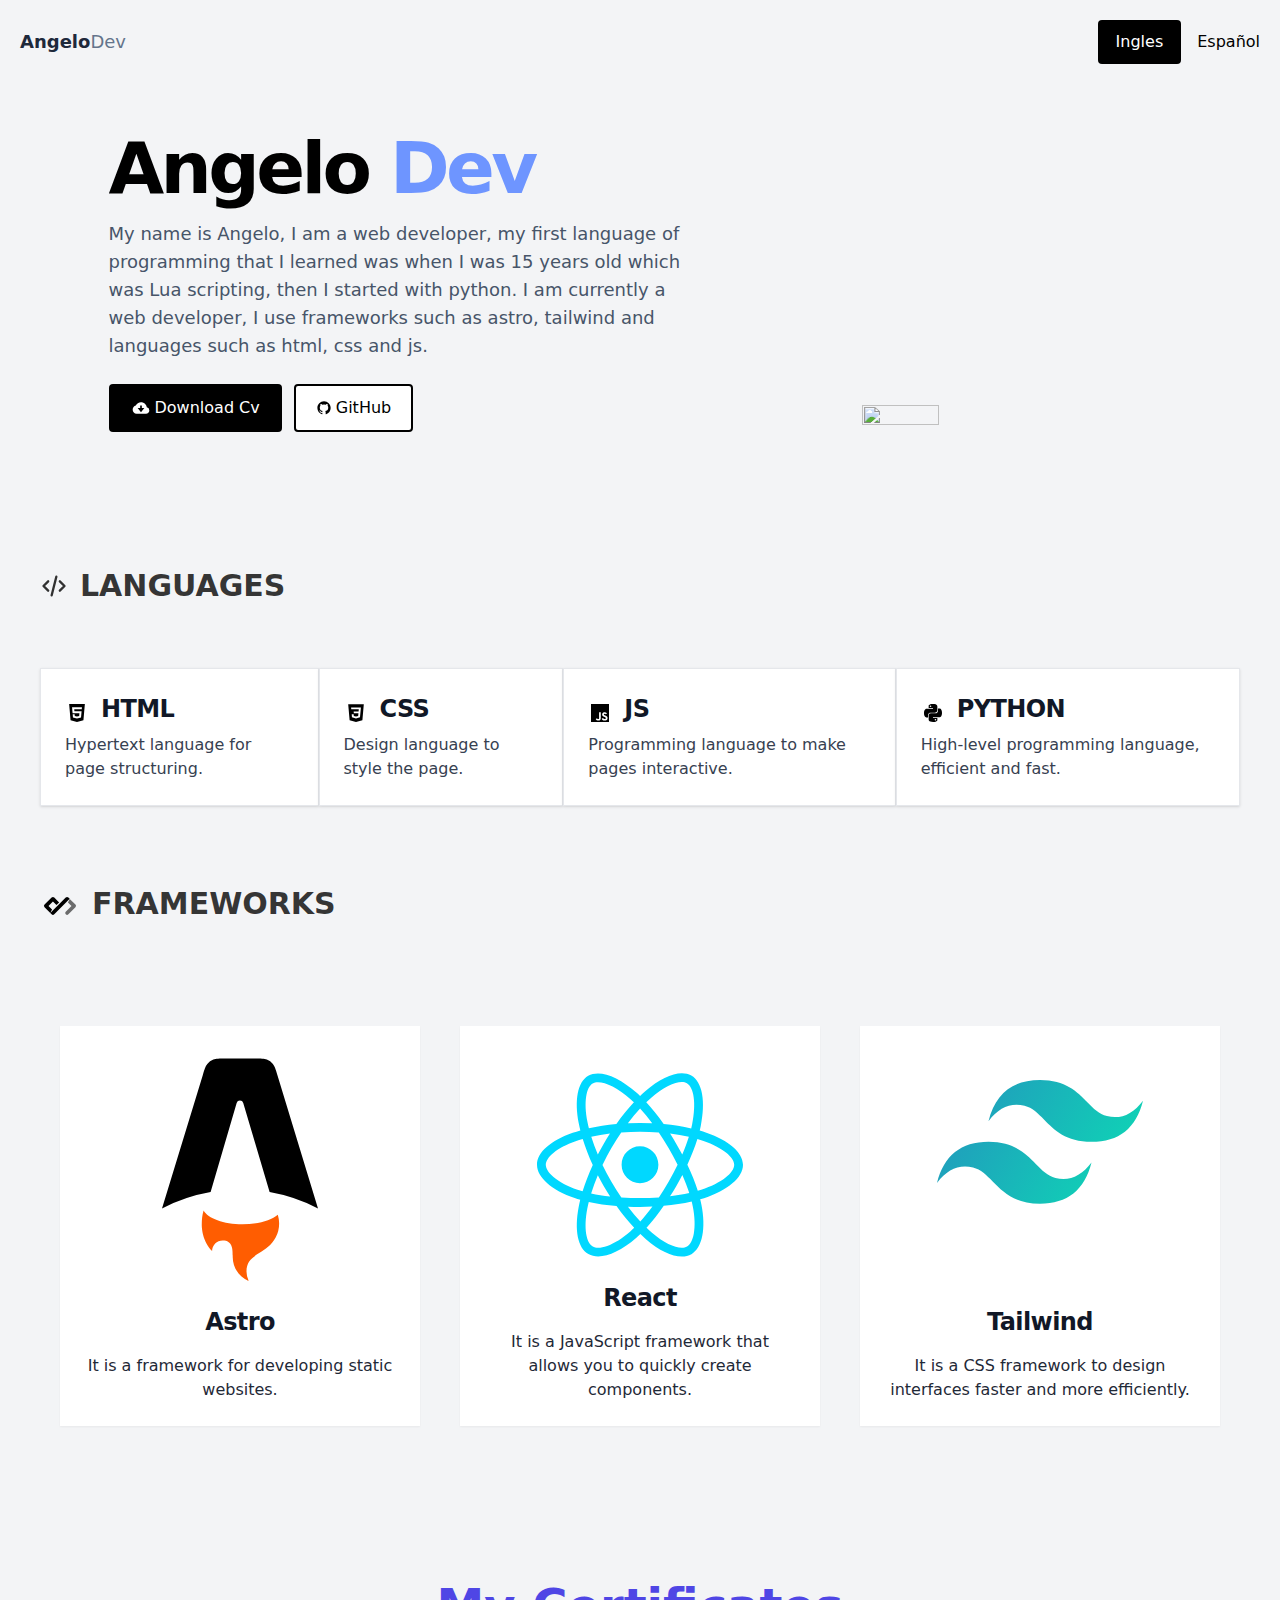
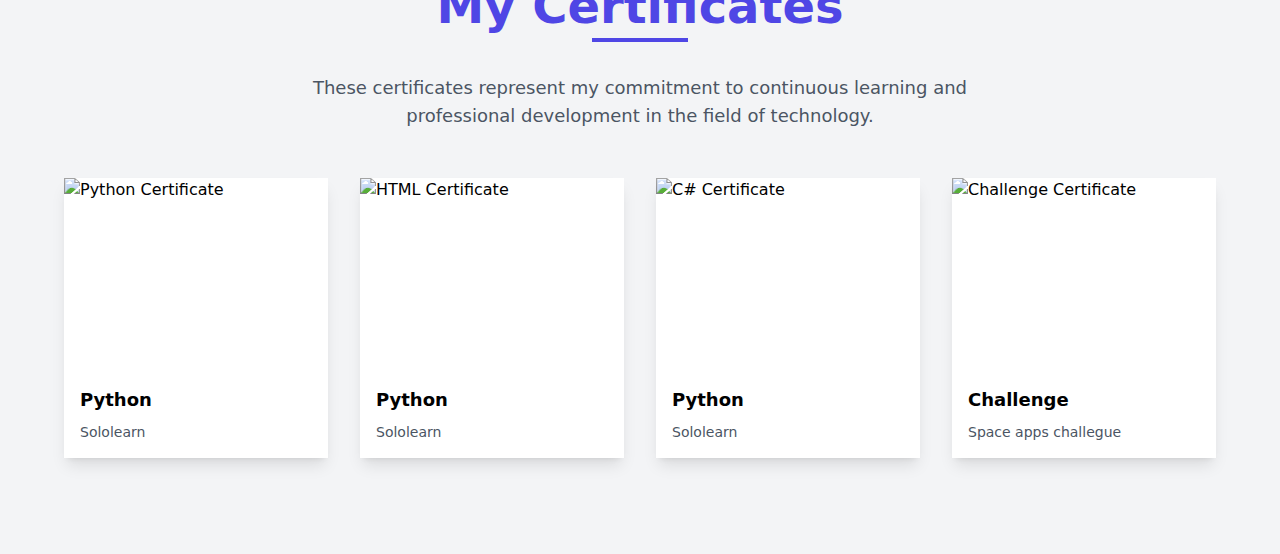
==== en/index.html @ f90bf3e6 "h2 fix" ====
<!DOCTYPE html><html lang="en"> <head><meta charset="UTF-8"><meta name="description" content="Portafolio Angelo dev"><meta name="viewport" content="width=device-width"><link rel="icon" type="image/svg+xml" href="/favicon.svg"><meta name="generator" content="Astro v4.16.13"><title>zzz_angelo</title><link rel="stylesheet" href="/_astro/en.Bol3x7a7.css">
<style>h1[data-astro-cid-lg5yzesf] strong[data-astro-cid-lg5yzesf]{color:#6e95ff}
</style><script type="module" src="/_astro/hoisted.DjeMcCl_.js"></script></head> <body>  <div class="max-w-screen-xl mx-auto px-5"> <header class="flex flex-col lg:flex-row justify-between items-center my-5"> <div class="flex w-full lg:w-auto items-center justify-between"> <a href="/" class="text-lg"> <span class="font-bold text-slate-800">Angelo</span><span class="text-slate-500">Dev</span> </a> <div class="block lg:hidden"> <button id="menu-toggle" aria-label="Toggle Menu"> <svg fill="currentColor" class="w-4 h-4 text-gray-800" width="24" height="24" viewBox="0 0 24 24" xmlns="https://www.w3.org/2000/svg"> <title>Toggle Menu</title> <path class="close-icon hidden" fill-rule="evenodd" clip-rule="evenodd" d="M18.278 16.864a1 1 0 01-1.414 1.414l-4.829-4.828-4.828 4.828a1 1 0 01-1.414-1.414l4.828-4.829-4.828-4.828a1 1 0 011.414-1.414l4.829 4.828 4.828-4.828a1 1 0 111.414 1.414l-4.828 4.829 4.828 4.828z"></path> <path class="open-icon" fill-rule="evenodd" d="M4 5h16a1 1 0 010 2H4a1 1 0 110-2zm0 6h16a1 1 0 010 2H4a1 1 0 010-2zm0 6h16a1 1 0 010 2H4a1 1 0 010-2z"></path> </svg> </button> </div> </div> <div> <div class="hidden lg:flex items-center gap-4"> <a class="rounded text-center transition focus-visible:ring-2 ring-offset-2 ring-gray-200 px-4 py-2 bg-black text-white hover:bg-gray-800 border-2 border-transparent" href="/en">Ingles</a> <a href="/" class="">Español </a> </div> </div> </header> <!-- Menú lateral para móvil --> <div id="sidebar" class="fixed inset-y-0 left-0 w-64 bg-white shadow-lg transform -translate-x-full transition-transform duration-300 ease-in-out lg:hidden"> <div class="flex flex-col items-center p-4 mt-4 space-y-2"> <a href="/en" class="max-w-52 block w-full text-center py-2 bg-black text-white hover:bg-gray-800 rounded">English
</a> <a href="/" class="max-w-52 block w-full text-center py-2 bg-gray-100 hover:bg-gray-200 rounded">Spanish
</a> </div> </div> </div>  <div class="max-w-screen-xl mx-auto px-5" data-astro-cid-lg5yzesf> <main class="flex flex-wrap justify-around lg:grid-cols-2 place-items-end pt-16 pb-8 md:pt-12 md:pb-24" data-astro-cid-lg5yzesf> <div data-astro-cid-lg5yzesf> <h1 class="text-5xl lg:text-6xl xl:text-7xl font-bold lg:tracking-tight xl:tracking-tighter" data-astro-cid-lg5yzesf>
Angelo <strong data-astro-cid-lg5yzesf>Dev</strong> </h1> <p class="text-lg mt-4 text-slate-600 max-w-xl" data-astro-cid-lg5yzesf>
My name is Angelo, I am a web developer, my first language of
                programming that I learned was when I was 15 years old which was
                Lua scripting, then I started with python. I am currently a web
                developer, I use frameworks such as astro, tailwind and
                languages ​​such as html, css and js.
</p> <div class="mt-6 flex flex-col sm:flex-row gap-3" data-astro-cid-lg5yzesf> <a href="#" target="_blank" rel="noopener" class="rounded text-center transition focus-visible:ring-2 ring-offset-2 ring-gray-200 px-5 py-2.5 bg-black text-white hover:bg-gray-800 border-2 border-transparent flex gap-1 items-center justify-center" data-astro-cid-lg5yzesf> <svg width="1em" height="1em" viewBox="0 0 24 24" class="text-white w-5 h-5" data-icon="bx:bxs-cloud-download" data-astro-cid-lg5yzesf> <symbol id="ai:bx:bxs-cloud-download" data-astro-cid-lg5yzesf><path d="M18.944 11.112C18.507 7.67 15.56 5 12 5C9.244 5 6.85 6.61 5.757 9.149C3.609 9.792 2 11.82 2 14c0 2.657 2.089 4.815 4.708 4.971V19H17.99v-.003L18 19c2.206 0 4-1.794 4-4a4.008 4.008 0 0 0-3.056-3.888zM8 12h3V9h2v3h3l-4 5l-4-5z" fill="currentColor" data-astro-cid-lg5yzesf></path></symbol><use xlink:href="#ai:bx:bxs-cloud-download" data-astro-cid-lg5yzesf></use> </svg>
Download Cv
</a> <a href="https://github.com/zzzangelo-Y" rel="noopener" target="_blank" class="rounded text-center transition focus-visible:ring-2 ring-offset-2 ring-gray-200 px-5 py-2.5 bg-white border-2 border-black hover:bg-gray-100 text-black flex gap-1 items-center justify-center" data-astro-cid-lg5yzesf> <svg width="1em" height="1em" viewBox="0 0 24 24" class="text-black w-4 h-4" data-icon="bx:bxl-github" data-astro-cid-lg5yzesf> <symbol id="ai:bx:bxl-github" data-astro-cid-lg5yzesf><path fill-rule="evenodd" clip-rule="evenodd" d="M12.026 2c-5.509 0-9.974 4.465-9.974 9.974c0 4.406 2.857 8.145 6.821 9.465c.499.09.679-.217.679-.481c0-.237-.008-.865-.011-1.696c-2.775.602-3.361-1.338-3.361-1.338c-.452-1.152-1.107-1.459-1.107-1.459c-.905-.619.069-.605.069-.605c1.002.07 1.527 1.028 1.527 1.028c.89 1.524 2.336 1.084 2.902.829c.091-.645.351-1.085.635-1.334c-2.214-.251-4.542-1.107-4.542-4.93c0-1.087.389-1.979 1.024-2.675c-.101-.253-.446-1.268.099-2.64c0 0 .837-.269 2.742 1.021a9.582 9.582 0 0 1 2.496-.336a9.554 9.554 0 0 1 2.496.336c1.906-1.291 2.742-1.021 2.742-1.021c.545 1.372.203 2.387.099 2.64c.64.696 1.024 1.587 1.024 2.675c0 3.833-2.33 4.675-4.552 4.922c.355.308.675.916.675 1.846c0 1.334-.012 2.41-.012 2.737c0 .267.178.577.687.479C19.146 20.115 22 16.379 22 11.974C22 6.465 17.535 2 12.026 2z" fill="currentColor" data-astro-cid-lg5yzesf></path></symbol><use xlink:href="#ai:bx:bxl-github" data-astro-cid-lg5yzesf></use> </svg>
GitHub
</a> </div> </div> <img class=" w-1/4 h-1/4 max-sm:w-auto max-md:w-auto" src="https://zzzangelo-y.github.io/imagenes/programador.png" alt=""> </main> </div> <div class="flex flex-col max-sm:text-center"> <h2 class="flex m-10 max-sm:m-8 items-center mb-6 text-3xl font-semibold gap-x-3 text-black/80 dark:text-white undefined"> <svg class="size-7" xmlns="http://www.w3.org/2000/svg" width="24" height="24" viewBox="0 0 24 24" stroke-width="2" stroke="currentColor" fill="none" stroke-linecap="round" stroke-linejoin="round"><path stroke="none" d="M0 0h24v24H0z" fill="none"></path><path d="M7 8l-4 4l4 4"></path><path d="M17 8l4 4l-4 4"></path><path d="M14 4l-4 16"></path></svg>
LANGUAGES
</h2><div class="flex m-10 max-sm:flex-col"> <div class="block max-w-md p-6 bg-white border border-gray-200 rounded-lg shadow hover:bg-gray-100 dark:bg-gray-800 dark:border-gray-700 dark:hover:bg-gray-700"> <div class="flex items-center gap-3 max-sm:justify-center"> <svg xmlns="http://www.w3.org/2000/svg" width="24" height="24" viewBox="0 0 24 24" style="fill: rgba(0, 0, 0, 1);transform: ;msFilter:;"><path d="M4.136 3.012h15.729l-1.431 16.15-6.451 1.826-6.414-1.826-1.433-16.15zm5.266 7.302-.173-2.035 7.533.002.173-1.963-9.87-.002.522 5.998h6.835l-.243 2.566-2.179.602-2.214-.605-.141-1.58H7.691l.247 3.123L12 17.506l4.028-1.08.558-6.111H9.402v-.001z"></path></svg> <h5 class="mb-2 text-2xl font-bold tracking-tight text-gray-900 dark:text-white">
HTML
</h5> </div> <p class="font-normal text-gray-700 dark:text-gray-400">
Hypertext language for page structuring.
</p> </div> <div class="block max-w-sm p-6 bg-white border border-gray-200 rounded-lg shadow hover:bg-gray-100 dark:bg-gray-800 dark:border-gray-700 dark:hover:bg-gray-700"> <div class="flex items-center gap-3 max-sm:justify-center"> <svg xmlns="http://www.w3.org/2000/svg" width="24" height="24" viewBox="0 0 24 24" style="fill: rgba(0, 0, 0, 1);transform: ;msFilter:;"><path d="M4.192 3.143h15.615l-1.42 16.034-6.404 1.812-6.369-1.813L4.192 3.143zM16.9 6.424l-9.8-.002.158 1.949 7.529.002-.189 2.02H9.66l.179 1.913h4.597l-.272 2.62-2.164.598-2.197-.603-.141-1.569h-1.94l.216 2.867L12 17.484l3.995-1.137.905-9.923z"></path></svg> <h5 class="mb-2 text-2xl font-bold tracking-tight text-gray-900 dark:text-white">
CSS
</h5> </div> <p class="font-normal text-gray-700 dark:text-gray-400">
Design language to style the page.
</p> </div> <div class="block max-w-sm p-6 bg-white border border-gray-200 rounded-lg shadow hover:bg-gray-100 dark:bg-gray-800 dark:border-gray-700 dark:hover:bg-gray-700"> <div class="flex items-center gap-3 max-sm:justify-center"> <svg xmlns="http://www.w3.org/2000/svg" width="24" height="24" viewBox="0 0 24 24" style="fill: rgba(0, 0, 0, 1);transform: ;msFilter:;"><path d="M3 3h18v18H3V3zm16.525 13.707c-.131-.821-.666-1.511-2.252-2.155-.552-.259-1.165-.438-1.349-.854-.068-.248-.078-.382-.034-.529.113-.484.687-.629 1.137-.495.293.09.563.315.732.676.775-.507.775-.507 1.316-.844-.203-.314-.304-.451-.439-.586-.473-.528-1.103-.798-2.126-.775l-.528.067c-.507.124-.991.395-1.283.754-.855.968-.608 2.655.427 3.354 1.023.765 2.521.933 2.712 1.653.18.878-.652 1.159-1.475 1.058-.607-.136-.945-.439-1.316-1.002l-1.372.788c.157.359.337.517.607.832 1.305 1.316 4.568 1.249 5.153-.754.021-.067.18-.528.056-1.237l.034.049zm-6.737-5.434h-1.686c0 1.453-.007 2.898-.007 4.354 0 .924.047 1.772-.104 2.033-.247.517-.886.451-1.175.359-.297-.146-.448-.349-.623-.641-.047-.078-.082-.146-.095-.146l-1.368.844c.229.473.563.879.994 1.137.641.383 1.502.507 2.404.305.588-.17 1.095-.519 1.358-1.059.384-.697.302-1.553.299-2.509.008-1.541 0-3.083 0-4.635l.003-.042z"></path></svg> <h5 class="mb-2 text-2xl font-bold tracking-tight text-gray-900 dark:text-white">
JS
</h5> </div> <p class="font-normal text-gray-700 dark:text-gray-400">
Programming language to make pages interactive.
</p> </div> <div class="block max-w-sm p-6 bg-white border border-gray-200 rounded-lg shadow hover:bg-gray-100 dark:bg-gray-800 dark:border-gray-700 dark:hover:bg-gray-700"> <div class="flex items-center gap-3 max-sm:justify-center"> <svg xmlns="http://www.w3.org/2000/svg" width="24" height="24" viewBox="0 0 24 24" style="fill: rgba(0, 0, 0, 1);transform: ;msFilter:;"><path d="M9.585 11.692h4.328s2.432.039 2.432-2.35V5.391S16.714 3 11.936 3C7.362 3 7.647 4.983 7.647 4.983l.006 2.055h4.363v.617H5.92s-2.927-.332-2.927 4.282 2.555 4.45 2.555 4.45h1.524v-2.141s-.083-2.554 2.513-2.554zm-.056-5.74a.784.784 0 1 1 0-1.57.784.784 0 1 1 0 1.57z"></path><path d="M18.452 7.532h-1.524v2.141s.083 2.554-2.513 2.554h-4.328s-2.432-.04-2.432 2.35v3.951s-.369 2.391 4.409 2.391c4.573 0 4.288-1.983 4.288-1.983l-.006-2.054h-4.363v-.617h6.097s2.927.332 2.927-4.282-2.555-4.451-2.555-4.451zm-3.981 10.436a.784.784 0 1 1 0 1.57.784.784 0 1 1 0-1.57z"></path></svg> <h5 class="mb-2 text-2xl font-bold tracking-tight text-gray-900 dark:text-white">
PYTHON
</h5> </div> <p class="font-normal text-gray-700 dark:text-gray-400">
High-level programming language, efficient and fast.
</p> </div> </div></div> <h2 class="flex m-10 max-sm:m-2 text-3xl font-semibold gap-x-3 text-black/80 dark:text-white undefined"> <svg xmlns="http://www.w3.org/2000/svg" width="40" height="40" viewBox="0 0 40 40"><g fill="#000" fill-rule="evenodd"><path d="m31.48 19.944-3.533-3.533 1.765-3.531 5.74 5.74a1.873 1.873 0 0 1 0 2.648l-7.065 7.064a1.873 1.873 0 0 1-2.648-2.648l5.74-5.74Z" opacity=".56"></path><path d="M25.74 11.548a1.873 1.873 0 0 1 2.649 0l1.324 1.325-15.452 15.452a1.873 1.873 0 0 1-2.649 0l-1.324-1.324L25.74 11.548Zm-6.622 4.857-2.65 2.649-3.532-3.533-4.415 4.416 3.532 3.532-1.765 3.532-5.74-5.74a1.873 1.873 0 0 1 0-2.648l7.064-7.064a1.873 1.873 0 0 1 2.65 0l4.856 4.856Z"></path></g></svg>
FRAMEWORKS
</h2> <div class="flex p-10 max-sm:flex-col max-sm:w-full items-center"> <article class="flex flex-col items-center justify-between p-6 m-5 bg-white rounded-lg shadow-sm h-[400px] w-full"> <div class="flex items-center justify-center h-68"> <!-- Fixed height container for SVG --> <a href="/01-inicio" class="group hover:scale-110 transition duration-300"> <svg viewBox="0 0 256 366" xmlns="http://www.w3.org/2000/svg" width="156" height="240" preserveAspectRatio="xMidYMid"><path fill="#000" d="M182.022 9.147c2.982 3.702 4.502 8.697 7.543 18.687L256 246.074a276.467 276.467 0 0 0-79.426-26.891L133.318 73.008a5.63 5.63 0 0 0-10.802.017L79.784 219.11A276.453 276.453 0 0 0 0 246.04L66.76 27.783c3.051-9.972 4.577-14.959 7.559-18.654a24.541 24.541 0 0 1 9.946-7.358C88.67 0 93.885 0 104.314 0h47.683c10.443 0 15.664 0 20.074 1.774a24.545 24.545 0 0 1 9.95 7.373Z"></path><path fill="#FF5D01" d="M189.972 256.46c-10.952 9.364-32.812 15.751-57.992 15.751-30.904 0-56.807-9.621-63.68-22.56-2.458 7.415-3.009 15.903-3.009 21.324 0 0-1.619 26.623 16.898 45.14 0-9.615 7.795-17.41 17.41-17.41 16.48 0 16.46 14.378 16.446 26.043l-.001 1.041c0 17.705 10.82 32.883 26.21 39.28a35.685 35.685 0 0 1-3.588-15.647c0-16.886 9.913-23.173 21.435-30.48 9.167-5.814 19.353-12.274 26.372-25.232a47.588 47.588 0 0 0 5.742-22.735c0-5.06-.786-9.938-2.243-14.516Z"></path></svg> </a> </div> <div class="w-full text-center space-y-4"> <!-- Text content with consistent spacing --> <h2 class="text-2xl font-bold tracking-tight text-gray-900"> <a href="/01-inicio" class="hover:text-sky-500 transition duration-300"> Astro </a> </h2> <p class="text-base font-light text-gray-800 line-clamp-3"> <!-- Limit lines of text --> It is a framework for developing static websites. </p> </div> </article> <article class="flex flex-col items-center justify-between p-6 m-5 bg-white rounded-lg shadow-sm h-[400px] w-full"> <div class="flex items-center justify-center h-68"> <!-- Fixed height container for SVG --> <a href="/01-inicio" class="group hover:scale-110 transition duration-300"> <svg viewBox="0 0 256 228" width="206" height="230" xmlns="http://www.w3.org/2000/svg" preserveAspectRatio="xMidYMid"><path d="M210.483 73.824a171.49 171.49 0 0 0-8.24-2.597c.465-1.9.893-3.777 1.273-5.621 6.238-30.281 2.16-54.676-11.769-62.708-13.355-7.7-35.196.329-57.254 19.526a171.23 171.23 0 0 0-6.375 5.848 155.866 155.866 0 0 0-4.241-3.917C100.759 3.829 77.587-4.822 63.673 3.233 50.33 10.957 46.379 33.89 51.995 62.588a170.974 170.974 0 0 0 1.892 8.48c-3.28.932-6.445 1.924-9.474 2.98C17.309 83.498 0 98.307 0 113.668c0 15.865 18.582 31.778 46.812 41.427a145.52 145.52 0 0 0 6.921 2.165 167.467 167.467 0 0 0-2.01 9.138c-5.354 28.2-1.173 50.591 12.134 58.266 13.744 7.926 36.812-.22 59.273-19.855a145.567 145.567 0 0 0 5.342-4.923 168.064 168.064 0 0 0 6.92 6.314c21.758 18.722 43.246 26.282 56.54 18.586 13.731-7.949 18.194-32.003 12.4-61.268a145.016 145.016 0 0 0-1.535-6.842c1.62-.48 3.21-.974 4.76-1.488 29.348-9.723 48.443-25.443 48.443-41.52 0-15.417-17.868-30.326-45.517-39.844Zm-6.365 70.984c-1.4.463-2.836.91-4.3 1.345-3.24-10.257-7.612-21.163-12.963-32.432 5.106-11 9.31-21.767 12.459-31.957 2.619.758 5.16 1.557 7.61 2.4 23.69 8.156 38.14 20.213 38.14 29.504 0 9.896-15.606 22.743-40.946 31.14Zm-10.514 20.834c2.562 12.94 2.927 24.64 1.23 33.787-1.524 8.219-4.59 13.698-8.382 15.893-8.067 4.67-25.32-1.4-43.927-17.412a156.726 156.726 0 0 1-6.437-5.87c7.214-7.889 14.423-17.06 21.459-27.246 12.376-1.098 24.068-2.894 34.671-5.345.522 2.107.986 4.173 1.386 6.193ZM87.276 214.515c-7.882 2.783-14.16 2.863-17.955.675-8.075-4.657-11.432-22.636-6.853-46.752a156.923 156.923 0 0 1 1.869-8.499c10.486 2.32 22.093 3.988 34.498 4.994 7.084 9.967 14.501 19.128 21.976 27.15a134.668 134.668 0 0 1-4.877 4.492c-9.933 8.682-19.886 14.842-28.658 17.94ZM50.35 144.747c-12.483-4.267-22.792-9.812-29.858-15.863-6.35-5.437-9.555-10.836-9.555-15.216 0-9.322 13.897-21.212 37.076-29.293 2.813-.98 5.757-1.905 8.812-2.773 3.204 10.42 7.406 21.315 12.477 32.332-5.137 11.18-9.399 22.249-12.634 32.792a134.718 134.718 0 0 1-6.318-1.979Zm12.378-84.26c-4.811-24.587-1.616-43.134 6.425-47.789 8.564-4.958 27.502 2.111 47.463 19.835a144.318 144.318 0 0 1 3.841 3.545c-7.438 7.987-14.787 17.08-21.808 26.988-12.04 1.116-23.565 2.908-34.161 5.309a160.342 160.342 0 0 1-1.76-7.887Zm110.427 27.268a347.8 347.8 0 0 0-7.785-12.803c8.168 1.033 15.994 2.404 23.343 4.08-2.206 7.072-4.956 14.465-8.193 22.045a381.151 381.151 0 0 0-7.365-13.322Zm-45.032-43.861c5.044 5.465 10.096 11.566 15.065 18.186a322.04 322.04 0 0 0-30.257-.006c4.974-6.559 10.069-12.652 15.192-18.18ZM82.802 87.83a323.167 323.167 0 0 0-7.227 13.238c-3.184-7.553-5.909-14.98-8.134-22.152 7.304-1.634 15.093-2.97 23.209-3.984a321.524 321.524 0 0 0-7.848 12.897Zm8.081 65.352c-8.385-.936-16.291-2.203-23.593-3.793 2.26-7.3 5.045-14.885 8.298-22.6a321.187 321.187 0 0 0 7.257 13.246c2.594 4.48 5.28 8.868 8.038 13.147Zm37.542 31.03c-5.184-5.592-10.354-11.779-15.403-18.433 4.902.192 9.899.29 14.978.29 5.218 0 10.376-.117 15.453-.343-4.985 6.774-10.018 12.97-15.028 18.486Zm52.198-57.817c3.422 7.8 6.306 15.345 8.596 22.52-7.422 1.694-15.436 3.058-23.88 4.071a382.417 382.417 0 0 0 7.859-13.026 347.403 347.403 0 0 0 7.425-13.565Zm-16.898 8.101a358.557 358.557 0 0 1-12.281 19.815 329.4 329.4 0 0 1-23.444.823c-7.967 0-15.716-.248-23.178-.732a310.202 310.202 0 0 1-12.513-19.846h.001a307.41 307.41 0 0 1-10.923-20.627 310.278 310.278 0 0 1 10.89-20.637l-.001.001a307.318 307.318 0 0 1 12.413-19.761c7.613-.576 15.42-.876 23.31-.876H128c7.926 0 15.743.303 23.354.883a329.357 329.357 0 0 1 12.335 19.695 358.489 358.489 0 0 1 11.036 20.54 329.472 329.472 0 0 1-11 20.722Zm22.56-122.124c8.572 4.944 11.906 24.881 6.52 51.026-.344 1.668-.73 3.367-1.15 5.09-10.622-2.452-22.155-4.275-34.23-5.408-7.034-10.017-14.323-19.124-21.64-27.008a160.789 160.789 0 0 1 5.888-5.4c18.9-16.447 36.564-22.941 44.612-18.3ZM128 90.808c12.625 0 22.86 10.235 22.86 22.86s-10.235 22.86-22.86 22.86-22.86-10.235-22.86-22.86 10.235-22.86 22.86-22.86Z" fill="#00D8FF"></path></svg> </a> </div> <div class="w-full text-center space-y-4"> <!-- Text content with consistent spacing --> <h2 class="text-2xl font-bold tracking-tight text-gray-900"> <a href="/01-inicio" class="hover:text-sky-500 transition duration-300"> React </a> </h2> <p class="text-base font-light text-gray-800 line-clamp-3"> <!-- Limit lines of text --> It is a JavaScript framework that allows you to quickly create components. </p> </div> </article> <article class="flex flex-col items-center justify-between p-6 m-5 bg-white rounded-lg shadow-sm h-[400px] w-full"> <div class="flex items-center justify-center h-68"> <!-- Fixed height container for SVG --> <a href="/01-inicio" class="group hover:scale-110 transition duration-300"> <svg viewBox="0 0 256 154" width="206" height="184" xmlns="http://www.w3.org/2000/svg" preserveAspectRatio="xMidYMid"> <defs><linearGradient x1="-2.778%" y1="32%" x2="100%" y2="67.556%" id="gradient"> <stop stop-color="#2298BD" offset="0%"></stop> <stop stop-color="#0ED7B5" offset="100%"></stop> </linearGradient></defs> <path d="M128 0C93.867 0 72.533 17.067 64 51.2 76.8 34.133 91.733 27.733 108.8 32c9.737 2.434 16.697 9.499 24.401 17.318C145.751 62.057 160.275 76.8 192 76.8c34.133 0 55.467-17.067 64-51.2-12.8 17.067-27.733 23.467-44.8 19.2-9.737-2.434-16.697-9.499-24.401-17.318C174.249 14.743 159.725 0 128 0ZM64 76.8C29.867 76.8 8.533 93.867 0 128c12.8-17.067 27.733-23.467 44.8-19.2 9.737 2.434 16.697 9.499 24.401 17.318C81.751 138.857 96.275 153.6 128 153.6c34.133 0 55.467-17.067 64-51.2-12.8 17.067-27.733 23.467-44.8 19.2-9.737-2.434-16.697-9.499-24.401-17.318C110.249 91.543 95.725 76.8 64 76.8Z" fill="url(#gradient)"></path></svg> </a> </div> <div class="w-full text-center space-y-4"> <!-- Text content with consistent spacing --> <h2 class="text-2xl font-bold tracking-tight text-gray-900"> <a href="/01-inicio" class="hover:text-sky-500 transition duration-300"> Tailwind </a> </h2> <p class="text-base font-light text-gray-800 line-clamp-3"> <!-- Limit lines of text --> It is a CSS framework to design interfaces faster and more efficiently. </p> </div> </article> </div> <html lang="en"> <head><meta charset="UTF-8"><meta name="viewport" content="width=device-width, initial-scale=1.0"><title>My Certificates</title></head> <body class="bg-gray-100"> <section class="py-16 md:py-24" id="portfolio"> <div class="container mx-auto px-4"> <h2 class="text-center font-bold text-4xl text-indigo-600 sm:text-5xl mb-2">
My Certificates
</h2> <div class="w-24 h-1 bg-indigo-600 mx-auto mb-8"></div> <p class="text-center text-lg text-gray-600 max-w-2xl mx-auto mb-12">
These certificates represent my commitment to continuous learning and professional development in the field of technology.
</p> <div class="grid grid-cols-1 sm:grid-cols-2 lg:grid-cols-4 gap-8 max-w-6xl mx-auto"> <div class="bg-white rounded-lg shadow-lg overflow-hidden transform transition duration-300 hover:scale-105 hover:shadow-xl"> <img src="https://api2.sololearn.com/v2/certificates/CC-PS8RVV33/image/png" class="w-full h-48 object-cover" alt="Python Certificate"> <div class="p-4"> <h3 class="font-semibold text-lg mb-2">Python</h3> <p class="text-gray-600 text-sm">Sololearn</p> </div> </div> <div class="bg-white rounded-lg shadow-lg overflow-hidden transform transition duration-300 hover:scale-105 hover:shadow-xl"> <img src="https://api2.sololearn.com/v2/certificates/CC-HWNMALXX/image/png" class="w-full h-48 object-cover" alt="HTML Certificate"> <div class="p-4"> <h3 class="font-semibold text-lg mb-2">Python</h3> <p class="text-gray-600 text-sm">Sololearn</p> </div> </div> <div class="bg-white rounded-lg shadow-lg overflow-hidden transform transition duration-300 hover:scale-105 hover:shadow-xl"> <img src="https://api2.sololearn.com/v2/certificates/CC-CSPEIE5J/image/png" class="w-full h-48 object-cover" alt="C# Certificate"> <div class="p-4"> <h3 class="font-semibold text-lg mb-2">Python</h3> <p class="text-gray-600 text-sm">Sololearn</p> </div> </div> <div class="bg-white rounded-lg shadow-lg overflow-hidden transform transition duration-300 hover:scale-105 hover:shadow-xl"> <img src="https://zzzangelo-y.github.io/imagenes/desafio.jpg" class="w-full h-48 object-cover" alt="Challenge Certificate"> <div class="p-4"> <h3 class="font-semibold text-lg mb-2">Challenge</h3> <p class="text-gray-600 text-sm">Space apps challegue</p> </div> </div> </div> </div> </section> </body></html>  </body></html>
---- _astro/en.Bol3x7a7.css ----
*,:before,:after{--tw-border-spacing-x: 0;--tw-border-spacing-y: 0;--tw-translate-x: 0;--tw-translate-y: 0;--tw-rotate: 0;--tw-skew-x: 0;--tw-skew-y: 0;--tw-scale-x: 1;--tw-scale-y: 1;--tw-pan-x: ;--tw-pan-y: ;--tw-pinch-zoom: ;--tw-scroll-snap-strictness: proximity;--tw-gradient-from-position: ;--tw-gradient-via-position: ;--tw-gradient-to-position: ;--tw-ordinal: ;--tw-slashed-zero: ;--tw-numeric-figure: ;--tw-numeric-spacing: ;--tw-numeric-fraction: ;--tw-ring-inset: ;--tw-ring-offset-width: 0px;--tw-ring-offset-color: #fff;--tw-ring-color: rgb(59 130 246 / .5);--tw-ring-offset-shadow: 0 0 #0000;--tw-ring-shadow: 0 0 #0000;--tw-shadow: 0 0 #0000;--tw-shadow-colored: 0 0 #0000;--tw-blur: ;--tw-brightness: ;--tw-contrast: ;--tw-grayscale: ;--tw-hue-rotate: ;--tw-invert: ;--tw-saturate: ;--tw-sepia: ;--tw-drop-shadow: ;--tw-backdrop-blur: ;--tw-backdrop-brightness: ;--tw-backdrop-contrast: ;--tw-backdrop-grayscale: ;--tw-backdrop-hue-rotate: ;--tw-backdrop-invert: ;--tw-backdrop-opacity: ;--tw-backdrop-saturate: ;--tw-backdrop-sepia: ;--tw-contain-size: ;--tw-contain-layout: ;--tw-contain-paint: ;--tw-contain-style: }::backdrop{--tw-border-spacing-x: 0;--tw-border-spacing-y: 0;--tw-translate-x: 0;--tw-translate-y: 0;--tw-rotate: 0;--tw-skew-x: 0;--tw-skew-y: 0;--tw-scale-x: 1;--tw-scale-y: 1;--tw-pan-x: ;--tw-pan-y: ;--tw-pinch-zoom: ;--tw-scroll-snap-strictness: proximity;--tw-gradient-from-position: ;--tw-gradient-via-position: ;--tw-gradient-to-position: ;--tw-ordinal: ;--tw-slashed-zero: ;--tw-numeric-figure: ;--tw-numeric-spacing: ;--tw-numeric-fraction: ;--tw-ring-inset: ;--tw-ring-offset-width: 0px;--tw-ring-offset-color: #fff;--tw-ring-color: rgb(59 130 246 / .5);--tw-ring-offset-shadow: 0 0 #0000;--tw-ring-shadow: 0 0 #0000;--tw-shadow: 0 0 #0000;--tw-shadow-colored: 0 0 #0000;--tw-blur: ;--tw-brightness: ;--tw-contrast: ;--tw-grayscale: ;--tw-hue-rotate: ;--tw-invert: ;--tw-saturate: ;--tw-sepia: ;--tw-drop-shadow: ;--tw-backdrop-blur: ;--tw-backdrop-brightness: ;--tw-backdrop-contrast: ;--tw-backdrop-grayscale: ;--tw-backdrop-hue-rotate: ;--tw-backdrop-invert: ;--tw-backdrop-opacity: ;--tw-backdrop-saturate: ;--tw-backdrop-sepia: ;--tw-contain-size: ;--tw-contain-layout: ;--tw-contain-paint: ;--tw-contain-style: }*,:before,:after{box-sizing:border-box;border-width:0;border-style:solid;border-color:#e5e7eb}:before,:after{--tw-content: ""}html,:host{line-height:1.5;-webkit-text-size-adjust:100%;-moz-tab-size:4;-o-tab-size:4;tab-size:4;font-family:ui-sans-serif,system-ui,sans-serif,"Apple Color Emoji","Segoe UI Emoji",Segoe UI Symbol,"Noto Color Emoji";font-feature-settings:normal;font-variation-settings:normal;-webkit-tap-highlight-color:transparent}body{margin:0;line-height:inherit}hr{height:0;color:inherit;border-top-width:1px}abbr:where([title]){-webkit-text-decoration:underline dotted;text-decoration:underline dotted}h1,h2,h3,h4,h5,h6{font-size:inherit;font-weight:inherit}a{color:inherit;text-decoration:inherit}b,strong{font-weight:bolder}code,kbd,samp,pre{font-family:ui-monospace,SFMono-Regular,Menlo,Monaco,Consolas,Liberation Mono,Courier New,monospace;font-feature-settings:normal;font-variation-settings:normal;font-size:1em}small{font-size:80%}sub,sup{font-size:75%;line-height:0;position:relative;vertical-align:baseline}sub{bottom:-.25em}sup{top:-.5em}table{text-indent:0;border-color:inherit;border-collapse:collapse}button,input,optgroup,select,textarea{font-family:inherit;font-feature-settings:inherit;font-variation-settings:inherit;font-size:100%;font-weight:inherit;line-height:inherit;letter-spacing:inherit;color:inherit;margin:0;padding:0}button,select{text-transform:none}button,input:where([type=button]),input:where([type=reset]),input:where([type=submit]){-webkit-appearance:button;background-color:transparent;background-image:none}:-moz-focusring{outline:auto}:-moz-ui-invalid{box-shadow:none}progress{vertical-align:baseline}::-webkit-inner-spin-button,::-webkit-outer-spin-button{height:auto}[type=search]{-webkit-appearance:textfield;outline-offset:-2px}::-webkit-search-decoration{-webkit-appearance:none}::-webkit-file-upload-button{-webkit-appearance:button;font:inherit}summary{display:list-item}blockquote,dl,dd,h1,h2,h3,h4,h5,h6,hr,figure,p,pre{margin:0}fieldset{margin:0;padding:0}legend{padding:0}ol,ul,menu{list-style:none;margin:0;padding:0}dialog{padding:0}textarea{resize:vertical}input::-moz-placeholder,textarea::-moz-placeholder{opacity:1;color:#9ca3af}input::placeholder,textarea::placeholder{opacity:1;color:#9ca3af}button,[role=button]{cursor:pointer}:disabled{cursor:default}img,svg,video,canvas,audio,iframe,embed,object{display:block;vertical-align:middle}img,video{max-width:100%;height:auto}[hidden]{display:none}.container{width:100%}@media (min-width: 640px){.container{max-width:640px}}@media (min-width: 768px){.container{max-width:768px}}@media (min-width: 1024px){.container{max-width:1024px}}@media (min-width: 1280px){.container{max-width:1280px}}@media (min-width: 1536px){.container{max-width:1536px}}.static{position:static}.fixed{position:fixed}.inset-y-0{top:0;bottom:0}.left-0{left:0}.m-10{margin:2.5rem}.m-5{margin:1.25rem}.mx-auto{margin-left:auto;margin-right:auto}.my-5{margin-top:1.25rem;margin-bottom:1.25rem}.mb-12{margin-bottom:3rem}.mb-2{margin-bottom:.5rem}.mb-6{margin-bottom:1.5rem}.mb-8{margin-bottom:2rem}.mt-4{margin-top:1rem}.mt-6{margin-top:1.5rem}.line-clamp-3{overflow:hidden;display:-webkit-box;-webkit-box-orient:vertical;-webkit-line-clamp:3}.block{display:block}.flex{display:flex}.grid{display:grid}.hidden{display:none}.size-7{width:1.75rem;height:1.75rem}.h-1{height:.25rem}.h-1\/4{height:25%}.h-4{height:1rem}.h-48{height:12rem}.h-5{height:1.25rem}.h-\[400px\]{height:400px}.w-1\/4{width:25%}.w-24{width:6rem}.w-4{width:1rem}.w-5{width:1.25rem}.w-64{width:16rem}.w-full{width:100%}.max-w-2xl{max-width:42rem}.max-w-52{max-width:13rem}.max-w-6xl{max-width:72rem}.max-w-md{max-width:28rem}.max-w-screen-xl{max-width:1280px}.max-w-sm{max-width:24rem}.max-w-xl{max-width:36rem}.-translate-x-full{--tw-translate-x: -100%;transform:translate(var(--tw-translate-x),var(--tw-translate-y)) rotate(var(--tw-rotate)) skew(var(--tw-skew-x)) skewY(var(--tw-skew-y)) scaleX(var(--tw-scale-x)) scaleY(var(--tw-scale-y))}.transform{transform:translate(var(--tw-translate-x),var(--tw-translate-y)) rotate(var(--tw-rotate)) skew(var(--tw-skew-x)) skewY(var(--tw-skew-y)) scaleX(var(--tw-scale-x)) scaleY(var(--tw-scale-y))}.grid-cols-1{grid-template-columns:repeat(1,minmax(0,1fr))}.flex-col{flex-direction:column}.flex-wrap{flex-wrap:wrap}.place-items-end{place-items:end}.items-center{align-items:center}.justify-center{justify-content:center}.justify-between{justify-content:space-between}.justify-around{justify-content:space-around}.gap-1{gap:.25rem}.gap-3{gap:.75rem}.gap-4{gap:1rem}.gap-8{gap:2rem}.gap-x-3{-moz-column-gap:.75rem;column-gap:.75rem}.space-y-2>:not([hidden])~:not([hidden]){--tw-space-y-reverse: 0;margin-top:calc(.5rem * calc(1 - var(--tw-space-y-reverse)));margin-bottom:calc(.5rem * var(--tw-space-y-reverse))}.space-y-4>:not([hidden])~:not([hidden]){--tw-space-y-reverse: 0;margin-top:calc(1rem * calc(1 - var(--tw-space-y-reverse)));margin-bottom:calc(1rem * var(--tw-space-y-reverse))}.overflow-hidden{overflow:hidden}.rounded{border-radius:.25rem}.rounded-lg{border-radius:var(--radius)}.border{border-width:1px}.border-2{border-width:2px}.border-black{--tw-border-opacity: 1;border-color:rgb(0 0 0 / var(--tw-border-opacity))}.border-gray-200{--tw-border-opacity: 1;border-color:rgb(229 231 235 / var(--tw-border-opacity))}.border-transparent{border-color:transparent}.bg-black{--tw-bg-opacity: 1;background-color:rgb(0 0 0 / var(--tw-bg-opacity))}.bg-gray-100{--tw-bg-opacity: 1;background-color:rgb(243 244 246 / var(--tw-bg-opacity))}.bg-indigo-600{--tw-bg-opacity: 1;background-color:rgb(79 70 229 / var(--tw-bg-opacity))}.bg-white{--tw-bg-opacity: 1;background-color:rgb(255 255 255 / var(--tw-bg-opacity))}.object-cover{-o-object-fit:cover;object-fit:cover}.p-10{padding:2.5rem}.p-4{padding:1rem}.p-6{padding:1.5rem}.px-4{padding-left:1rem;padding-right:1rem}.px-5{padding-left:1.25rem;padding-right:1.25rem}.py-16{padding-top:4rem;padding-bottom:4rem}.py-2{padding-top:.5rem;padding-bottom:.5rem}.py-2\.5{padding-top:.625rem;padding-bottom:.625rem}.pb-8{padding-bottom:2rem}.pt-16{padding-top:4rem}.text-center{text-align:center}.text-2xl{font-size:1.5rem;line-height:2rem}.text-3xl{font-size:1.875rem;line-height:2.25rem}.text-4xl{font-size:2.25rem;line-height:2.5rem}.text-5xl{font-size:3rem;line-height:1}.text-base{font-size:1rem;line-height:1.5rem}.text-lg{font-size:1.125rem;line-height:1.75rem}.text-sm{font-size:.875rem;line-height:1.25rem}.font-bold{font-weight:700}.font-light{font-weight:300}.font-normal{font-weight:400}.font-semibold{font-weight:600}.tracking-tight{letter-spacing:-.025em}.text-black{--tw-text-opacity: 1;color:rgb(0 0 0 / var(--tw-text-opacity))}.text-black\/80{color:#000c}.text-gray-600{--tw-text-opacity: 1;color:rgb(75 85 99 / var(--tw-text-opacity))}.text-gray-700{--tw-text-opacity: 1;color:rgb(55 65 81 / var(--tw-text-opacity))}.text-gray-800{--tw-text-opacity: 1;color:rgb(31 41 55 / var(--tw-text-opacity))}.text-gray-900{--tw-text-opacity: 1;color:rgb(17 24 39 / var(--tw-text-opacity))}.text-indigo-600{--tw-text-opacity: 1;color:rgb(79 70 229 / var(--tw-text-opacity))}.text-slate-500{--tw-text-opacity: 1;color:rgb(100 116 139 / var(--tw-text-opacity))}.text-slate-600{--tw-text-opacity: 1;color:rgb(71 85 105 / var(--tw-text-opacity))}.text-slate-800{--tw-text-opacity: 1;color:rgb(30 41 59 / var(--tw-text-opacity))}.text-white{--tw-text-opacity: 1;color:rgb(255 255 255 / var(--tw-text-opacity))}.shadow{--tw-shadow: 0 1px 3px 0 rgb(0 0 0 / .1), 0 1px 2px -1px rgb(0 0 0 / .1);--tw-shadow-colored: 0 1px 3px 0 var(--tw-shadow-color), 0 1px 2px -1px var(--tw-shadow-color);box-shadow:var(--tw-ring-offset-shadow, 0 0 #0000),var(--tw-ring-shadow, 0 0 #0000),var(--tw-shadow)}.shadow-lg{--tw-shadow: 0 10px 15px -3px rgb(0 0 0 / .1), 0 4px 6px -4px rgb(0 0 0 / .1);--tw-shadow-colored: 0 10px 15px -3px var(--tw-shadow-color), 0 4px 6px -4px var(--tw-shadow-color);box-shadow:var(--tw-ring-offset-shadow, 0 0 #0000),var(--tw-ring-shadow, 0 0 #0000),var(--tw-shadow)}.shadow-sm{--tw-shadow: 0 1px 2px 0 rgb(0 0 0 / .05);--tw-shadow-colored: 0 1px 2px 0 var(--tw-shadow-color);box-shadow:var(--tw-ring-offset-shadow, 0 0 #0000),var(--tw-ring-shadow, 0 0 #0000),var(--tw-shadow)}.ring-gray-200{--tw-ring-opacity: 1;--tw-ring-color: rgb(229 231 235 / var(--tw-ring-opacity))}.ring-offset-2{--tw-ring-offset-width: 2px}.transition{transition-property:color,background-color,border-color,text-decoration-color,fill,stroke,opacity,box-shadow,transform,filter,-webkit-backdrop-filter;transition-property:color,background-color,border-color,text-decoration-color,fill,stroke,opacity,box-shadow,transform,filter,backdrop-filter;transition-property:color,background-color,border-color,text-decoration-color,fill,stroke,opacity,box-shadow,transform,filter,backdrop-filter,-webkit-backdrop-filter;transition-timing-function:cubic-bezier(.4,0,.2,1);transition-duration:.15s}.transition-transform{transition-property:transform;transition-timing-function:cubic-bezier(.4,0,.2,1);transition-duration:.15s}.duration-300{transition-duration:.3s}.ease-in-out{transition-timing-function:cubic-bezier(.4,0,.2,1)}@keyframes enter{0%{opacity:var(--tw-enter-opacity, 1);transform:translate3d(var(--tw-enter-translate-x, 0),var(--tw-enter-translate-y, 0),0) scale3d(var(--tw-enter-scale, 1),var(--tw-enter-scale, 1),var(--tw-enter-scale, 1)) rotate(var(--tw-enter-rotate, 0))}}@keyframes exit{to{opacity:var(--tw-exit-opacity, 1);transform:translate3d(var(--tw-exit-translate-x, 0),var(--tw-exit-translate-y, 0),0) scale3d(var(--tw-exit-scale, 1),var(--tw-exit-scale, 1),var(--tw-exit-scale, 1)) rotate(var(--tw-exit-rotate, 0))}}.duration-300{animation-duration:.3s}.ease-in-out{animation-timing-function:cubic-bezier(.4,0,.2,1)}.hover\:scale-105:hover{--tw-scale-x: 1.05;--tw-scale-y: 1.05;transform:translate(var(--tw-translate-x),var(--tw-translate-y)) rotate(var(--tw-rotate)) skew(var(--tw-skew-x)) skewY(var(--tw-skew-y)) scaleX(var(--tw-scale-x)) scaleY(var(--tw-scale-y))}.hover\:scale-110:hover{--tw-scale-x: 1.1;--tw-scale-y: 1.1;transform:translate(var(--tw-translate-x),var(--tw-translate-y)) rotate(var(--tw-rotate)) skew(var(--tw-skew-x)) skewY(var(--tw-skew-y)) scaleX(var(--tw-scale-x)) scaleY(var(--tw-scale-y))}.hover\:bg-gray-100:hover{--tw-bg-opacity: 1;background-color:rgb(243 244 246 / var(--tw-bg-opacity))}.hover\:bg-gray-200:hover{--tw-bg-opacity: 1;background-color:rgb(229 231 235 / var(--tw-bg-opacity))}.hover\:bg-gray-800:hover{--tw-bg-opacity: 1;background-color:rgb(31 41 55 / var(--tw-bg-opacity))}.hover\:text-sky-500:hover{--tw-text-opacity: 1;color:rgb(14 165 233 / var(--tw-text-opacity))}.hover\:shadow-xl:hover{--tw-shadow: 0 20px 25px -5px rgb(0 0 0 / .1), 0 8px 10px -6px rgb(0 0 0 / .1);--tw-shadow-colored: 0 20px 25px -5px var(--tw-shadow-color), 0 8px 10px -6px var(--tw-shadow-color);box-shadow:var(--tw-ring-offset-shadow, 0 0 #0000),var(--tw-ring-shadow, 0 0 #0000),var(--tw-shadow)}.focus-visible\:ring-2:focus-visible{--tw-ring-offset-shadow: var(--tw-ring-inset) 0 0 0 var(--tw-ring-offset-width) var(--tw-ring-offset-color);--tw-ring-shadow: var(--tw-ring-inset) 0 0 0 calc(2px + var(--tw-ring-offset-width)) var(--tw-ring-color);box-shadow:var(--tw-ring-offset-shadow),var(--tw-ring-shadow),var(--tw-shadow, 0 0 #0000)}.dark\:border-gray-700:is(.dark *){--tw-border-opacity: 1;border-color:rgb(55 65 81 / var(--tw-border-opacity))}.dark\:bg-gray-800:is(.dark *){--tw-bg-opacity: 1;background-color:rgb(31 41 55 / var(--tw-bg-opacity))}.dark\:text-gray-400:is(.dark *){--tw-text-opacity: 1;color:rgb(156 163 175 / var(--tw-text-opacity))}.dark\:text-white:is(.dark *){--tw-text-opacity: 1;color:rgb(255 255 255 / var(--tw-text-opacity))}.dark\:hover\:bg-gray-700:hover:is(.dark *){--tw-bg-opacity: 1;background-color:rgb(55 65 81 / var(--tw-bg-opacity))}@media not all and (min-width: 768px){.max-md\:w-auto{width:auto}}@media not all and (min-width: 640px){.max-sm\:m-2{margin:.5rem}.max-sm\:m-8{margin:2rem}.max-sm\:w-auto{width:auto}.max-sm\:w-full{width:100%}.max-sm\:flex-col{flex-direction:column}.max-sm\:justify-center{justify-content:center}.max-sm\:gap-0{gap:0px}.max-sm\:text-center{text-align:center}}@media (min-width: 640px){.sm\:grid-cols-2{grid-template-columns:repeat(2,minmax(0,1fr))}.sm\:flex-row{flex-direction:row}.sm\:text-5xl{font-size:3rem;line-height:1}}@media (min-width: 768px){.md\:py-24{padding-top:6rem;padding-bottom:6rem}.md\:pb-24{padding-bottom:6rem}.md\:pt-12{padding-top:3rem}}@media (min-width: 1024px){.lg\:flex{display:flex}.lg\:hidden{display:none}.lg\:w-auto{width:auto}.lg\:grid-cols-2{grid-template-columns:repeat(2,minmax(0,1fr))}.lg\:grid-cols-4{grid-template-columns:repeat(4,minmax(0,1fr))}.lg\:flex-row{flex-direction:row}.lg\:text-6xl{font-size:3.75rem;line-height:1}.lg\:tracking-tight{letter-spacing:-.025em}}@media (min-width: 1280px){.xl\:text-7xl{font-size:4.5rem;line-height:1}.xl\:tracking-tighter{letter-spacing:-.05em}}
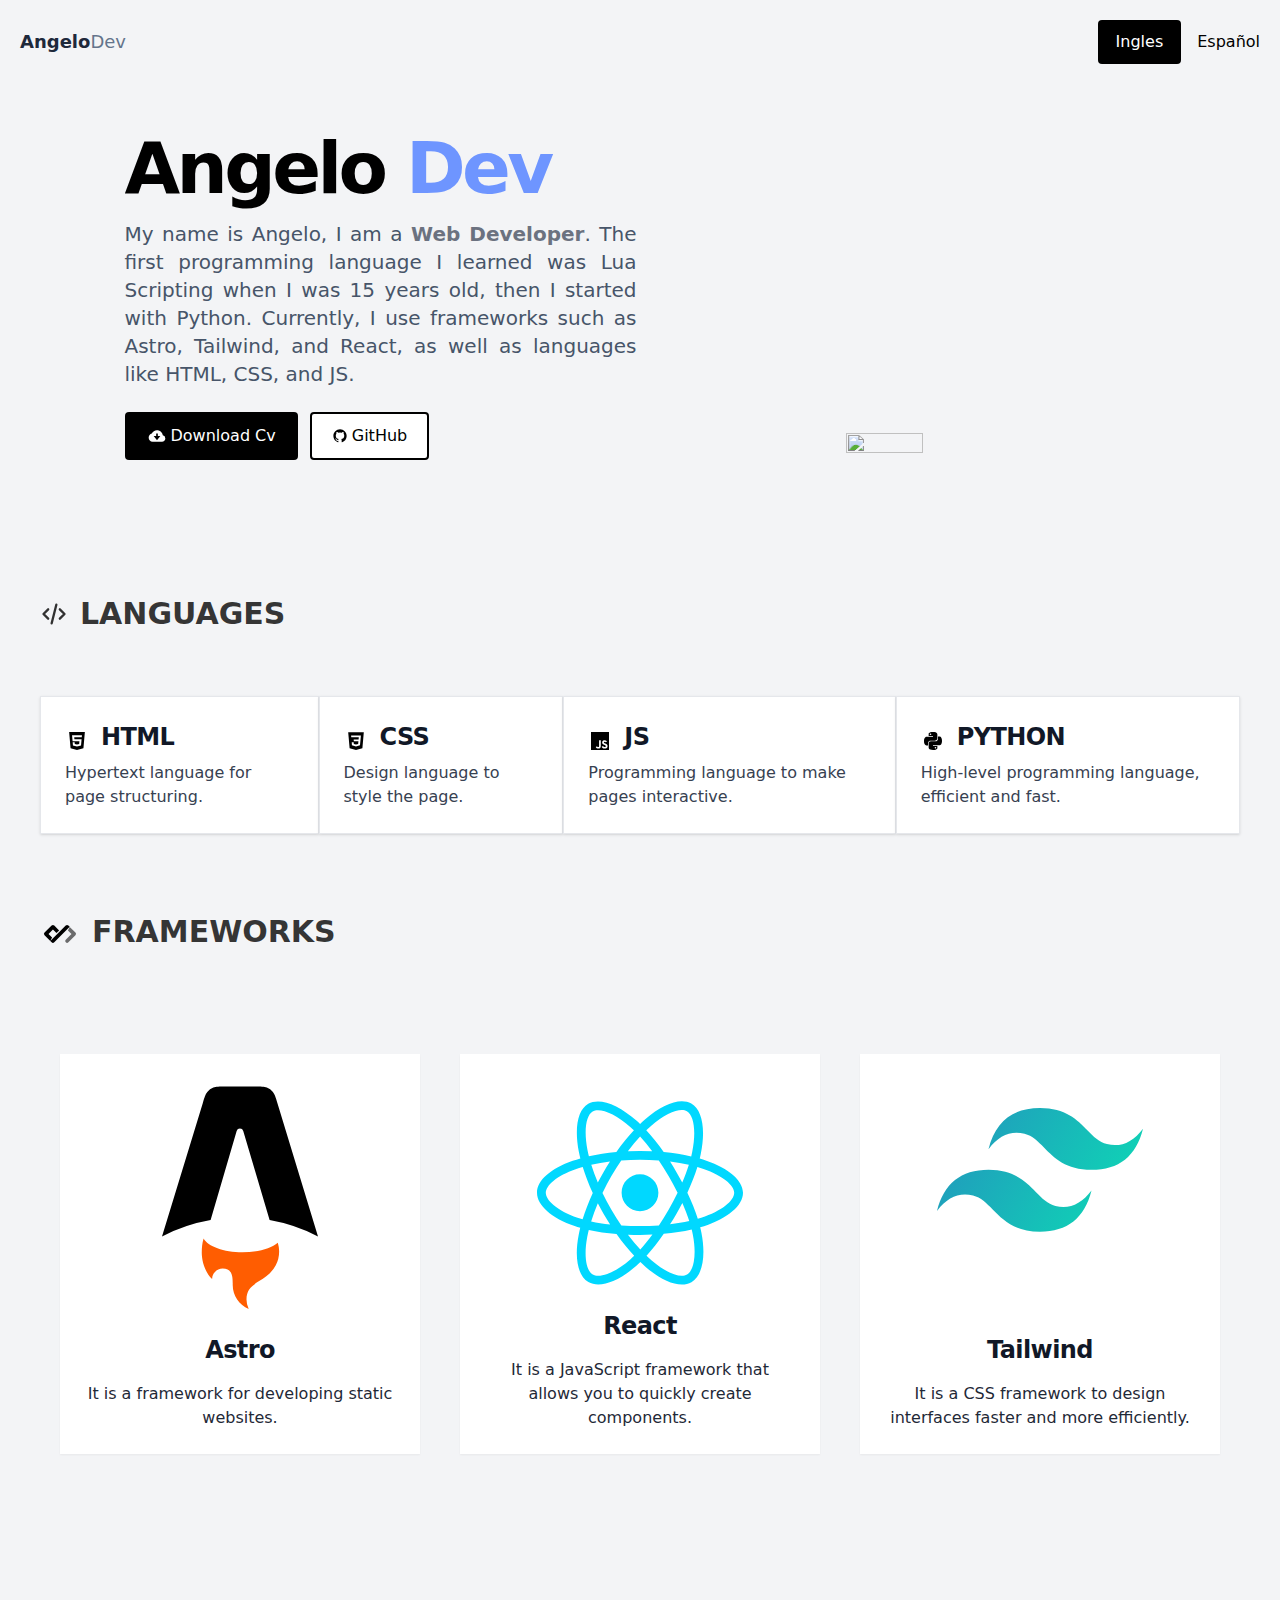
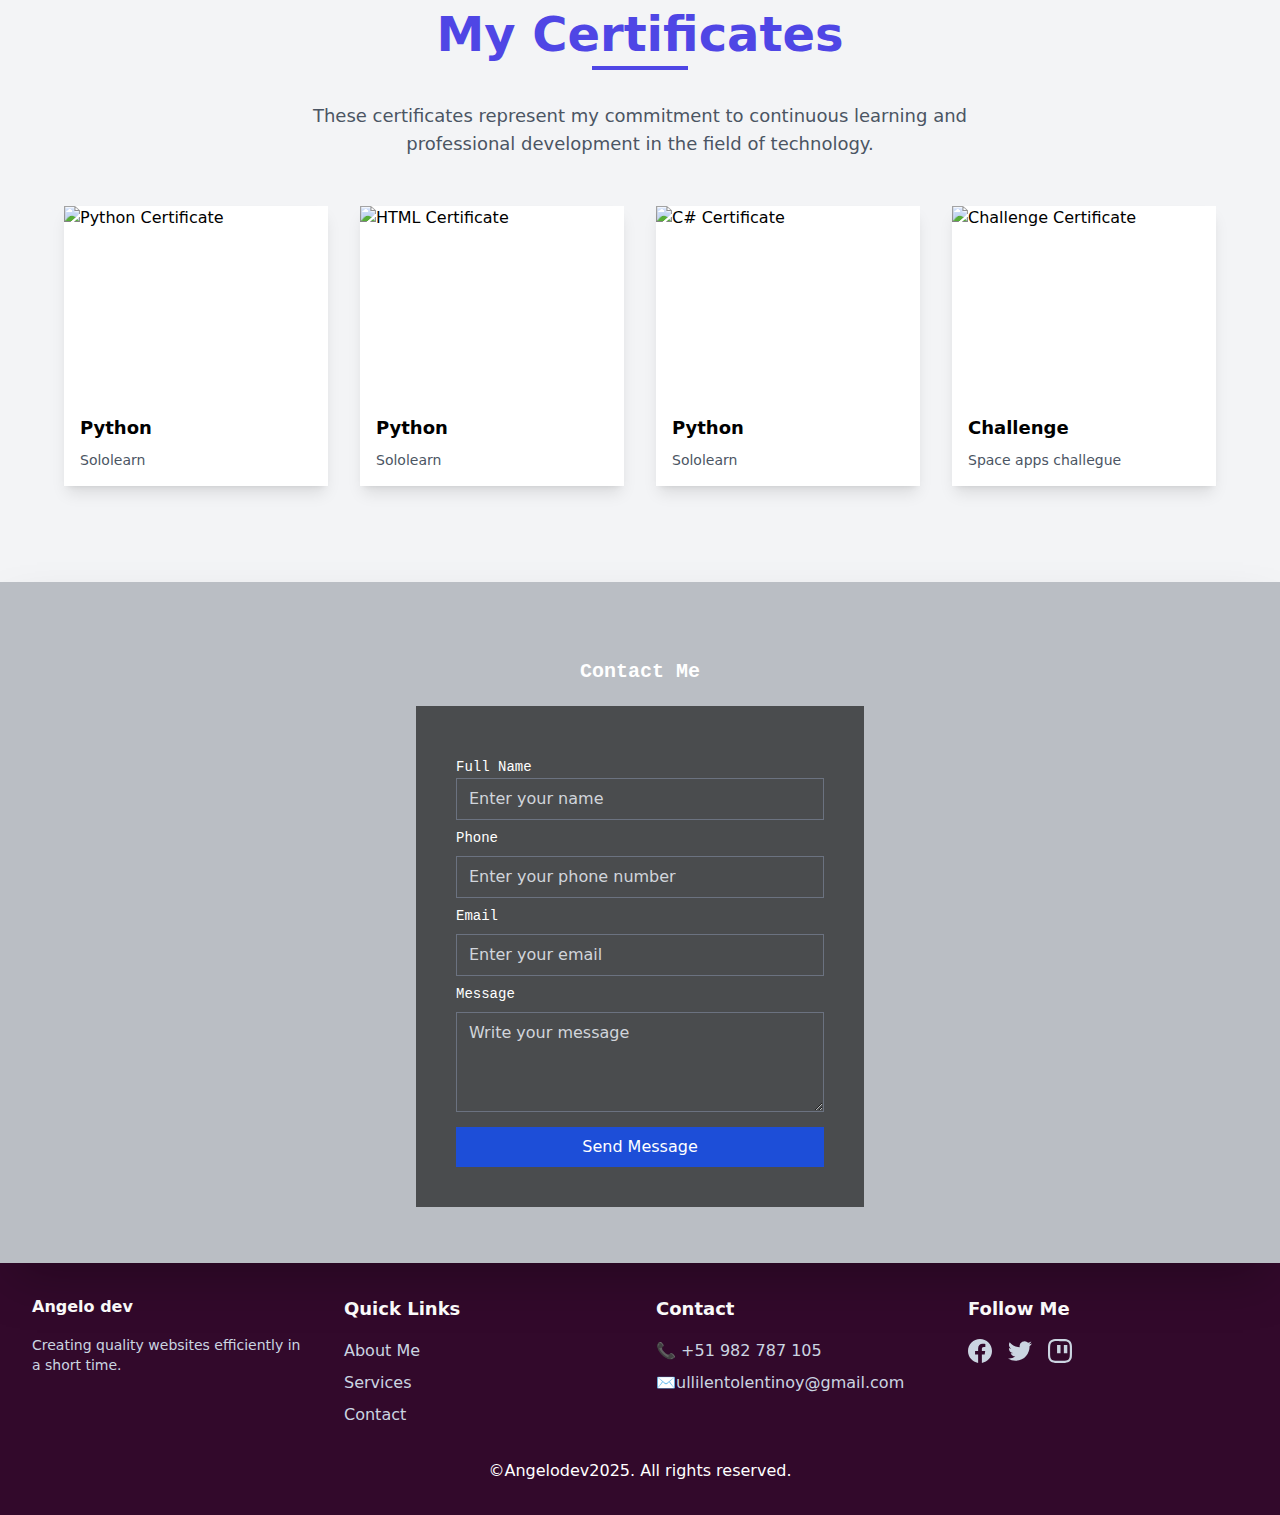
==== commit c12f3b94: "xd" ====
--- a/en/index.html
+++ b/en/index.html
@@ -1,19 +1,18 @@
-<!DOCTYPE html><html lang="en"> <head><meta charset="UTF-8"><meta name="description" content="Portafolio Angelo dev"><meta name="viewport" content="width=device-width"><link rel="icon" type="image/svg+xml" href="/favicon.svg"><meta name="generator" content="Astro v4.16.13"><title>zzz_angelo</title><link rel="stylesheet" href="/_astro/en.Bol3x7a7.css">
+<!DOCTYPE html><html lang="en"> <head><meta charset="UTF-8"><meta name="description" content="Portafolio Angelo dev"><meta name="viewport" content="width=device-width"><link rel="icon" type="image/svg+xml" href="/favicon.svg"><meta name="generator" content="Astro v4.16.13"><title>zzz_angelo</title><link rel="stylesheet" href="/_astro/en.D28jVTCt.css">
 <style>h1[data-astro-cid-lg5yzesf] strong[data-astro-cid-lg5yzesf]{color:#6e95ff}
 </style><script type="module" src="/_astro/hoisted.DjeMcCl_.js"></script></head> <body>  <div class="max-w-screen-xl mx-auto px-5"> <header class="flex flex-col lg:flex-row justify-between items-center my-5"> <div class="flex w-full lg:w-auto items-center justify-between"> <a href="/" class="text-lg"> <span class="font-bold text-slate-800">Angelo</span><span class="text-slate-500">Dev</span> </a> <div class="block lg:hidden"> <button id="menu-toggle" aria-label="Toggle Menu"> <svg fill="currentColor" class="w-4 h-4 text-gray-800" width="24" height="24" viewBox="0 0 24 24" xmlns="https://www.w3.org/2000/svg"> <title>Toggle Menu</title> <path class="close-icon hidden" fill-rule="evenodd" clip-rule="evenodd" d="M18.278 16.864a1 1 0 01-1.414 1.414l-4.829-4.828-4.828 4.828a1 1 0 01-1.414-1.414l4.828-4.829-4.828-4.828a1 1 0 011.414-1.414l4.829 4.828 4.828-4.828a1 1 0 111.414 1.414l-4.828 4.829 4.828 4.828z"></path> <path class="open-icon" fill-rule="evenodd" d="M4 5h16a1 1 0 010 2H4a1 1 0 110-2zm0 6h16a1 1 0 010 2H4a1 1 0 010-2zm0 6h16a1 1 0 010 2H4a1 1 0 010-2z"></path> </svg> </button> </div> </div> <div> <div class="hidden lg:flex items-center gap-4"> <a class="rounded text-center transition focus-visible:ring-2 ring-offset-2 ring-gray-200 px-4 py-2 bg-black text-white hover:bg-gray-800 border-2 border-transparent" href="/en">Ingles</a> <a href="/" class="">Español </a> </div> </div> </header> <!-- Menú lateral para móvil --> <div id="sidebar" class="fixed inset-y-0 left-0 w-64 bg-white shadow-lg transform -translate-x-full transition-transform duration-300 ease-in-out lg:hidden"> <div class="flex flex-col items-center p-4 mt-4 space-y-2"> <a href="/en" class="max-w-52 block w-full text-center py-2 bg-black text-white hover:bg-gray-800 rounded">English
 </a> <a href="/" class="max-w-52 block w-full text-center py-2 bg-gray-100 hover:bg-gray-200 rounded">Spanish
 </a> </div> </div> </div>  <div class="max-w-screen-xl mx-auto px-5" data-astro-cid-lg5yzesf> <main class="flex flex-wrap justify-around lg:grid-cols-2 place-items-end pt-16 pb-8 md:pt-12 md:pb-24" data-astro-cid-lg5yzesf> <div data-astro-cid-lg5yzesf> <h1 class="text-5xl lg:text-6xl xl:text-7xl font-bold lg:tracking-tight xl:tracking-tighter" data-astro-cid-lg5yzesf>
-Angelo <strong data-astro-cid-lg5yzesf>Dev</strong> </h1> <p class="text-lg mt-4 text-slate-600 max-w-xl" data-astro-cid-lg5yzesf>
-My name is Angelo, I am a web developer, my first language of
-                programming that I learned was when I was 15 years old which was
-                Lua scripting, then I started with python. I am currently a web
-                developer, I use frameworks such as astro, tailwind and
-                languages ​​such as html, css and js.
+Angelo <strong data-astro-cid-lg5yzesf>Dev</strong> </h1> <p class="text-xl mt-4 text-slate-600 max-w-lg text-justify" data-astro-cid-lg5yzesf>
+My name is Angelo, I am a <strong class="text-gray-500" data-astro-cid-lg5yzesf>Web Developer</strong>. The first programming language I learned was Lua Scripting when I was
+        15 years old, then I started with Python. Currently, I use frameworks
+        such as Astro, Tailwind, and React, as well as languages like HTML, CSS,
+        and JS.
 </p> <div class="mt-6 flex flex-col sm:flex-row gap-3" data-astro-cid-lg5yzesf> <a href="#" target="_blank" rel="noopener" class="rounded text-center transition focus-visible:ring-2 ring-offset-2 ring-gray-200 px-5 py-2.5 bg-black text-white hover:bg-gray-800 border-2 border-transparent flex gap-1 items-center justify-center" data-astro-cid-lg5yzesf> <svg width="1em" height="1em" viewBox="0 0 24 24" class="text-white w-5 h-5" data-icon="bx:bxs-cloud-download" data-astro-cid-lg5yzesf> <symbol id="ai:bx:bxs-cloud-download" data-astro-cid-lg5yzesf><path d="M18.944 11.112C18.507 7.67 15.56 5 12 5C9.244 5 6.85 6.61 5.757 9.149C3.609 9.792 2 11.82 2 14c0 2.657 2.089 4.815 4.708 4.971V19H17.99v-.003L18 19c2.206 0 4-1.794 4-4a4.008 4.008 0 0 0-3.056-3.888zM8 12h3V9h2v3h3l-4 5l-4-5z" fill="currentColor" data-astro-cid-lg5yzesf></path></symbol><use xlink:href="#ai:bx:bxs-cloud-download" data-astro-cid-lg5yzesf></use> </svg>
 Download Cv
 </a> <a href="https://github.com/zzzangelo-Y" rel="noopener" target="_blank" class="rounded text-center transition focus-visible:ring-2 ring-offset-2 ring-gray-200 px-5 py-2.5 bg-white border-2 border-black hover:bg-gray-100 text-black flex gap-1 items-center justify-center" data-astro-cid-lg5yzesf> <svg width="1em" height="1em" viewBox="0 0 24 24" class="text-black w-4 h-4" data-icon="bx:bxl-github" data-astro-cid-lg5yzesf> <symbol id="ai:bx:bxl-github" data-astro-cid-lg5yzesf><path fill-rule="evenodd" clip-rule="evenodd" d="M12.026 2c-5.509 0-9.974 4.465-9.974 9.974c0 4.406 2.857 8.145 6.821 9.465c.499.09.679-.217.679-.481c0-.237-.008-.865-.011-1.696c-2.775.602-3.361-1.338-3.361-1.338c-.452-1.152-1.107-1.459-1.107-1.459c-.905-.619.069-.605.069-.605c1.002.07 1.527 1.028 1.527 1.028c.89 1.524 2.336 1.084 2.902.829c.091-.645.351-1.085.635-1.334c-2.214-.251-4.542-1.107-4.542-4.93c0-1.087.389-1.979 1.024-2.675c-.101-.253-.446-1.268.099-2.64c0 0 .837-.269 2.742 1.021a9.582 9.582 0 0 1 2.496-.336a9.554 9.554 0 0 1 2.496.336c1.906-1.291 2.742-1.021 2.742-1.021c.545 1.372.203 2.387.099 2.64c.64.696 1.024 1.587 1.024 2.675c0 3.833-2.33 4.675-4.552 4.922c.355.308.675.916.675 1.846c0 1.334-.012 2.41-.012 2.737c0 .267.178.577.687.479C19.146 20.115 22 16.379 22 11.974C22 6.465 17.535 2 12.026 2z" fill="currentColor" data-astro-cid-lg5yzesf></path></symbol><use xlink:href="#ai:bx:bxl-github" data-astro-cid-lg5yzesf></use> </svg>
 GitHub
-</a> </div> </div> <img class=" w-1/4 h-1/4 max-sm:w-auto max-md:w-auto" src="https://zzzangelo-y.github.io/imagenes/programador.png" alt=""> </main> </div> <div class="flex flex-col max-sm:text-center"> <h2 class="flex m-10 max-sm:m-8 items-center mb-6 text-3xl font-semibold gap-x-3 text-black/80 dark:text-white undefined"> <svg class="size-7" xmlns="http://www.w3.org/2000/svg" width="24" height="24" viewBox="0 0 24 24" stroke-width="2" stroke="currentColor" fill="none" stroke-linecap="round" stroke-linejoin="round"><path stroke="none" d="M0 0h24v24H0z" fill="none"></path><path d="M7 8l-4 4l4 4"></path><path d="M17 8l4 4l-4 4"></path><path d="M14 4l-4 16"></path></svg>
+</a> </div> </div> <img class=" w-1/4 h-1/4 max-sm:w-auto max-md:w-auto" src="https://zzzangelo-y.github.io/imagenes/programador.png" alt=""> </main> </div> <div class="flex flex-col max-sm:text-center"> <h2 class="flex m-10 max-sm:m-9 items-center mb-6 text-3xl font-semibold gap-x-3 text-black/80 dark:text-white undefined"> <svg class="size-7" xmlns="http://www.w3.org/2000/svg" width="24" height="24" viewBox="0 0 24 24" stroke-width="2" stroke="currentColor" fill="none" stroke-linecap="round" stroke-linejoin="round"><path stroke="none" d="M0 0h24v24H0z" fill="none"></path><path d="M7 8l-4 4l4 4"></path><path d="M17 8l4 4l-4 4"></path><path d="M14 4l-4 16"></path></svg>
 LANGUAGES
 </h2><div class="flex m-10 max-sm:flex-col"> <div class="block max-w-md p-6 bg-white border border-gray-200 rounded-lg shadow hover:bg-gray-100 dark:bg-gray-800 dark:border-gray-700 dark:hover:bg-gray-700"> <div class="flex items-center gap-3 max-sm:justify-center"> <svg xmlns="http://www.w3.org/2000/svg" width="24" height="24" viewBox="0 0 24 24" style="fill: rgba(0, 0, 0, 1);transform: ;msFilter:;"><path d="M4.136 3.012h15.729l-1.431 16.15-6.451 1.826-6.414-1.826-1.433-16.15zm5.266 7.302-.173-2.035 7.533.002.173-1.963-9.87-.002.522 5.998h6.835l-.243 2.566-2.179.602-2.214-.605-.141-1.58H7.691l.247 3.123L12 17.506l4.028-1.08.558-6.111H9.402v-.001z"></path></svg> <h5 class="mb-2 text-2xl font-bold tracking-tight text-gray-900 dark:text-white">
 HTML
@@ -31,10 +30,12 @@
 PYTHON
 </h5> </div> <p class="font-normal text-gray-700 dark:text-gray-400">
 High-level programming language, efficient and fast.
-</p> </div> </div></div> <h2 class="flex m-10 max-sm:m-2 text-3xl font-semibold gap-x-3 text-black/80 dark:text-white undefined"> <svg xmlns="http://www.w3.org/2000/svg" width="40" height="40" viewBox="0 0 40 40"><g fill="#000" fill-rule="evenodd"><path d="m31.48 19.944-3.533-3.533 1.765-3.531 5.74 5.74a1.873 1.873 0 0 1 0 2.648l-7.065 7.064a1.873 1.873 0 0 1-2.648-2.648l5.74-5.74Z" opacity=".56"></path><path d="M25.74 11.548a1.873 1.873 0 0 1 2.649 0l1.324 1.325-15.452 15.452a1.873 1.873 0 0 1-2.649 0l-1.324-1.324L25.74 11.548Zm-6.622 4.857-2.65 2.649-3.532-3.533-4.415 4.416 3.532 3.532-1.765 3.532-5.74-5.74a1.873 1.873 0 0 1 0-2.648l7.064-7.064a1.873 1.873 0 0 1 2.65 0l4.856 4.856Z"></path></g></svg>
+</p> </div> </div></div> <h2 class="flex m-10 max-sm:m-3 text-3xl font-semibold gap-x-3 text-black/80 dark:text-white undefined"> <svg xmlns="http://www.w3.org/2000/svg" width="40" height="40" viewBox="0 0 40 40"><g fill="#000" fill-rule="evenodd"><path d="m31.48 19.944-3.533-3.533 1.765-3.531 5.74 5.74a1.873 1.873 0 0 1 0 2.648l-7.065 7.064a1.873 1.873 0 0 1-2.648-2.648l5.74-5.74Z" opacity=".56"></path><path d="M25.74 11.548a1.873 1.873 0 0 1 2.649 0l1.324 1.325-15.452 15.452a1.873 1.873 0 0 1-2.649 0l-1.324-1.324L25.74 11.548Zm-6.622 4.857-2.65 2.649-3.532-3.533-4.415 4.416 3.532 3.532-1.765 3.532-5.74-5.74a1.873 1.873 0 0 1 0-2.648l7.064-7.064a1.873 1.873 0 0 1 2.65 0l4.856 4.856Z"></path></g></svg>
 FRAMEWORKS
 </h2> <div class="flex p-10 max-sm:flex-col max-sm:w-full items-center"> <article class="flex flex-col items-center justify-between p-6 m-5 bg-white rounded-lg shadow-sm h-[400px] w-full"> <div class="flex items-center justify-center h-68"> <!-- Fixed height container for SVG --> <a href="/01-inicio" class="group hover:scale-110 transition duration-300"> <svg viewBox="0 0 256 366" xmlns="http://www.w3.org/2000/svg" width="156" height="240" preserveAspectRatio="xMidYMid"><path fill="#000" d="M182.022 9.147c2.982 3.702 4.502 8.697 7.543 18.687L256 246.074a276.467 276.467 0 0 0-79.426-26.891L133.318 73.008a5.63 5.63 0 0 0-10.802.017L79.784 219.11A276.453 276.453 0 0 0 0 246.04L66.76 27.783c3.051-9.972 4.577-14.959 7.559-18.654a24.541 24.541 0 0 1 9.946-7.358C88.67 0 93.885 0 104.314 0h47.683c10.443 0 15.664 0 20.074 1.774a24.545 24.545 0 0 1 9.95 7.373Z"></path><path fill="#FF5D01" d="M189.972 256.46c-10.952 9.364-32.812 15.751-57.992 15.751-30.904 0-56.807-9.621-63.68-22.56-2.458 7.415-3.009 15.903-3.009 21.324 0 0-1.619 26.623 16.898 45.14 0-9.615 7.795-17.41 17.41-17.41 16.48 0 16.46 14.378 16.446 26.043l-.001 1.041c0 17.705 10.82 32.883 26.21 39.28a35.685 35.685 0 0 1-3.588-15.647c0-16.886 9.913-23.173 21.435-30.48 9.167-5.814 19.353-12.274 26.372-25.232a47.588 47.588 0 0 0 5.742-22.735c0-5.06-.786-9.938-2.243-14.516Z"></path></svg> </a> </div> <div class="w-full text-center space-y-4"> <!-- Text content with consistent spacing --> <h2 class="text-2xl font-bold tracking-tight text-gray-900"> <a href="/01-inicio" class="hover:text-sky-500 transition duration-300"> Astro </a> </h2> <p class="text-base font-light text-gray-800 line-clamp-3"> <!-- Limit lines of text --> It is a framework for developing static websites. </p> </div> </article> <article class="flex flex-col items-center justify-between p-6 m-5 bg-white rounded-lg shadow-sm h-[400px] w-full"> <div class="flex items-center justify-center h-68"> <!-- Fixed height container for SVG --> <a href="/01-inicio" class="group hover:scale-110 transition duration-300"> <svg viewBox="0 0 256 228" width="206" height="230" xmlns="http://www.w3.org/2000/svg" preserveAspectRatio="xMidYMid"><path d="M210.483 73.824a171.49 171.49 0 0 0-8.24-2.597c.465-1.9.893-3.777 1.273-5.621 6.238-30.281 2.16-54.676-11.769-62.708-13.355-7.7-35.196.329-57.254 19.526a171.23 171.23 0 0 0-6.375 5.848 155.866 155.866 0 0 0-4.241-3.917C100.759 3.829 77.587-4.822 63.673 3.233 50.33 10.957 46.379 33.89 51.995 62.588a170.974 170.974 0 0 0 1.892 8.48c-3.28.932-6.445 1.924-9.474 2.98C17.309 83.498 0 98.307 0 113.668c0 15.865 18.582 31.778 46.812 41.427a145.52 145.52 0 0 0 6.921 2.165 167.467 167.467 0 0 0-2.01 9.138c-5.354 28.2-1.173 50.591 12.134 58.266 13.744 7.926 36.812-.22 59.273-19.855a145.567 145.567 0 0 0 5.342-4.923 168.064 168.064 0 0 0 6.92 6.314c21.758 18.722 43.246 26.282 56.54 18.586 13.731-7.949 18.194-32.003 12.4-61.268a145.016 145.016 0 0 0-1.535-6.842c1.62-.48 3.21-.974 4.76-1.488 29.348-9.723 48.443-25.443 48.443-41.52 0-15.417-17.868-30.326-45.517-39.844Zm-6.365 70.984c-1.4.463-2.836.91-4.3 1.345-3.24-10.257-7.612-21.163-12.963-32.432 5.106-11 9.31-21.767 12.459-31.957 2.619.758 5.16 1.557 7.61 2.4 23.69 8.156 38.14 20.213 38.14 29.504 0 9.896-15.606 22.743-40.946 31.14Zm-10.514 20.834c2.562 12.94 2.927 24.64 1.23 33.787-1.524 8.219-4.59 13.698-8.382 15.893-8.067 4.67-25.32-1.4-43.927-17.412a156.726 156.726 0 0 1-6.437-5.87c7.214-7.889 14.423-17.06 21.459-27.246 12.376-1.098 24.068-2.894 34.671-5.345.522 2.107.986 4.173 1.386 6.193ZM87.276 214.515c-7.882 2.783-14.16 2.863-17.955.675-8.075-4.657-11.432-22.636-6.853-46.752a156.923 156.923 0 0 1 1.869-8.499c10.486 2.32 22.093 3.988 34.498 4.994 7.084 9.967 14.501 19.128 21.976 27.15a134.668 134.668 0 0 1-4.877 4.492c-9.933 8.682-19.886 14.842-28.658 17.94ZM50.35 144.747c-12.483-4.267-22.792-9.812-29.858-15.863-6.35-5.437-9.555-10.836-9.555-15.216 0-9.322 13.897-21.212 37.076-29.293 2.813-.98 5.757-1.905 8.812-2.773 3.204 10.42 7.406 21.315 12.477 32.332-5.137 11.18-9.399 22.249-12.634 32.792a134.718 134.718 0 0 1-6.318-1.979Zm12.378-84.26c-4.811-24.587-1.616-43.134 6.425-47.789 8.564-4.958 27.502 2.111 47.463 19.835a144.318 144.318 0 0 1 3.841 3.545c-7.438 7.987-14.787 17.08-21.808 26.988-12.04 1.116-23.565 2.908-34.161 5.309a160.342 160.342 0 0 1-1.76-7.887Zm110.427 27.268a347.8 347.8 0 0 0-7.785-12.803c8.168 1.033 15.994 2.404 23.343 4.08-2.206 7.072-4.956 14.465-8.193 22.045a381.151 381.151 0 0 0-7.365-13.322Zm-45.032-43.861c5.044 5.465 10.096 11.566 15.065 18.186a322.04 322.04 0 0 0-30.257-.006c4.974-6.559 10.069-12.652 15.192-18.18ZM82.802 87.83a323.167 323.167 0 0 0-7.227 13.238c-3.184-7.553-5.909-14.98-8.134-22.152 7.304-1.634 15.093-2.97 23.209-3.984a321.524 321.524 0 0 0-7.848 12.897Zm8.081 65.352c-8.385-.936-16.291-2.203-23.593-3.793 2.26-7.3 5.045-14.885 8.298-22.6a321.187 321.187 0 0 0 7.257 13.246c2.594 4.48 5.28 8.868 8.038 13.147Zm37.542 31.03c-5.184-5.592-10.354-11.779-15.403-18.433 4.902.192 9.899.29 14.978.29 5.218 0 10.376-.117 15.453-.343-4.985 6.774-10.018 12.97-15.028 18.486Zm52.198-57.817c3.422 7.8 6.306 15.345 8.596 22.52-7.422 1.694-15.436 3.058-23.88 4.071a382.417 382.417 0 0 0 7.859-13.026 347.403 347.403 0 0 0 7.425-13.565Zm-16.898 8.101a358.557 358.557 0 0 1-12.281 19.815 329.4 329.4 0 0 1-23.444.823c-7.967 0-15.716-.248-23.178-.732a310.202 310.202 0 0 1-12.513-19.846h.001a307.41 307.41 0 0 1-10.923-20.627 310.278 310.278 0 0 1 10.89-20.637l-.001.001a307.318 307.318 0 0 1 12.413-19.761c7.613-.576 15.42-.876 23.31-.876H128c7.926 0 15.743.303 23.354.883a329.357 329.357 0 0 1 12.335 19.695 358.489 358.489 0 0 1 11.036 20.54 329.472 329.472 0 0 1-11 20.722Zm22.56-122.124c8.572 4.944 11.906 24.881 6.52 51.026-.344 1.668-.73 3.367-1.15 5.09-10.622-2.452-22.155-4.275-34.23-5.408-7.034-10.017-14.323-19.124-21.64-27.008a160.789 160.789 0 0 1 5.888-5.4c18.9-16.447 36.564-22.941 44.612-18.3ZM128 90.808c12.625 0 22.86 10.235 22.86 22.86s-10.235 22.86-22.86 22.86-22.86-10.235-22.86-22.86 10.235-22.86 22.86-22.86Z" fill="#00D8FF"></path></svg> </a> </div> <div class="w-full text-center space-y-4"> <!-- Text content with consistent spacing --> <h2 class="text-2xl font-bold tracking-tight text-gray-900"> <a href="/01-inicio" class="hover:text-sky-500 transition duration-300"> React </a> </h2> <p class="text-base font-light text-gray-800 line-clamp-3"> <!-- Limit lines of text --> It is a JavaScript framework that allows you to quickly create components. </p> </div> </article> <article class="flex flex-col items-center justify-between p-6 m-5 bg-white rounded-lg shadow-sm h-[400px] w-full"> <div class="flex items-center justify-center h-68"> <!-- Fixed height container for SVG --> <a href="/01-inicio" class="group hover:scale-110 transition duration-300"> <svg viewBox="0 0 256 154" width="206" height="184" xmlns="http://www.w3.org/2000/svg" preserveAspectRatio="xMidYMid"> <defs><linearGradient x1="-2.778%" y1="32%" x2="100%" y2="67.556%" id="gradient"> <stop stop-color="#2298BD" offset="0%"></stop> <stop stop-color="#0ED7B5" offset="100%"></stop> </linearGradient></defs> <path d="M128 0C93.867 0 72.533 17.067 64 51.2 76.8 34.133 91.733 27.733 108.8 32c9.737 2.434 16.697 9.499 24.401 17.318C145.751 62.057 160.275 76.8 192 76.8c34.133 0 55.467-17.067 64-51.2-12.8 17.067-27.733 23.467-44.8 19.2-9.737-2.434-16.697-9.499-24.401-17.318C174.249 14.743 159.725 0 128 0ZM64 76.8C29.867 76.8 8.533 93.867 0 128c12.8-17.067 27.733-23.467 44.8-19.2 9.737 2.434 16.697 9.499 24.401 17.318C81.751 138.857 96.275 153.6 128 153.6c34.133 0 55.467-17.067 64-51.2-12.8 17.067-27.733 23.467-44.8 19.2-9.737-2.434-16.697-9.499-24.401-17.318C110.249 91.543 95.725 76.8 64 76.8Z" fill="url(#gradient)"></path></svg> </a> </div> <div class="w-full text-center space-y-4"> <!-- Text content with consistent spacing --> <h2 class="text-2xl font-bold tracking-tight text-gray-900"> <a href="/01-inicio" class="hover:text-sky-500 transition duration-300"> Tailwind </a> </h2> <p class="text-base font-light text-gray-800 line-clamp-3"> <!-- Limit lines of text --> It is a CSS framework to design interfaces faster and more efficiently. </p> </div> </article> </div> <html lang="en"> <head><meta charset="UTF-8"><meta name="viewport" content="width=device-width, initial-scale=1.0"><title>My Certificates</title></head> <body class="bg-gray-100"> <section class="py-16 md:py-24" id="portfolio"> <div class="container mx-auto px-4"> <h2 class="text-center font-bold text-4xl text-indigo-600 sm:text-5xl mb-2">
 My Certificates
 </h2> <div class="w-24 h-1 bg-indigo-600 mx-auto mb-8"></div> <p class="text-center text-lg text-gray-600 max-w-2xl mx-auto mb-12">
 These certificates represent my commitment to continuous learning and professional development in the field of technology.
-</p> <div class="grid grid-cols-1 sm:grid-cols-2 lg:grid-cols-4 gap-8 max-w-6xl mx-auto"> <div class="bg-white rounded-lg shadow-lg overflow-hidden transform transition duration-300 hover:scale-105 hover:shadow-xl"> <img src="https://api2.sololearn.com/v2/certificates/CC-PS8RVV33/image/png" class="w-full h-48 object-cover" alt="Python Certificate"> <div class="p-4"> <h3 class="font-semibold text-lg mb-2">Python</h3> <p class="text-gray-600 text-sm">Sololearn</p> </div> </div> <div class="bg-white rounded-lg shadow-lg overflow-hidden transform transition duration-300 hover:scale-105 hover:shadow-xl"> <img src="https://api2.sololearn.com/v2/certificates/CC-HWNMALXX/image/png" class="w-full h-48 object-cover" alt="HTML Certificate"> <div class="p-4"> <h3 class="font-semibold text-lg mb-2">Python</h3> <p class="text-gray-600 text-sm">Sololearn</p> </div> </div> <div class="bg-white rounded-lg shadow-lg overflow-hidden transform transition duration-300 hover:scale-105 hover:shadow-xl"> <img src="https://api2.sololearn.com/v2/certificates/CC-CSPEIE5J/image/png" class="w-full h-48 object-cover" alt="C# Certificate"> <div class="p-4"> <h3 class="font-semibold text-lg mb-2">Python</h3> <p class="text-gray-600 text-sm">Sololearn</p> </div> </div> <div class="bg-white rounded-lg shadow-lg overflow-hidden transform transition duration-300 hover:scale-105 hover:shadow-xl"> <img src="https://zzzangelo-y.github.io/imagenes/desafio.jpg" class="w-full h-48 object-cover" alt="Challenge Certificate"> <div class="p-4"> <h3 class="font-semibold text-lg mb-2">Challenge</h3> <p class="text-gray-600 text-sm">Space apps challegue</p> </div> </div> </div> </div> </section> </body></html>  </body></html> +</p> <div class="grid grid-cols-1 sm:grid-cols-2 lg:grid-cols-4 gap-8 max-w-6xl mx-auto"> <div class="bg-white rounded-lg shadow-lg overflow-hidden transform transition duration-300 hover:scale-105 hover:shadow-xl"> <img src="https://api2.sololearn.com/v2/certificates/CC-PS8RVV33/image/png" class="w-full h-48 object-cover" alt="Python Certificate"> <div class="p-4"> <h3 class="font-semibold text-lg mb-2">Python</h3> <p class="text-gray-600 text-sm">Sololearn</p> </div> </div> <div class="bg-white rounded-lg shadow-lg overflow-hidden transform transition duration-300 hover:scale-105 hover:shadow-xl"> <img src="https://api2.sololearn.com/v2/certificates/CC-HWNMALXX/image/png" class="w-full h-48 object-cover" alt="HTML Certificate"> <div class="p-4"> <h3 class="font-semibold text-lg mb-2">Python</h3> <p class="text-gray-600 text-sm">Sololearn</p> </div> </div> <div class="bg-white rounded-lg shadow-lg overflow-hidden transform transition duration-300 hover:scale-105 hover:shadow-xl"> <img src="https://api2.sololearn.com/v2/certificates/CC-CSPEIE5J/image/png" class="w-full h-48 object-cover" alt="C# Certificate"> <div class="p-4"> <h3 class="font-semibold text-lg mb-2">Python</h3> <p class="text-gray-600 text-sm">Sololearn</p> </div> </div> <div class="bg-white rounded-lg shadow-lg overflow-hidden transform transition duration-300 hover:scale-105 hover:shadow-xl"> <img src="https://zzzangelo-y.github.io/imagenes/desafio.jpg" class="w-full h-48 object-cover" alt="Challenge Certificate"> <div class="p-4"> <h3 class="font-semibold text-lg mb-2">Challenge</h3> <p class="text-gray-600 text-sm">Space apps challegue</p> </div> </div> </div> </div> </section> </body></html> <div class="flex flex-col items-center w-full shadow-2xl border-gray-200 relative p-14 max-md:p-2" style="background-image:url(&quot;https://openseauserdata.com/files/5f085809f2b711643e4eb4974cc03c0e.gif&quot;);background-size:cover;background-position:center"><div class="absolute inset-0 bg-gray-700 bg-opacity-30"></div><div class="relative p-5 rounded-t-md"><h2 class="text-center text-xl font-bold font-mono text-white">Contact Me</h2></div><form action="https://formsubmit.co/ullilentolentinoy@gmail.com" method="POST" class="relative p-10 space-y-2 bg-black bg-opacity-60 rounded-md w-full max-w-md"><input type="hidden" name="_next" value="https://zzzangelo-y.vercel.app/"/><input type="hidden" name="_captcha" value="false"/><div><label for="name" class="text-sm font-medium mb-2 font-mono text-white">Full Name</label><input type="text" id="name" name="name" placeholder="Enter your name" class="w-full px-3 py-2 bg-transparent border border-gray-500 text-white rounded-md focus:outline-none focus:ring-2 focus:ring-blue-600 placeholder-gray-300" required="" value=""/></div><div><label for="phone" class="block text-sm font-medium mb-2 font-mono text-white">Phone</label><input type="tel" id="phone" name="phone" placeholder="Enter your phone number" class="w-full px-3 py-2 bg-transparent border border-gray-500 text-white rounded-md focus:outline-none focus:ring-2 focus:ring-blue-600 placeholder-gray-300" value=""/></div><div><label for="email" class="block text-sm font-medium mb-2 font-mono text-white">Email</label><input type="email" id="email" name="email" placeholder="Enter your email" class="w-full px-3 py-2 bg-transparent border border-gray-500 text-white rounded-md focus:outline-none focus:ring-2 focus:ring-blue-600 placeholder-gray-300" required="" value=""/></div><div><label for="message" class="block text-sm font-medium mb-2 font-mono text-white">Message</label><textarea id="message" name="message" placeholder="Write your message" class="w-full px-3 py-2 bg-transparent border border-gray-500 text-white rounded-md focus:outline-none focus:ring-2 focus:ring-blue-600 placeholder-gray-300 min-h-[100px]" required=""></textarea></div><button type="submit" class="w-full bg-blue-700 text-white py-2 rounded-md hover:bg-blue-800 transition duration-300 ease-in-out">Send Message</button></form></div> <footer class="bg-[#32092B] text-white py-8 mt-auto"> <div class="max-w-7xl mx-auto px-4 sm:px-6 lg:px-8"> <div class="grid grid-cols-1 sm:grid-cols-2 md:grid-cols-4 gap-8"> <div class="space-y-4 text-center sm:text-left"> <div class="flex items-center justify-center sm:justify-start space-x-2"> <span class="font-bold">Angelo dev</span> </div> <p class="text-slate-300 text-sm">
+Creating quality websites efficiently in a short time.
+</p> </div> <!-- Quick Links --> <div class="space-y-4 text-center sm:text-left"> <h3 class="text-lg font-semibold">Quick Links</h3> <ul class="space-y-2"> <li> <a href="#" class="text-slate-300 hover:text-white transition">About Me</a> </li> <li> <a href="#" class="text-slate-300 hover:text-white transition">Services</a> </li> <li> <a href="#" class="text-slate-300 hover:text-white transition">Contact</a> </li> </ul> </div> <!-- Contact --> <div class="space-y-4 flex flex-col text-center sm:text-left"> <h3 class="text-lg font-semibold">Contact</h3> <ul class="space-y-2 text-slate-300 flex flex-col items-center sm:items-start"> <a href="tel:+51974475047" class="flex items-center space-x-1"> <li>📞 +51 982 787 105</li> </a> <li>✉️ullilentolentinoy@gmail.com</li> </ul> </div> <!-- Social Media --> <div class="space-y-4 text-center sm:text-left"> <h3 class="text-lg font-semibold">Follow Me</h3> <div class="flex space-x-4 justify-center sm:justify-start"> <a href="#" class="text-slate-300 hover:text-white transition"> <svg class="h-6 w-6" fill="currentColor" viewBox="0 0 24 24"> <path d="M24 12.073c0-6.627-5.373-12-12-12s-12 5.373-12 12c0 5.99 4.388 10.954 10.125 11.854v-8.385H7.078v-3.47h3.047V9.43c0-3.007 1.792-4.669 4.533-4.669 1.312 0 2.686.235 2.686.235v2.953H15.83c-1.491 0-1.956.925-1.956 1.874v2.25h3.328l-.532 3.47h-2.796v8.385C19.612 23.027 24 18.062 24 12.073z"></path> </svg> </a> <a href="#" class="text-slate-300 hover:text-white transition"> <svg class="h-6 w-6" fill="currentColor" viewBox="0 0 24 24"> <path d="M23.953 4.57a10 10 0 01-2.825.775 4.958 4.958 0 002.163-2.723c-.951.555-2.005.959-3.127 1.184a4.92 4.92 0 00-8.384 4.482C7.69 8.095 4.067 6.13 1.64 3.162a4.822 4.822 0 00-.666 2.475c0 1.71.87 3.213 2.188 4.096a4.904 4.904 0 01-2.228-.616v.06a4.923 4.923 0 003.946 4.827 4.996 4.996 0 01-2.212.085 4.936 4.936 0 004.604 3.417 9.867 9.867 0 01-6.102 2.105c-.39 0-.779-.023-1.17-.067a13.995 13.995 0 007.557 2.209c9.053 0 13.998-7.496 13.998-13.985 0-.21 0-.42-.015-.63A9.935 9.935 0 0024 4.59z"></path> </svg> </a> <a href="#" class="text-slate-300 hover:text-white transition"> <svg class="h-6 w-6" fill="currentColor" viewBox="0 0 24 24"> <path d="M12 0C8.74 0 8.333.015 7.053.072 5.775.132 4.905.333 4.14.63c-.789.306-1.459.717-2.126 1.384S.935 3.35.63 4.14C.333 4.905.131 5.775.072 7.053.012 8.333 0 8.74 0 12s.015 3.667.072 4.947c.06 1.277.261 2.148.558 2.913.306.788.717 1.459 1.384 2.126.667.666 1.336 1.079 2.126 1.384.766.296 1.636.499 2.913.558C8.333 23.988 8.74 24 12 24s3.667-.015 4.947-.072c1.277-.06 2.148-.262 2.913-.558.788-.306 1.459-.718 2.126-1.384.666-.667 1.079-1.335 1.384-2.126.296-.765.499-1.636.558-2.913.06-1.28.072-1.687.072-4.947s-.015-3.667-.072-4.947c-.06-1.277-.262-2.149-.558-2.913-.306-.789-.718-1.459-1.384-2.126C21.319 1.347 20.651.935 19.86.63c-.765-.297-1.636-.499-2.913-.558C15.667.012 15.26 0 12 0zm0 2.16c3.203 0 3.585.016 4.85.071 1.17.055 1.805.249 2.227.415.562.217.96.477 1.382.896.419.42.679.819.896 1.381.164.422.36 1.057.413 2.227.057 1.266.07 1.646.07 4.85s-.015 3.585-.074 4.85c-.061 1.17-.256 1.805-.421 2.227-.224.562-.479.96-.899 1.382-.419.419-.824.679-1.38.896-.42.164-1.065.36-2.235.413-1.274.057-1.649.07-4.859.07-3.211 0-3.586-.015-4.859-.074-1.171-.061-1.816-.256-2.227-.413-.562-.217-.96-.477-1.381-.896-.42-.422-.681-.819-.896-1.382-.164-.422-.36-1.057-.413-2.227-.057-1.264-.07-1.645-.07-4.85 0-3.207.015-3.585.074-4.85.061-1.17.249-1.805.413-2.227.215-.562.48-.96.899-1.381.42-.42.819-.679 1.38-.896 1.47-.573 3.149-.65 5.618-.656zm-2.93 3.723v8.33h3.46v-8.33h-3.46zm1.735-5.054c-.17 0-.312.136-.312.306 0 .169.14.306.312.306.17 0 .307-.137.307-.306 0-.17-.136-.306-.307-.306zm5.042 5.054v8.33h3.46v-8.33h-3.46z"></path> </svg> </a> </div> </div> </div> <!-- Copyright --> <div class="text-center mt-8"> <p>&copy;Angelodev2025. All rights reserved.</p> </div> </div> </footer>  </body></html> --- a/_astro/en.D28jVTCt.css
+++ b/_astro/en.D28jVTCt.css
@@ -0,0 +1 @@
+*,:before,:after{--tw-border-spacing-x: 0;--tw-border-spacing-y: 0;--tw-translate-x: 0;--tw-translate-y: 0;--tw-rotate: 0;--tw-skew-x: 0;--tw-skew-y: 0;--tw-scale-x: 1;--tw-scale-y: 1;--tw-pan-x: ;--tw-pan-y: ;--tw-pinch-zoom: ;--tw-scroll-snap-strictness: proximity;--tw-gradient-from-position: ;--tw-gradient-via-position: ;--tw-gradient-to-position: ;--tw-ordinal: ;--tw-slashed-zero: ;--tw-numeric-figure: ;--tw-numeric-spacing: ;--tw-numeric-fraction: ;--tw-ring-inset: ;--tw-ring-offset-width: 0px;--tw-ring-offset-color: #fff;--tw-ring-color: rgb(59 130 246 / .5);--tw-ring-offset-shadow: 0 0 #0000;--tw-ring-shadow: 0 0 #0000;--tw-shadow: 0 0 #0000;--tw-shadow-colored: 0 0 #0000;--tw-blur: ;--tw-brightness: ;--tw-contrast: ;--tw-grayscale: ;--tw-hue-rotate: ;--tw-invert: ;--tw-saturate: ;--tw-sepia: ;--tw-drop-shadow: ;--tw-backdrop-blur: ;--tw-backdrop-brightness: ;--tw-backdrop-contrast: ;--tw-backdrop-grayscale: ;--tw-backdrop-hue-rotate: ;--tw-backdrop-invert: ;--tw-backdrop-opacity: ;--tw-backdrop-saturate: ;--tw-backdrop-sepia: ;--tw-contain-size: ;--tw-contain-layout: ;--tw-contain-paint: ;--tw-contain-style: }::backdrop{--tw-border-spacing-x: 0;--tw-border-spacing-y: 0;--tw-translate-x: 0;--tw-translate-y: 0;--tw-rotate: 0;--tw-skew-x: 0;--tw-skew-y: 0;--tw-scale-x: 1;--tw-scale-y: 1;--tw-pan-x: ;--tw-pan-y: ;--tw-pinch-zoom: ;--tw-scroll-snap-strictness: proximity;--tw-gradient-from-position: ;--tw-gradient-via-position: ;--tw-gradient-to-position: ;--tw-ordinal: ;--tw-slashed-zero: ;--tw-numeric-figure: ;--tw-numeric-spacing: ;--tw-numeric-fraction: ;--tw-ring-inset: ;--tw-ring-offset-width: 0px;--tw-ring-offset-color: #fff;--tw-ring-color: rgb(59 130 246 / .5);--tw-ring-offset-shadow: 0 0 #0000;--tw-ring-shadow: 0 0 #0000;--tw-shadow: 0 0 #0000;--tw-shadow-colored: 0 0 #0000;--tw-blur: ;--tw-brightness: ;--tw-contrast: ;--tw-grayscale: ;--tw-hue-rotate: ;--tw-invert: ;--tw-saturate: ;--tw-sepia: ;--tw-drop-shadow: ;--tw-backdrop-blur: ;--tw-backdrop-brightness: ;--tw-backdrop-contrast: ;--tw-backdrop-grayscale: ;--tw-backdrop-hue-rotate: ;--tw-backdrop-invert: ;--tw-backdrop-opacity: ;--tw-backdrop-saturate: ;--tw-backdrop-sepia: ;--tw-contain-size: ;--tw-contain-layout: ;--tw-contain-paint: ;--tw-contain-style: }*,:before,:after{box-sizing:border-box;border-width:0;border-style:solid;border-color:#e5e7eb}:before,:after{--tw-content: ""}html,:host{line-height:1.5;-webkit-text-size-adjust:100%;-moz-tab-size:4;-o-tab-size:4;tab-size:4;font-family:ui-sans-serif,system-ui,sans-serif,"Apple Color Emoji","Segoe UI Emoji",Segoe UI Symbol,"Noto Color Emoji";font-feature-settings:normal;font-variation-settings:normal;-webkit-tap-highlight-color:transparent}body{margin:0;line-height:inherit}hr{height:0;color:inherit;border-top-width:1px}abbr:where([title]){-webkit-text-decoration:underline dotted;text-decoration:underline dotted}h1,h2,h3,h4,h5,h6{font-size:inherit;font-weight:inherit}a{color:inherit;text-decoration:inherit}b,strong{font-weight:bolder}code,kbd,samp,pre{font-family:ui-monospace,SFMono-Regular,Menlo,Monaco,Consolas,Liberation Mono,Courier New,monospace;font-feature-settings:normal;font-variation-settings:normal;font-size:1em}small{font-size:80%}sub,sup{font-size:75%;line-height:0;position:relative;vertical-align:baseline}sub{bottom:-.25em}sup{top:-.5em}table{text-indent:0;border-color:inherit;border-collapse:collapse}button,input,optgroup,select,textarea{font-family:inherit;font-feature-settings:inherit;font-variation-settings:inherit;font-size:100%;font-weight:inherit;line-height:inherit;letter-spacing:inherit;color:inherit;margin:0;padding:0}button,select{text-transform:none}button,input:where([type=button]),input:where([type=reset]),input:where([type=submit]){-webkit-appearance:button;background-color:transparent;background-image:none}:-moz-focusring{outline:auto}:-moz-ui-invalid{box-shadow:none}progress{vertical-align:baseline}::-webkit-inner-spin-button,::-webkit-outer-spin-button{height:auto}[type=search]{-webkit-appearance:textfield;outline-offset:-2px}::-webkit-search-decoration{-webkit-appearance:none}::-webkit-file-upload-button{-webkit-appearance:button;font:inherit}summary{display:list-item}blockquote,dl,dd,h1,h2,h3,h4,h5,h6,hr,figure,p,pre{margin:0}fieldset{margin:0;padding:0}legend{padding:0}ol,ul,menu{list-style:none;margin:0;padding:0}dialog{padding:0}textarea{resize:vertical}input::-moz-placeholder,textarea::-moz-placeholder{opacity:1;color:#9ca3af}input::placeholder,textarea::placeholder{opacity:1;color:#9ca3af}button,[role=button]{cursor:pointer}:disabled{cursor:default}img,svg,video,canvas,audio,iframe,embed,object{display:block;vertical-align:middle}img,video{max-width:100%;height:auto}[hidden]{display:none}.container{width:100%}@media (min-width: 640px){.container{max-width:640px}}@media (min-width: 768px){.container{max-width:768px}}@media (min-width: 1024px){.container{max-width:1024px}}@media (min-width: 1280px){.container{max-width:1280px}}@media (min-width: 1536px){.container{max-width:1536px}}.static{position:static}.fixed{position:fixed}.absolute{position:absolute}.relative{position:relative}.inset-0{inset:0}.inset-y-0{top:0;bottom:0}.left-0{left:0}.m-10{margin:2.5rem}.m-5{margin:1.25rem}.mx-auto{margin-left:auto;margin-right:auto}.my-5{margin-top:1.25rem;margin-bottom:1.25rem}.mb-12{margin-bottom:3rem}.mb-2{margin-bottom:.5rem}.mb-6{margin-bottom:1.5rem}.mb-8{margin-bottom:2rem}.mt-4{margin-top:1rem}.mt-6{margin-top:1.5rem}.mt-8{margin-top:2rem}.mt-auto{margin-top:auto}.line-clamp-3{overflow:hidden;display:-webkit-box;-webkit-box-orient:vertical;-webkit-line-clamp:3}.block{display:block}.flex{display:flex}.grid{display:grid}.hidden{display:none}.size-7{width:1.75rem;height:1.75rem}.h-1{height:.25rem}.h-1\/4{height:25%}.h-4{height:1rem}.h-48{height:12rem}.h-5{height:1.25rem}.h-6{height:1.5rem}.h-\[400px\]{height:400px}.min-h-\[100px\]{min-height:100px}.min-h-screen{min-height:100vh}.w-1\/4{width:25%}.w-24{width:6rem}.w-4{width:1rem}.w-5{width:1.25rem}.w-6{width:1.5rem}.w-64{width:16rem}.w-full{width:100%}.max-w-2xl{max-width:42rem}.max-w-52{max-width:13rem}.max-w-6xl{max-width:72rem}.max-w-7xl{max-width:80rem}.max-w-lg{max-width:32rem}.max-w-md{max-width:28rem}.max-w-screen-xl{max-width:1280px}.max-w-sm{max-width:24rem}.-translate-x-full{--tw-translate-x: -100%;transform:translate(var(--tw-translate-x),var(--tw-translate-y)) rotate(var(--tw-rotate)) skew(var(--tw-skew-x)) skewY(var(--tw-skew-y)) scaleX(var(--tw-scale-x)) scaleY(var(--tw-scale-y))}.transform{transform:translate(var(--tw-translate-x),var(--tw-translate-y)) rotate(var(--tw-rotate)) skew(var(--tw-skew-x)) skewY(var(--tw-skew-y)) scaleX(var(--tw-scale-x)) scaleY(var(--tw-scale-y))}.grid-cols-1{grid-template-columns:repeat(1,minmax(0,1fr))}.flex-col{flex-direction:column}.flex-wrap{flex-wrap:wrap}.place-items-end{place-items:end}.items-center{align-items:center}.justify-center{justify-content:center}.justify-between{justify-content:space-between}.justify-around{justify-content:space-around}.gap-1{gap:.25rem}.gap-3{gap:.75rem}.gap-4{gap:1rem}.gap-8{gap:2rem}.gap-x-3{-moz-column-gap:.75rem;column-gap:.75rem}.space-x-1>:not([hidden])~:not([hidden]){--tw-space-x-reverse: 0;margin-right:calc(.25rem * var(--tw-space-x-reverse));margin-left:calc(.25rem * calc(1 - var(--tw-space-x-reverse)))}.space-x-2>:not([hidden])~:not([hidden]){--tw-space-x-reverse: 0;margin-right:calc(.5rem * var(--tw-space-x-reverse));margin-left:calc(.5rem * calc(1 - var(--tw-space-x-reverse)))}.space-x-4>:not([hidden])~:not([hidden]){--tw-space-x-reverse: 0;margin-right:calc(1rem * var(--tw-space-x-reverse));margin-left:calc(1rem * calc(1 - var(--tw-space-x-reverse)))}.space-y-2>:not([hidden])~:not([hidden]){--tw-space-y-reverse: 0;margin-top:calc(.5rem * calc(1 - var(--tw-space-y-reverse)));margin-bottom:calc(.5rem * var(--tw-space-y-reverse))}.space-y-4>:not([hidden])~:not([hidden]){--tw-space-y-reverse: 0;margin-top:calc(1rem * calc(1 - var(--tw-space-y-reverse)));margin-bottom:calc(1rem * var(--tw-space-y-reverse))}.overflow-hidden{overflow:hidden}.rounded{border-radius:.25rem}.rounded-lg{border-radius:var(--radius)}.rounded-md{border-radius:calc(var(--radius) - 2px)}.rounded-t-md{border-top-left-radius:calc(var(--radius) - 2px);border-top-right-radius:calc(var(--radius) - 2px)}.border{border-width:1px}.border-2{border-width:2px}.border-black{--tw-border-opacity: 1;border-color:rgb(0 0 0 / var(--tw-border-opacity))}.border-gray-200{--tw-border-opacity: 1;border-color:rgb(229 231 235 / var(--tw-border-opacity))}.border-gray-500{--tw-border-opacity: 1;border-color:rgb(107 114 128 / var(--tw-border-opacity))}.border-transparent{border-color:transparent}.bg-\[\#32092B\]{--tw-bg-opacity: 1;background-color:rgb(50 9 43 / var(--tw-bg-opacity))}.bg-black{--tw-bg-opacity: 1;background-color:rgb(0 0 0 / var(--tw-bg-opacity))}.bg-blue-700{--tw-bg-opacity: 1;background-color:rgb(29 78 216 / var(--tw-bg-opacity))}.bg-gray-100{--tw-bg-opacity: 1;background-color:rgb(243 244 246 / var(--tw-bg-opacity))}.bg-gray-700{--tw-bg-opacity: 1;background-color:rgb(55 65 81 / var(--tw-bg-opacity))}.bg-indigo-600{--tw-bg-opacity: 1;background-color:rgb(79 70 229 / var(--tw-bg-opacity))}.bg-transparent{background-color:transparent}.bg-white{--tw-bg-opacity: 1;background-color:rgb(255 255 255 / var(--tw-bg-opacity))}.bg-opacity-30{--tw-bg-opacity: .3}.bg-opacity-60{--tw-bg-opacity: .6}.object-cover{-o-object-fit:cover;object-fit:cover}.p-10{padding:2.5rem}.p-14{padding:3.5rem}.p-4{padding:1rem}.p-5{padding:1.25rem}.p-6{padding:1.5rem}.px-3{padding-left:.75rem;padding-right:.75rem}.px-4{padding-left:1rem;padding-right:1rem}.px-5{padding-left:1.25rem;padding-right:1.25rem}.py-16{padding-top:4rem;padding-bottom:4rem}.py-2{padding-top:.5rem;padding-bottom:.5rem}.py-2\.5{padding-top:.625rem;padding-bottom:.625rem}.py-8{padding-top:2rem;padding-bottom:2rem}.pb-8{padding-bottom:2rem}.pt-16{padding-top:4rem}.text-center{text-align:center}.text-justify{text-align:justify}.font-mono{font-family:ui-monospace,SFMono-Regular,Menlo,Monaco,Consolas,Liberation Mono,Courier New,monospace}.text-2xl{font-size:1.5rem;line-height:2rem}.text-3xl{font-size:1.875rem;line-height:2.25rem}.text-4xl{font-size:2.25rem;line-height:2.5rem}.text-5xl{font-size:3rem;line-height:1}.text-base{font-size:1rem;line-height:1.5rem}.text-lg{font-size:1.125rem;line-height:1.75rem}.text-sm{font-size:.875rem;line-height:1.25rem}.text-xl{font-size:1.25rem;line-height:1.75rem}.font-bold{font-weight:700}.font-light{font-weight:300}.font-medium{font-weight:500}.font-normal{font-weight:400}.font-semibold{font-weight:600}.tracking-tight{letter-spacing:-.025em}.text-black{--tw-text-opacity: 1;color:rgb(0 0 0 / var(--tw-text-opacity))}.text-black\/80{color:#000c}.text-blue-400{--tw-text-opacity: 1;color:rgb(96 165 250 / var(--tw-text-opacity))}.text-gray-500{--tw-text-opacity: 1;color:rgb(107 114 128 / var(--tw-text-opacity))}.text-gray-600{--tw-text-opacity: 1;color:rgb(75 85 99 / var(--tw-text-opacity))}.text-gray-700{--tw-text-opacity: 1;color:rgb(55 65 81 / var(--tw-text-opacity))}.text-gray-800{--tw-text-opacity: 1;color:rgb(31 41 55 / var(--tw-text-opacity))}.text-gray-900{--tw-text-opacity: 1;color:rgb(17 24 39 / var(--tw-text-opacity))}.text-indigo-600{--tw-text-opacity: 1;color:rgb(79 70 229 / var(--tw-text-opacity))}.text-slate-300{--tw-text-opacity: 1;color:rgb(203 213 225 / var(--tw-text-opacity))}.text-slate-500{--tw-text-opacity: 1;color:rgb(100 116 139 / var(--tw-text-opacity))}.text-slate-600{--tw-text-opacity: 1;color:rgb(71 85 105 / var(--tw-text-opacity))}.text-slate-800{--tw-text-opacity: 1;color:rgb(30 41 59 / var(--tw-text-opacity))}.text-white{--tw-text-opacity: 1;color:rgb(255 255 255 / var(--tw-text-opacity))}.placeholder-gray-300::-moz-placeholder{--tw-placeholder-opacity: 1;color:rgb(209 213 219 / var(--tw-placeholder-opacity))}.placeholder-gray-300::placeholder{--tw-placeholder-opacity: 1;color:rgb(209 213 219 / var(--tw-placeholder-opacity))}.shadow{--tw-shadow: 0 1px 3px 0 rgb(0 0 0 / .1), 0 1px 2px -1px rgb(0 0 0 / .1);--tw-shadow-colored: 0 1px 3px 0 var(--tw-shadow-color), 0 1px 2px -1px var(--tw-shadow-color);box-shadow:var(--tw-ring-offset-shadow, 0 0 #0000),var(--tw-ring-shadow, 0 0 #0000),var(--tw-shadow)}.shadow-2xl{--tw-shadow: 0 25px 50px -12px rgb(0 0 0 / .25);--tw-shadow-colored: 0 25px 50px -12px var(--tw-shadow-color);box-shadow:var(--tw-ring-offset-shadow, 0 0 #0000),var(--tw-ring-shadow, 0 0 #0000),var(--tw-shadow)}.shadow-lg{--tw-shadow: 0 10px 15px -3px rgb(0 0 0 / .1), 0 4px 6px -4px rgb(0 0 0 / .1);--tw-shadow-colored: 0 10px 15px -3px var(--tw-shadow-color), 0 4px 6px -4px var(--tw-shadow-color);box-shadow:var(--tw-ring-offset-shadow, 0 0 #0000),var(--tw-ring-shadow, 0 0 #0000),var(--tw-shadow)}.shadow-sm{--tw-shadow: 0 1px 2px 0 rgb(0 0 0 / .05);--tw-shadow-colored: 0 1px 2px 0 var(--tw-shadow-color);box-shadow:var(--tw-ring-offset-shadow, 0 0 #0000),var(--tw-ring-shadow, 0 0 #0000),var(--tw-shadow)}.ring-gray-200{--tw-ring-opacity: 1;--tw-ring-color: rgb(229 231 235 / var(--tw-ring-opacity))}.ring-offset-2{--tw-ring-offset-width: 2px}.transition{transition-property:color,background-color,border-color,text-decoration-color,fill,stroke,opacity,box-shadow,transform,filter,-webkit-backdrop-filter;transition-property:color,background-color,border-color,text-decoration-color,fill,stroke,opacity,box-shadow,transform,filter,backdrop-filter;transition-property:color,background-color,border-color,text-decoration-color,fill,stroke,opacity,box-shadow,transform,filter,backdrop-filter,-webkit-backdrop-filter;transition-timing-function:cubic-bezier(.4,0,.2,1);transition-duration:.15s}.transition-transform{transition-property:transform;transition-timing-function:cubic-bezier(.4,0,.2,1);transition-duration:.15s}.duration-300{transition-duration:.3s}.ease-in-out{transition-timing-function:cubic-bezier(.4,0,.2,1)}@keyframes enter{0%{opacity:var(--tw-enter-opacity, 1);transform:translate3d(var(--tw-enter-translate-x, 0),var(--tw-enter-translate-y, 0),0) scale3d(var(--tw-enter-scale, 1),var(--tw-enter-scale, 1),var(--tw-enter-scale, 1)) rotate(var(--tw-enter-rotate, 0))}}@keyframes exit{to{opacity:var(--tw-exit-opacity, 1);transform:translate3d(var(--tw-exit-translate-x, 0),var(--tw-exit-translate-y, 0),0) scale3d(var(--tw-exit-scale, 1),var(--tw-exit-scale, 1),var(--tw-exit-scale, 1)) rotate(var(--tw-exit-rotate, 0))}}.duration-300{animation-duration:.3s}.ease-in-out{animation-timing-function:cubic-bezier(.4,0,.2,1)}.hover\:scale-105:hover{--tw-scale-x: 1.05;--tw-scale-y: 1.05;transform:translate(var(--tw-translate-x),var(--tw-translate-y)) rotate(var(--tw-rotate)) skew(var(--tw-skew-x)) skewY(var(--tw-skew-y)) scaleX(var(--tw-scale-x)) scaleY(var(--tw-scale-y))}.hover\:scale-110:hover{--tw-scale-x: 1.1;--tw-scale-y: 1.1;transform:translate(var(--tw-translate-x),var(--tw-translate-y)) rotate(var(--tw-rotate)) skew(var(--tw-skew-x)) skewY(var(--tw-skew-y)) scaleX(var(--tw-scale-x)) scaleY(var(--tw-scale-y))}.hover\:bg-blue-800:hover{--tw-bg-opacity: 1;background-color:rgb(30 64 175 / var(--tw-bg-opacity))}.hover\:bg-gray-100:hover{--tw-bg-opacity: 1;background-color:rgb(243 244 246 / var(--tw-bg-opacity))}.hover\:bg-gray-200:hover{--tw-bg-opacity: 1;background-color:rgb(229 231 235 / var(--tw-bg-opacity))}.hover\:bg-gray-800:hover{--tw-bg-opacity: 1;background-color:rgb(31 41 55 / var(--tw-bg-opacity))}.hover\:text-sky-500:hover{--tw-text-opacity: 1;color:rgb(14 165 233 / var(--tw-text-opacity))}.hover\:text-white:hover{--tw-text-opacity: 1;color:rgb(255 255 255 / var(--tw-text-opacity))}.hover\:shadow-xl:hover{--tw-shadow: 0 20px 25px -5px rgb(0 0 0 / .1), 0 8px 10px -6px rgb(0 0 0 / .1);--tw-shadow-colored: 0 20px 25px -5px var(--tw-shadow-color), 0 8px 10px -6px var(--tw-shadow-color);box-shadow:var(--tw-ring-offset-shadow, 0 0 #0000),var(--tw-ring-shadow, 0 0 #0000),var(--tw-shadow)}.focus\:outline-none:focus{outline:2px solid transparent;outline-offset:2px}.focus\:ring-2:focus{--tw-ring-offset-shadow: var(--tw-ring-inset) 0 0 0 var(--tw-ring-offset-width) var(--tw-ring-offset-color);--tw-ring-shadow: var(--tw-ring-inset) 0 0 0 calc(2px + var(--tw-ring-offset-width)) var(--tw-ring-color);box-shadow:var(--tw-ring-offset-shadow),var(--tw-ring-shadow),var(--tw-shadow, 0 0 #0000)}.focus\:ring-blue-600:focus{--tw-ring-opacity: 1;--tw-ring-color: rgb(37 99 235 / var(--tw-ring-opacity))}.focus-visible\:ring-2:focus-visible{--tw-ring-offset-shadow: var(--tw-ring-inset) 0 0 0 var(--tw-ring-offset-width) var(--tw-ring-offset-color);--tw-ring-shadow: var(--tw-ring-inset) 0 0 0 calc(2px + var(--tw-ring-offset-width)) var(--tw-ring-color);box-shadow:var(--tw-ring-offset-shadow),var(--tw-ring-shadow),var(--tw-shadow, 0 0 #0000)}.dark\:border-gray-700:is(.dark *){--tw-border-opacity: 1;border-color:rgb(55 65 81 / var(--tw-border-opacity))}.dark\:bg-gray-800:is(.dark *){--tw-bg-opacity: 1;background-color:rgb(31 41 55 / var(--tw-bg-opacity))}.dark\:text-gray-400:is(.dark *){--tw-text-opacity: 1;color:rgb(156 163 175 / var(--tw-text-opacity))}.dark\:text-white:is(.dark *){--tw-text-opacity: 1;color:rgb(255 255 255 / var(--tw-text-opacity))}.dark\:hover\:bg-gray-700:hover:is(.dark *){--tw-bg-opacity: 1;background-color:rgb(55 65 81 / var(--tw-bg-opacity))}@media not all and (min-width: 768px){.max-md\:w-auto{width:auto}.max-md\:p-2{padding:.5rem}}@media not all and (min-width: 640px){.max-sm\:m-3{margin:.75rem}.max-sm\:m-9{margin:2.25rem}.max-sm\:w-auto{width:auto}.max-sm\:w-full{width:100%}.max-sm\:flex-col{flex-direction:column}.max-sm\:justify-center{justify-content:center}.max-sm\:gap-0{gap:0px}.max-sm\:text-center{text-align:center}}@media (min-width: 640px){.sm\:grid-cols-2{grid-template-columns:repeat(2,minmax(0,1fr))}.sm\:flex-row{flex-direction:row}.sm\:items-start{align-items:flex-start}.sm\:justify-start{justify-content:flex-start}.sm\:px-6{padding-left:1.5rem;padding-right:1.5rem}.sm\:text-left{text-align:left}.sm\:text-5xl{font-size:3rem;line-height:1}}@media (min-width: 768px){.md\:grid-cols-4{grid-template-columns:repeat(4,minmax(0,1fr))}.md\:py-24{padding-top:6rem;padding-bottom:6rem}.md\:pb-24{padding-bottom:6rem}.md\:pt-12{padding-top:3rem}}@media (min-width: 1024px){.lg\:flex{display:flex}.lg\:hidden{display:none}.lg\:w-auto{width:auto}.lg\:grid-cols-2{grid-template-columns:repeat(2,minmax(0,1fr))}.lg\:grid-cols-4{grid-template-columns:repeat(4,minmax(0,1fr))}.lg\:flex-row{flex-direction:row}.lg\:px-8{padding-left:2rem;padding-right:2rem}.lg\:text-6xl{font-size:3.75rem;line-height:1}.lg\:tracking-tight{letter-spacing:-.025em}}@media (min-width: 1280px){.xl\:text-7xl{font-size:4.5rem;line-height:1}.xl\:tracking-tighter{letter-spacing:-.05em}}
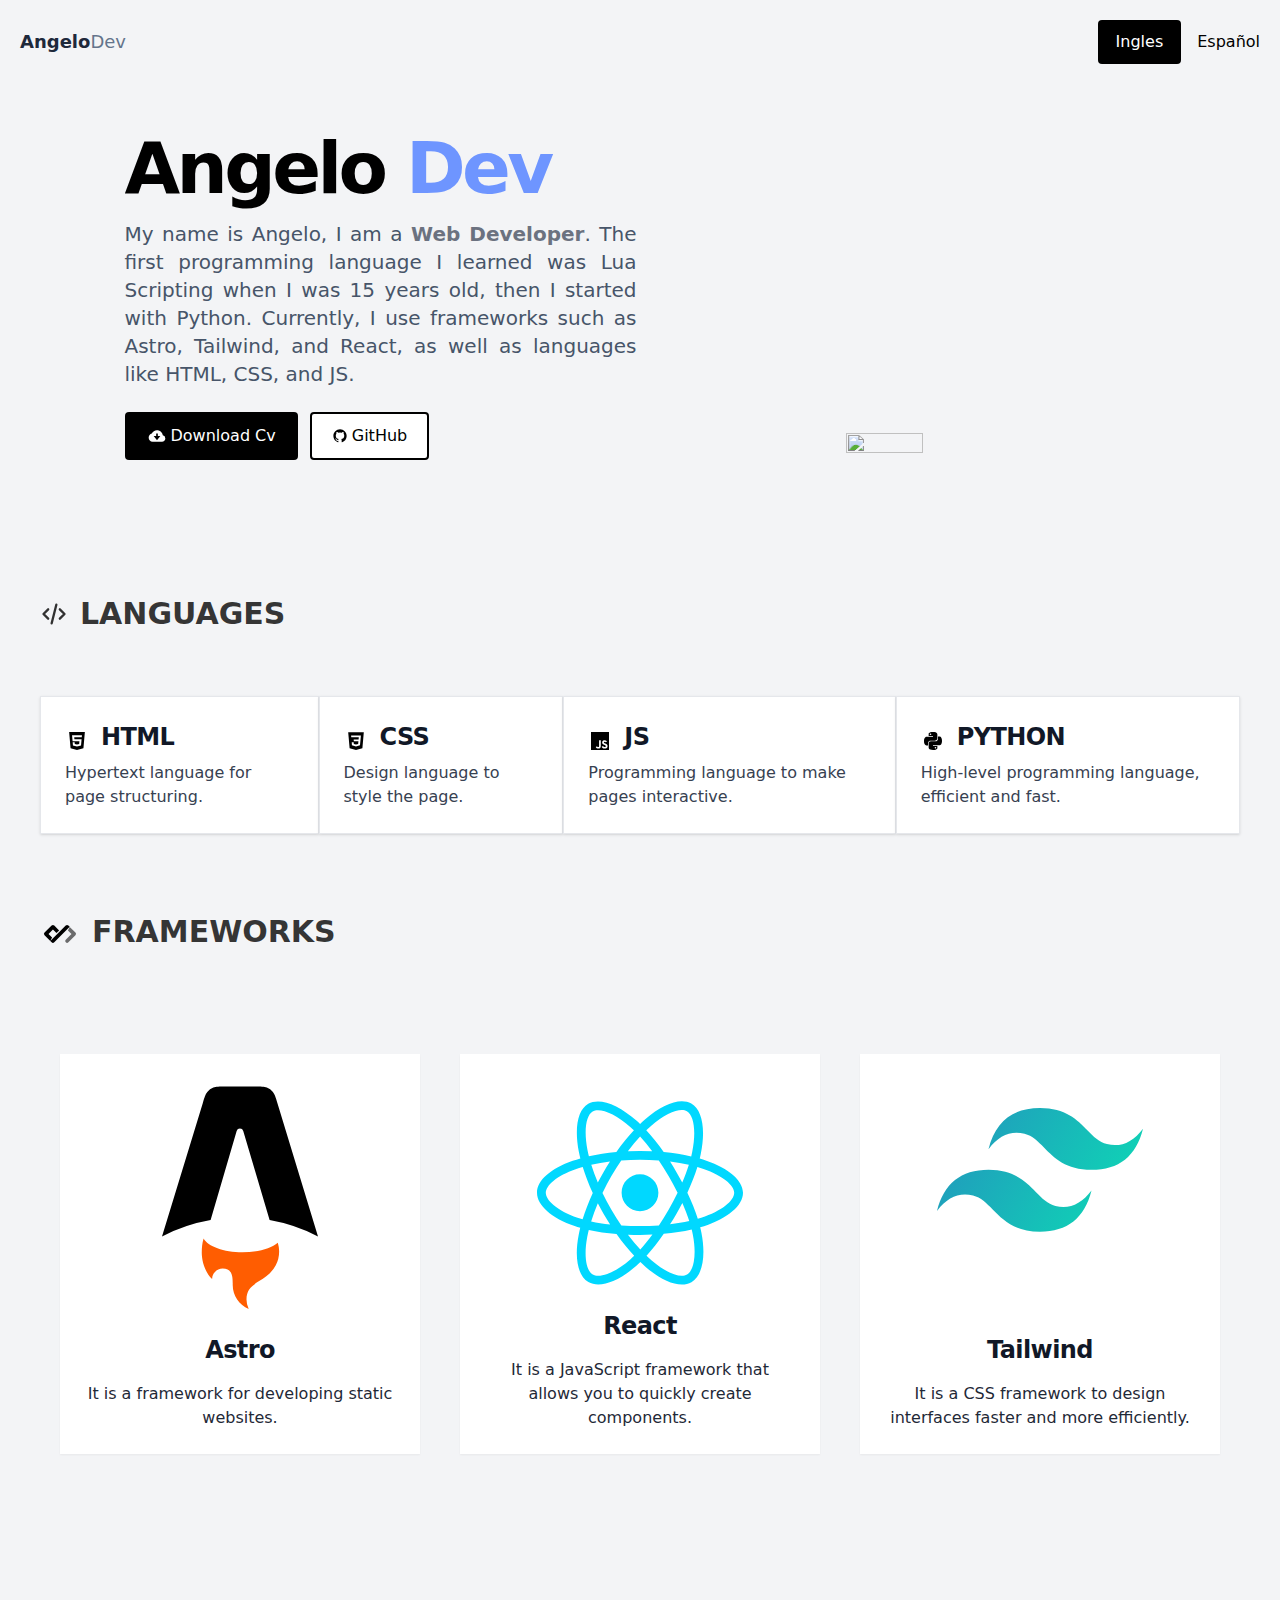
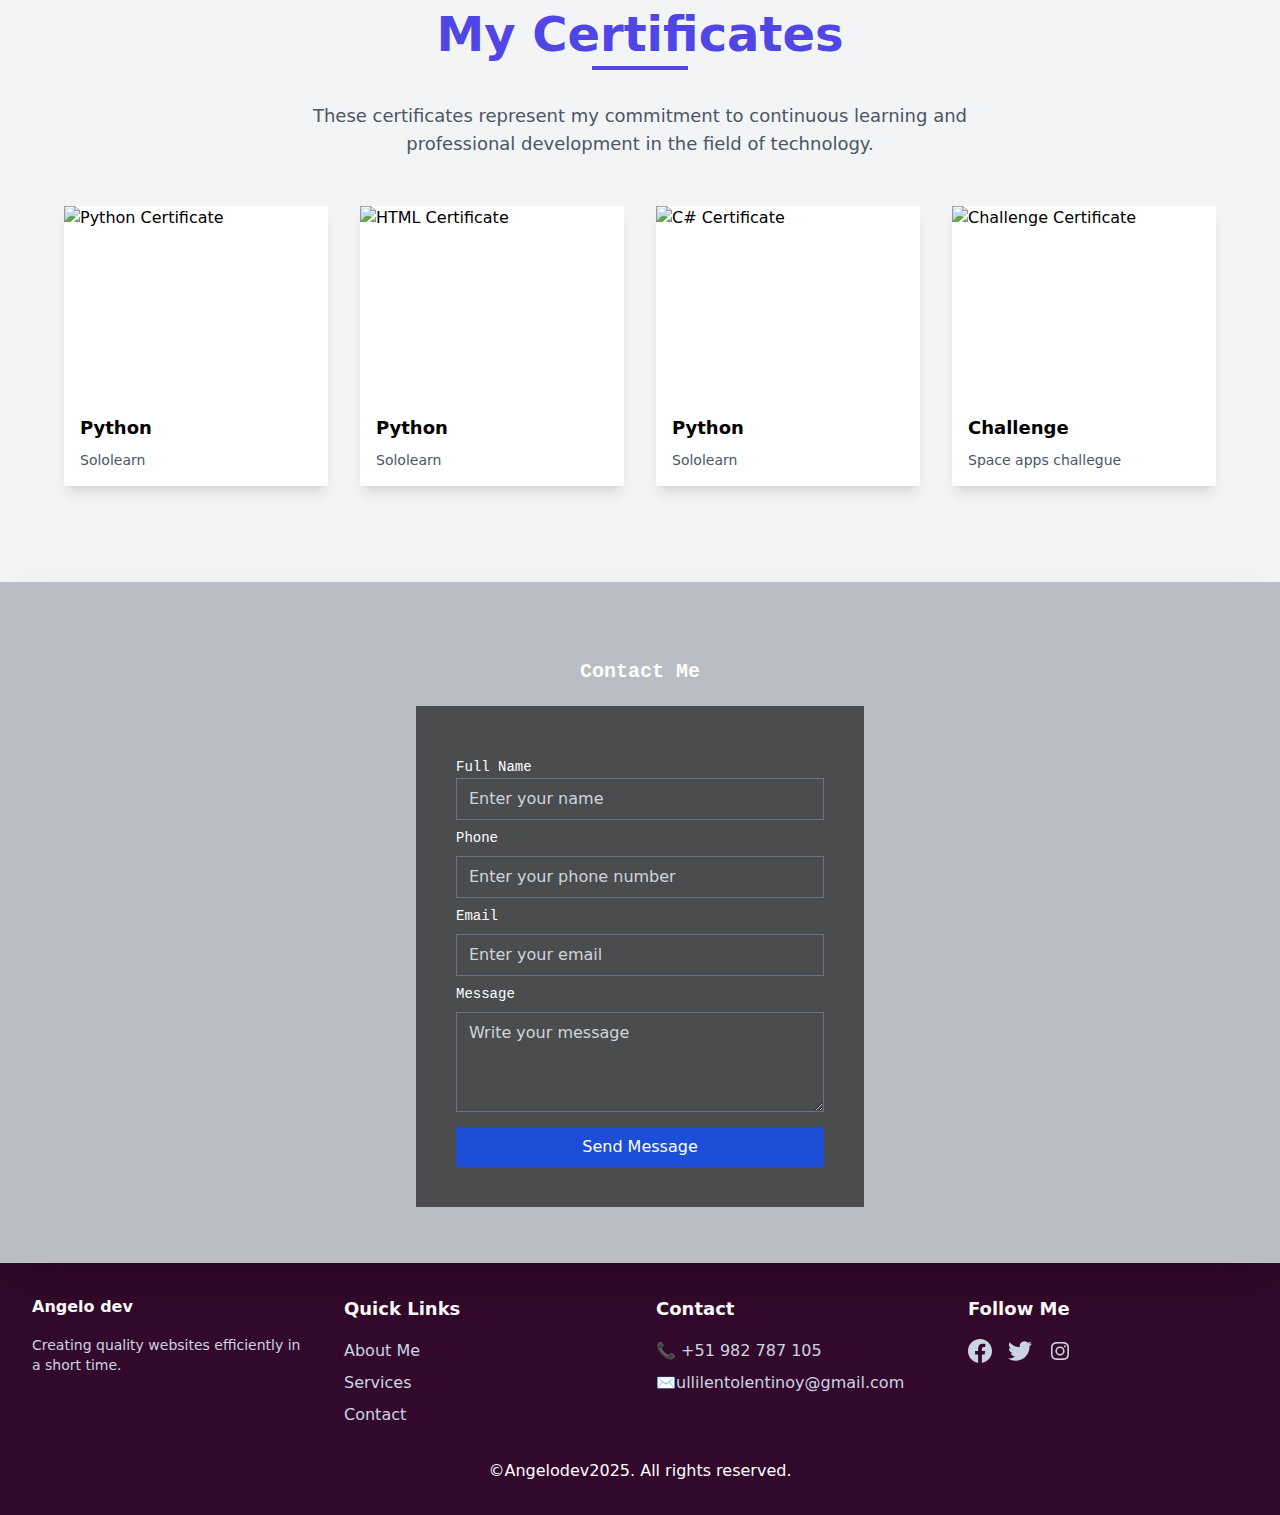
==== commit 5df6aa6b: "xd" ====
--- a/en/index.html
+++ b/en/index.html
@@ -38,4 +38,4 @@
 These certificates represent my commitment to continuous learning and professional development in the field of technology.
 </p> <div class="grid grid-cols-1 sm:grid-cols-2 lg:grid-cols-4 gap-8 max-w-6xl mx-auto"> <div class="bg-white rounded-lg shadow-lg overflow-hidden transform transition duration-300 hover:scale-105 hover:shadow-xl"> <img src="https://api2.sololearn.com/v2/certificates/CC-PS8RVV33/image/png" class="w-full h-48 object-cover" alt="Python Certificate"> <div class="p-4"> <h3 class="font-semibold text-lg mb-2">Python</h3> <p class="text-gray-600 text-sm">Sololearn</p> </div> </div> <div class="bg-white rounded-lg shadow-lg overflow-hidden transform transition duration-300 hover:scale-105 hover:shadow-xl"> <img src="https://api2.sololearn.com/v2/certificates/CC-HWNMALXX/image/png" class="w-full h-48 object-cover" alt="HTML Certificate"> <div class="p-4"> <h3 class="font-semibold text-lg mb-2">Python</h3> <p class="text-gray-600 text-sm">Sololearn</p> </div> </div> <div class="bg-white rounded-lg shadow-lg overflow-hidden transform transition duration-300 hover:scale-105 hover:shadow-xl"> <img src="https://api2.sololearn.com/v2/certificates/CC-CSPEIE5J/image/png" class="w-full h-48 object-cover" alt="C# Certificate"> <div class="p-4"> <h3 class="font-semibold text-lg mb-2">Python</h3> <p class="text-gray-600 text-sm">Sololearn</p> </div> </div> <div class="bg-white rounded-lg shadow-lg overflow-hidden transform transition duration-300 hover:scale-105 hover:shadow-xl"> <img src="https://zzzangelo-y.github.io/imagenes/desafio.jpg" class="w-full h-48 object-cover" alt="Challenge Certificate"> <div class="p-4"> <h3 class="font-semibold text-lg mb-2">Challenge</h3> <p class="text-gray-600 text-sm">Space apps challegue</p> </div> </div> </div> </div> </section> </body></html> <div class="flex flex-col items-center w-full shadow-2xl border-gray-200 relative p-14 max-md:p-2" style="background-image:url(&quot;https://openseauserdata.com/files/5f085809f2b711643e4eb4974cc03c0e.gif&quot;);background-size:cover;background-position:center"><div class="absolute inset-0 bg-gray-700 bg-opacity-30"></div><div class="relative p-5 rounded-t-md"><h2 class="text-center text-xl font-bold font-mono text-white">Contact Me</h2></div><form action="https://formsubmit.co/ullilentolentinoy@gmail.com" method="POST" class="relative p-10 space-y-2 bg-black bg-opacity-60 rounded-md w-full max-w-md"><input type="hidden" name="_next" value="https://zzzangelo-y.vercel.app/"/><input type="hidden" name="_captcha" value="false"/><div><label for="name" class="text-sm font-medium mb-2 font-mono text-white">Full Name</label><input type="text" id="name" name="name" placeholder="Enter your name" class="w-full px-3 py-2 bg-transparent border border-gray-500 text-white rounded-md focus:outline-none focus:ring-2 focus:ring-blue-600 placeholder-gray-300" required="" value=""/></div><div><label for="phone" class="block text-sm font-medium mb-2 font-mono text-white">Phone</label><input type="tel" id="phone" name="phone" placeholder="Enter your phone number" class="w-full px-3 py-2 bg-transparent border border-gray-500 text-white rounded-md focus:outline-none focus:ring-2 focus:ring-blue-600 placeholder-gray-300" value=""/></div><div><label for="email" class="block text-sm font-medium mb-2 font-mono text-white">Email</label><input type="email" id="email" name="email" placeholder="Enter your email" class="w-full px-3 py-2 bg-transparent border border-gray-500 text-white rounded-md focus:outline-none focus:ring-2 focus:ring-blue-600 placeholder-gray-300" required="" value=""/></div><div><label for="message" class="block text-sm font-medium mb-2 font-mono text-white">Message</label><textarea id="message" name="message" placeholder="Write your message" class="w-full px-3 py-2 bg-transparent border border-gray-500 text-white rounded-md focus:outline-none focus:ring-2 focus:ring-blue-600 placeholder-gray-300 min-h-[100px]" required=""></textarea></div><button type="submit" class="w-full bg-blue-700 text-white py-2 rounded-md hover:bg-blue-800 transition duration-300 ease-in-out">Send Message</button></form></div> <footer class="bg-[#32092B] text-white py-8 mt-auto"> <div class="max-w-7xl mx-auto px-4 sm:px-6 lg:px-8"> <div class="grid grid-cols-1 sm:grid-cols-2 md:grid-cols-4 gap-8"> <div class="space-y-4 text-center sm:text-left"> <div class="flex items-center justify-center sm:justify-start space-x-2"> <span class="font-bold">Angelo dev</span> </div> <p class="text-slate-300 text-sm">
 Creating quality websites efficiently in a short time.
-</p> </div> <!-- Quick Links --> <div class="space-y-4 text-center sm:text-left"> <h3 class="text-lg font-semibold">Quick Links</h3> <ul class="space-y-2"> <li> <a href="#" class="text-slate-300 hover:text-white transition">About Me</a> </li> <li> <a href="#" class="text-slate-300 hover:text-white transition">Services</a> </li> <li> <a href="#" class="text-slate-300 hover:text-white transition">Contact</a> </li> </ul> </div> <!-- Contact --> <div class="space-y-4 flex flex-col text-center sm:text-left"> <h3 class="text-lg font-semibold">Contact</h3> <ul class="space-y-2 text-slate-300 flex flex-col items-center sm:items-start"> <a href="tel:+51974475047" class="flex items-center space-x-1"> <li>📞 +51 982 787 105</li> </a> <li>✉️ullilentolentinoy@gmail.com</li> </ul> </div> <!-- Social Media --> <div class="space-y-4 text-center sm:text-left"> <h3 class="text-lg font-semibold">Follow Me</h3> <div class="flex space-x-4 justify-center sm:justify-start"> <a href="#" class="text-slate-300 hover:text-white transition"> <svg class="h-6 w-6" fill="currentColor" viewBox="0 0 24 24"> <path d="M24 12.073c0-6.627-5.373-12-12-12s-12 5.373-12 12c0 5.99 4.388 10.954 10.125 11.854v-8.385H7.078v-3.47h3.047V9.43c0-3.007 1.792-4.669 4.533-4.669 1.312 0 2.686.235 2.686.235v2.953H15.83c-1.491 0-1.956.925-1.956 1.874v2.25h3.328l-.532 3.47h-2.796v8.385C19.612 23.027 24 18.062 24 12.073z"></path> </svg> </a> <a href="#" class="text-slate-300 hover:text-white transition"> <svg class="h-6 w-6" fill="currentColor" viewBox="0 0 24 24"> <path d="M23.953 4.57a10 10 0 01-2.825.775 4.958 4.958 0 002.163-2.723c-.951.555-2.005.959-3.127 1.184a4.92 4.92 0 00-8.384 4.482C7.69 8.095 4.067 6.13 1.64 3.162a4.822 4.822 0 00-.666 2.475c0 1.71.87 3.213 2.188 4.096a4.904 4.904 0 01-2.228-.616v.06a4.923 4.923 0 003.946 4.827 4.996 4.996 0 01-2.212.085 4.936 4.936 0 004.604 3.417 9.867 9.867 0 01-6.102 2.105c-.39 0-.779-.023-1.17-.067a13.995 13.995 0 007.557 2.209c9.053 0 13.998-7.496 13.998-13.985 0-.21 0-.42-.015-.63A9.935 9.935 0 0024 4.59z"></path> </svg> </a> <a href="#" class="text-slate-300 hover:text-white transition"> <svg class="h-6 w-6" fill="currentColor" viewBox="0 0 24 24"> <path d="M12 0C8.74 0 8.333.015 7.053.072 5.775.132 4.905.333 4.14.63c-.789.306-1.459.717-2.126 1.384S.935 3.35.63 4.14C.333 4.905.131 5.775.072 7.053.012 8.333 0 8.74 0 12s.015 3.667.072 4.947c.06 1.277.261 2.148.558 2.913.306.788.717 1.459 1.384 2.126.667.666 1.336 1.079 2.126 1.384.766.296 1.636.499 2.913.558C8.333 23.988 8.74 24 12 24s3.667-.015 4.947-.072c1.277-.06 2.148-.262 2.913-.558.788-.306 1.459-.718 2.126-1.384.666-.667 1.079-1.335 1.384-2.126.296-.765.499-1.636.558-2.913.06-1.28.072-1.687.072-4.947s-.015-3.667-.072-4.947c-.06-1.277-.262-2.149-.558-2.913-.306-.789-.718-1.459-1.384-2.126C21.319 1.347 20.651.935 19.86.63c-.765-.297-1.636-.499-2.913-.558C15.667.012 15.26 0 12 0zm0 2.16c3.203 0 3.585.016 4.85.071 1.17.055 1.805.249 2.227.415.562.217.96.477 1.382.896.419.42.679.819.896 1.381.164.422.36 1.057.413 2.227.057 1.266.07 1.646.07 4.85s-.015 3.585-.074 4.85c-.061 1.17-.256 1.805-.421 2.227-.224.562-.479.96-.899 1.382-.419.419-.824.679-1.38.896-.42.164-1.065.36-2.235.413-1.274.057-1.649.07-4.859.07-3.211 0-3.586-.015-4.859-.074-1.171-.061-1.816-.256-2.227-.413-.562-.217-.96-.477-1.381-.896-.42-.422-.681-.819-.896-1.382-.164-.422-.36-1.057-.413-2.227-.057-1.264-.07-1.645-.07-4.85 0-3.207.015-3.585.074-4.85.061-1.17.249-1.805.413-2.227.215-.562.48-.96.899-1.381.42-.42.819-.679 1.38-.896 1.47-.573 3.149-.65 5.618-.656zm-2.93 3.723v8.33h3.46v-8.33h-3.46zm1.735-5.054c-.17 0-.312.136-.312.306 0 .169.14.306.312.306.17 0 .307-.137.307-.306 0-.17-.136-.306-.307-.306zm5.042 5.054v8.33h3.46v-8.33h-3.46z"></path> </svg> </a> </div> </div> </div> <!-- Copyright --> <div class="text-center mt-8"> <p>&copy;Angelodev2025. All rights reserved.</p> </div> </div> </footer>  </body></html> +</p> </div> <!-- Quick Links --> <div class="space-y-4 text-center sm:text-left"> <h3 class="text-lg font-semibold">Quick Links</h3> <ul class="space-y-2"> <li> <a href="#" class="text-slate-300 hover:text-white transition">About Me</a> </li> <li> <a href="#" class="text-slate-300 hover:text-white transition">Services</a> </li> <li> <a href="#" class="text-slate-300 hover:text-white transition">Contact</a> </li> </ul> </div> <!-- Contact --> <div class="space-y-4 flex flex-col text-center sm:text-left"> <h3 class="text-lg font-semibold">Contact</h3> <ul class="space-y-2 text-slate-300 flex flex-col items-center sm:items-start"> <a href="tel:+51974475047" class="flex items-center space-x-1"> <li>📞 +51 982 787 105</li> </a> <li>✉️ullilentolentinoy@gmail.com</li> </ul> </div> <!-- Social Media --> <div class="space-y-4 text-center sm:text-left"> <h3 class="text-lg font-semibold">Follow Me</h3> <div class="flex space-x-4 justify-center sm:justify-start"> <a href="#" class="text-slate-300 hover:text-white transition"> <svg class="h-6 w-6" fill="currentColor" viewBox="0 0 24 24"> <path d="M24 12.073c0-6.627-5.373-12-12-12s-12 5.373-12 12c0 5.99 4.388 10.954 10.125 11.854v-8.385H7.078v-3.47h3.047V9.43c0-3.007 1.792-4.669 4.533-4.669 1.312 0 2.686.235 2.686.235v2.953H15.83c-1.491 0-1.956.925-1.956 1.874v2.25h3.328l-.532 3.47h-2.796v8.385C19.612 23.027 24 18.062 24 12.073z"></path> </svg> </a> <a href="#" class="text-slate-300 hover:text-white transition"> <svg class="h-6 w-6" fill="currentColor" viewBox="0 0 24 24"> <path d="M23.953 4.57a10 10 0 01-2.825.775 4.958 4.958 0 002.163-2.723c-.951.555-2.005.959-3.127 1.184a4.92 4.92 0 00-8.384 4.482C7.69 8.095 4.067 6.13 1.64 3.162a4.822 4.822 0 00-.666 2.475c0 1.71.87 3.213 2.188 4.096a4.904 4.904 0 01-2.228-.616v.06a4.923 4.923 0 003.946 4.827 4.996 4.996 0 01-2.212.085 4.936 4.936 0 004.604 3.417 9.867 9.867 0 01-6.102 2.105c-.39 0-.779-.023-1.17-.067a13.995 13.995 0 007.557 2.209c9.053 0 13.998-7.496 13.998-13.985 0-.21 0-.42-.015-.63A9.935 9.935 0 0024 4.59z"></path> </svg> </a> <a href="#" class="text-slate-300 hover:text-white transition"> <svg class="h-6 w-6" fill="currentColor" viewBox="0 0 24 24"><path d="M11.999 7.377a4.623 4.623 0 1 0 0 9.248 4.623 4.623 0 0 0 0-9.248zm0 7.627a3.004 3.004 0 1 1 0-6.008 3.004 3.004 0 0 1 0 6.008z"></path><circle cx="16.806" cy="7.207" r="1.078"></circle><path d="M20.533 6.111A4.605 4.605 0 0 0 17.9 3.479a6.606 6.606 0 0 0-2.186-.42c-.963-.042-1.268-.054-3.71-.054s-2.755 0-3.71.054a6.554 6.554 0 0 0-2.184.42 4.6 4.6 0 0 0-2.633 2.632 6.585 6.585 0 0 0-.419 2.186c-.043.962-.056 1.267-.056 3.71 0 2.442 0 2.753.056 3.71.015.748.156 1.486.419 2.187a4.61 4.61 0 0 0 2.634 2.632 6.584 6.584 0 0 0 2.185.45c.963.042 1.268.055 3.71.055s2.755 0 3.71-.055a6.615 6.615 0 0 0 2.186-.419 4.613 4.613 0 0 0 2.633-2.633c.263-.7.404-1.438.419-2.186.043-.962.056-1.267.056-3.71s0-2.753-.056-3.71a6.581 6.581 0 0 0-.421-2.217zm-1.218 9.532a5.043 5.043 0 0 1-.311 1.688 2.987 2.987 0 0 1-1.712 1.711 4.985 4.985 0 0 1-1.67.311c-.95.044-1.218.055-3.654.055-2.438 0-2.687 0-3.655-.055a4.96 4.96 0 0 1-1.669-.311 2.985 2.985 0 0 1-1.719-1.711 5.08 5.08 0 0 1-.311-1.669c-.043-.95-.053-1.218-.053-3.654 0-2.437 0-2.686.053-3.655a5.038 5.038 0 0 1 .311-1.687c.305-.789.93-1.41 1.719-1.712a5.01 5.01 0 0 1 1.669-.311c.951-.043 1.218-.055 3.655-.055s2.687 0 3.654.055a4.96 4.96 0 0 1 1.67.311 2.991 2.991 0 0 1 1.712 1.712 5.08 5.08 0 0 1 .311 1.669c.043.951.054 1.218.054 3.655 0 2.436 0 2.698-.043 3.654h-.011z"></path></svg> </a> </div> </div> </div> <!-- Copyright --> <div class="text-center mt-8"> <p>&copy;Angelodev2025. All rights reserved.</p> </div> </div> </footer>  </body></html> 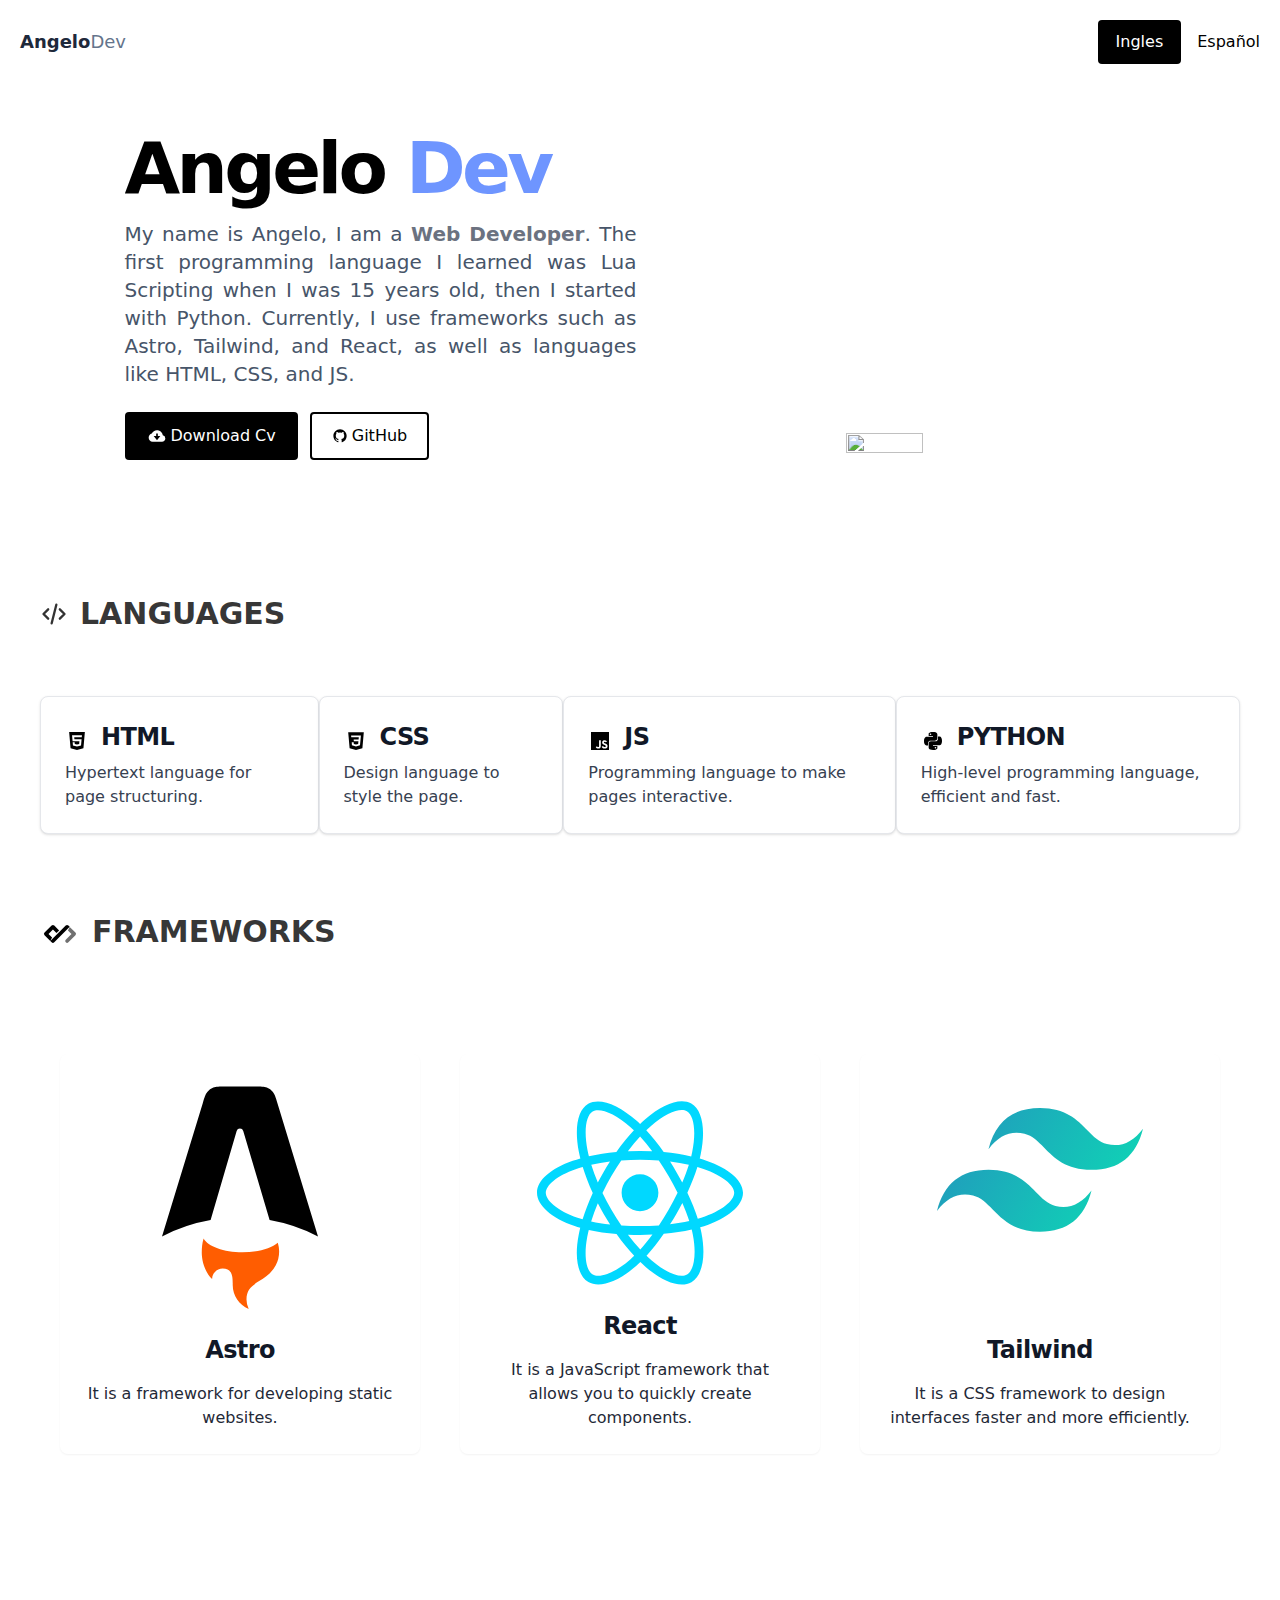
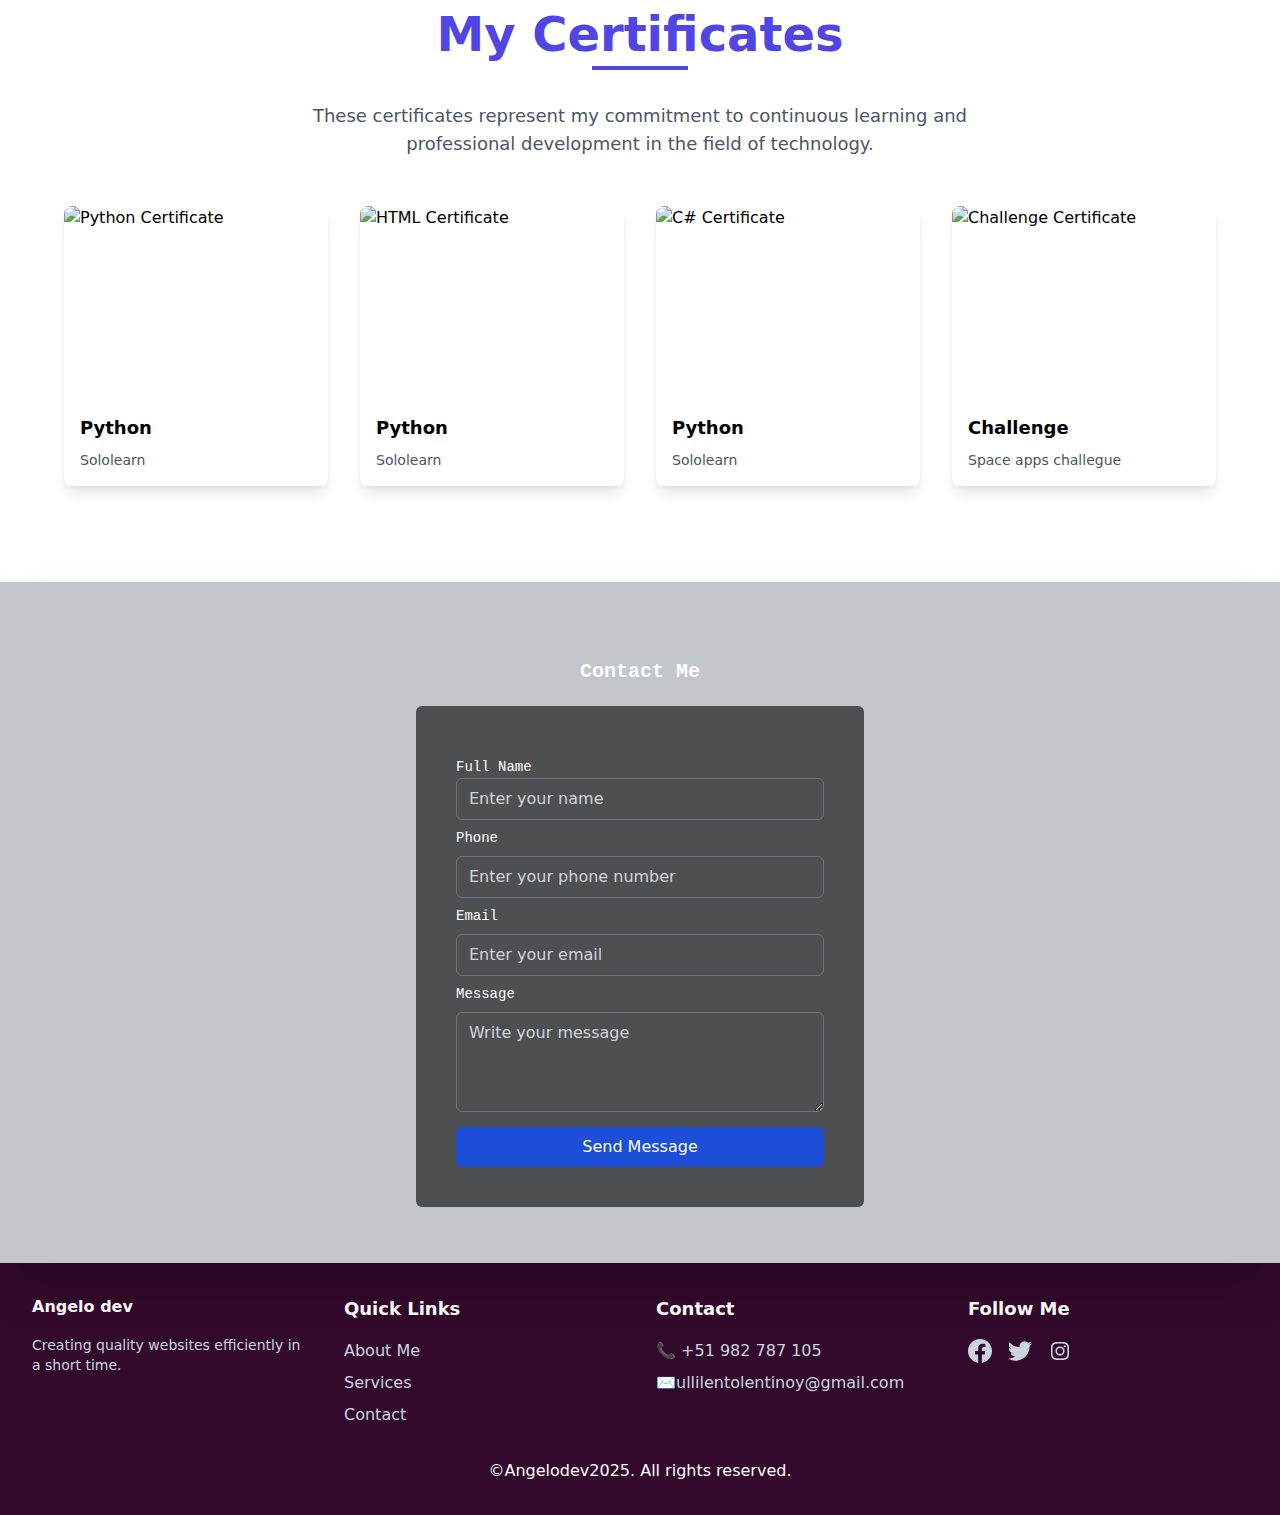
==== commit acb42786: "npm run daisyui" ====
--- a/en/index.html
+++ b/en/index.html
@@ -1,8 +1,8 @@
-<!DOCTYPE html><html lang="en"> <head><meta charset="UTF-8"><meta name="description" content="Portafolio Angelo dev"><meta name="viewport" content="width=device-width"><link rel="icon" type="image/svg+xml" href="/favicon.svg"><meta name="generator" content="Astro v4.16.13"><title>zzz_angelo</title><link rel="stylesheet" href="/_astro/en.D28jVTCt.css">
+<!DOCTYPE html><html lang="en" data-astro-cid-sckkx6r4> <head><meta charset="UTF-8"><meta name="description" content="Portafolio Angelo dev"><meta name="viewport" content="width=device-width"><link rel="icon" type="image/svg+xml" href="/favicon.svg"><meta name="generator" content="Astro v5.5.2"><title>zzz_angelo</title><link rel="stylesheet" href="/_astro/en.DGfvywTI.css">
 <style>h1[data-astro-cid-lg5yzesf] strong[data-astro-cid-lg5yzesf]{color:#6e95ff}
-</style><script type="module" src="/_astro/hoisted.DjeMcCl_.js"></script></head> <body>  <div class="max-w-screen-xl mx-auto px-5"> <header class="flex flex-col lg:flex-row justify-between items-center my-5"> <div class="flex w-full lg:w-auto items-center justify-between"> <a href="/" class="text-lg"> <span class="font-bold text-slate-800">Angelo</span><span class="text-slate-500">Dev</span> </a> <div class="block lg:hidden"> <button id="menu-toggle" aria-label="Toggle Menu"> <svg fill="currentColor" class="w-4 h-4 text-gray-800" width="24" height="24" viewBox="0 0 24 24" xmlns="https://www.w3.org/2000/svg"> <title>Toggle Menu</title> <path class="close-icon hidden" fill-rule="evenodd" clip-rule="evenodd" d="M18.278 16.864a1 1 0 01-1.414 1.414l-4.829-4.828-4.828 4.828a1 1 0 01-1.414-1.414l4.828-4.829-4.828-4.828a1 1 0 011.414-1.414l4.829 4.828 4.828-4.828a1 1 0 111.414 1.414l-4.828 4.829 4.828 4.828z"></path> <path class="open-icon" fill-rule="evenodd" d="M4 5h16a1 1 0 010 2H4a1 1 0 110-2zm0 6h16a1 1 0 010 2H4a1 1 0 010-2zm0 6h16a1 1 0 010 2H4a1 1 0 010-2z"></path> </svg> </button> </div> </div> <div> <div class="hidden lg:flex items-center gap-4"> <a class="rounded text-center transition focus-visible:ring-2 ring-offset-2 ring-gray-200 px-4 py-2 bg-black text-white hover:bg-gray-800 border-2 border-transparent" href="/en">Ingles</a> <a href="/" class="">Español </a> </div> </div> </header> <!-- Menú lateral para móvil --> <div id="sidebar" class="fixed inset-y-0 left-0 w-64 bg-white shadow-lg transform -translate-x-full transition-transform duration-300 ease-in-out lg:hidden"> <div class="flex flex-col items-center p-4 mt-4 space-y-2"> <a href="/en" class="max-w-52 block w-full text-center py-2 bg-black text-white hover:bg-gray-800 rounded">English
+</style></head> <body data-astro-cid-sckkx6r4>  <div class="max-w-screen-xl mx-auto px-5"> <header class="flex flex-col lg:flex-row justify-between items-center my-5"> <div class="flex w-full lg:w-auto items-center justify-between"> <a href="/" class="text-lg"> <span class="font-bold text-slate-800">Angelo</span><span class="text-slate-500">Dev</span> </a> <div class="block lg:hidden"> <button id="menu-toggle" aria-label="Toggle Menu"> <svg fill="currentColor" class="w-4 h-4 text-gray-800" width="24" height="24" viewBox="0 0 24 24" xmlns="https://www.w3.org/2000/svg"> <title>Toggle Menu</title> <path class="close-icon hidden" fill-rule="evenodd" clip-rule="evenodd" d="M18.278 16.864a1 1 0 01-1.414 1.414l-4.829-4.828-4.828 4.828a1 1 0 01-1.414-1.414l4.828-4.829-4.828-4.828a1 1 0 011.414-1.414l4.829 4.828 4.828-4.828a1 1 0 111.414 1.414l-4.828 4.829 4.828 4.828z"></path> <path class="open-icon" fill-rule="evenodd" d="M4 5h16a1 1 0 010 2H4a1 1 0 110-2zm0 6h16a1 1 0 010 2H4a1 1 0 010-2zm0 6h16a1 1 0 010 2H4a1 1 0 010-2z"></path> </svg> </button> </div> </div> <div> <div class="hidden lg:flex items-center gap-4"> <a class="rounded text-center transition focus-visible:ring-2 ring-offset-2 ring-gray-200 px-4 py-2 bg-black text-white hover:bg-gray-800 border-2 border-transparent" href="/en">Ingles</a> <a href="/" class="">Español </a> </div> </div> </header> <!-- Menú lateral para móvil --> <div id="sidebar" class="fixed inset-y-0 left-0 w-64 bg-white shadow-lg transform -translate-x-full transition-transform duration-300 ease-in-out lg:hidden"> <div class="flex flex-col items-center p-4 mt-4 space-y-2"> <a href="/en" class="max-w-52 block w-full text-center py-2 bg-black text-white hover:bg-gray-800 rounded">English
 </a> <a href="/" class="max-w-52 block w-full text-center py-2 bg-gray-100 hover:bg-gray-200 rounded">Spanish
-</a> </div> </div> </div>  <div class="max-w-screen-xl mx-auto px-5" data-astro-cid-lg5yzesf> <main class="flex flex-wrap justify-around lg:grid-cols-2 place-items-end pt-16 pb-8 md:pt-12 md:pb-24" data-astro-cid-lg5yzesf> <div data-astro-cid-lg5yzesf> <h1 class="text-5xl lg:text-6xl xl:text-7xl font-bold lg:tracking-tight xl:tracking-tighter" data-astro-cid-lg5yzesf>
+</a> </div> </div> </div> <script type="module">const e=document.getElementById("menu-toggle"),o=document.getElementById("sidebar"),n=document.querySelector(".open-icon"),t=document.querySelector(".close-icon");e&&o&&n&&t?e.addEventListener("click",()=>{o.classList.toggle("-translate-x-full"),n.classList.toggle("hidden"),t.classList.toggle("hidden")}):console.error("Uno o más elementos necesarios no fueron encontrados en el DOM");</script> <div class="max-w-screen-xl mx-auto px-5" data-astro-cid-lg5yzesf> <main class="flex flex-wrap justify-around lg:grid-cols-2 place-items-end pt-16 pb-8 md:pt-12 md:pb-24" data-astro-cid-lg5yzesf> <div data-astro-cid-lg5yzesf> <h1 class="text-5xl lg:text-6xl xl:text-7xl font-bold lg:tracking-tight xl:tracking-tighter" data-astro-cid-lg5yzesf>
 Angelo <strong data-astro-cid-lg5yzesf>Dev</strong> </h1> <p class="text-xl mt-4 text-slate-600 max-w-lg text-justify" data-astro-cid-lg5yzesf>
 My name is Angelo, I am a <strong class="text-gray-500" data-astro-cid-lg5yzesf>Web Developer</strong>. The first programming language I learned was Lua Scripting when I was
         15 years old, then I started with Python. Currently, I use frameworks
@@ -32,7 +32,7 @@
 High-level programming language, efficient and fast.
 </p> </div> </div></div> <h2 class="flex m-10 max-sm:m-3 text-3xl font-semibold gap-x-3 text-black/80 dark:text-white undefined"> <svg xmlns="http://www.w3.org/2000/svg" width="40" height="40" viewBox="0 0 40 40"><g fill="#000" fill-rule="evenodd"><path d="m31.48 19.944-3.533-3.533 1.765-3.531 5.74 5.74a1.873 1.873 0 0 1 0 2.648l-7.065 7.064a1.873 1.873 0 0 1-2.648-2.648l5.74-5.74Z" opacity=".56"></path><path d="M25.74 11.548a1.873 1.873 0 0 1 2.649 0l1.324 1.325-15.452 15.452a1.873 1.873 0 0 1-2.649 0l-1.324-1.324L25.74 11.548Zm-6.622 4.857-2.65 2.649-3.532-3.533-4.415 4.416 3.532 3.532-1.765 3.532-5.74-5.74a1.873 1.873 0 0 1 0-2.648l7.064-7.064a1.873 1.873 0 0 1 2.65 0l4.856 4.856Z"></path></g></svg>
 FRAMEWORKS
-</h2> <div class="flex p-10 max-sm:flex-col max-sm:w-full items-center"> <article class="flex flex-col items-center justify-between p-6 m-5 bg-white rounded-lg shadow-sm h-[400px] w-full"> <div class="flex items-center justify-center h-68"> <!-- Fixed height container for SVG --> <a href="/01-inicio" class="group hover:scale-110 transition duration-300"> <svg viewBox="0 0 256 366" xmlns="http://www.w3.org/2000/svg" width="156" height="240" preserveAspectRatio="xMidYMid"><path fill="#000" d="M182.022 9.147c2.982 3.702 4.502 8.697 7.543 18.687L256 246.074a276.467 276.467 0 0 0-79.426-26.891L133.318 73.008a5.63 5.63 0 0 0-10.802.017L79.784 219.11A276.453 276.453 0 0 0 0 246.04L66.76 27.783c3.051-9.972 4.577-14.959 7.559-18.654a24.541 24.541 0 0 1 9.946-7.358C88.67 0 93.885 0 104.314 0h47.683c10.443 0 15.664 0 20.074 1.774a24.545 24.545 0 0 1 9.95 7.373Z"></path><path fill="#FF5D01" d="M189.972 256.46c-10.952 9.364-32.812 15.751-57.992 15.751-30.904 0-56.807-9.621-63.68-22.56-2.458 7.415-3.009 15.903-3.009 21.324 0 0-1.619 26.623 16.898 45.14 0-9.615 7.795-17.41 17.41-17.41 16.48 0 16.46 14.378 16.446 26.043l-.001 1.041c0 17.705 10.82 32.883 26.21 39.28a35.685 35.685 0 0 1-3.588-15.647c0-16.886 9.913-23.173 21.435-30.48 9.167-5.814 19.353-12.274 26.372-25.232a47.588 47.588 0 0 0 5.742-22.735c0-5.06-.786-9.938-2.243-14.516Z"></path></svg> </a> </div> <div class="w-full text-center space-y-4"> <!-- Text content with consistent spacing --> <h2 class="text-2xl font-bold tracking-tight text-gray-900"> <a href="/01-inicio" class="hover:text-sky-500 transition duration-300"> Astro </a> </h2> <p class="text-base font-light text-gray-800 line-clamp-3"> <!-- Limit lines of text --> It is a framework for developing static websites. </p> </div> </article> <article class="flex flex-col items-center justify-between p-6 m-5 bg-white rounded-lg shadow-sm h-[400px] w-full"> <div class="flex items-center justify-center h-68"> <!-- Fixed height container for SVG --> <a href="/01-inicio" class="group hover:scale-110 transition duration-300"> <svg viewBox="0 0 256 228" width="206" height="230" xmlns="http://www.w3.org/2000/svg" preserveAspectRatio="xMidYMid"><path d="M210.483 73.824a171.49 171.49 0 0 0-8.24-2.597c.465-1.9.893-3.777 1.273-5.621 6.238-30.281 2.16-54.676-11.769-62.708-13.355-7.7-35.196.329-57.254 19.526a171.23 171.23 0 0 0-6.375 5.848 155.866 155.866 0 0 0-4.241-3.917C100.759 3.829 77.587-4.822 63.673 3.233 50.33 10.957 46.379 33.89 51.995 62.588a170.974 170.974 0 0 0 1.892 8.48c-3.28.932-6.445 1.924-9.474 2.98C17.309 83.498 0 98.307 0 113.668c0 15.865 18.582 31.778 46.812 41.427a145.52 145.52 0 0 0 6.921 2.165 167.467 167.467 0 0 0-2.01 9.138c-5.354 28.2-1.173 50.591 12.134 58.266 13.744 7.926 36.812-.22 59.273-19.855a145.567 145.567 0 0 0 5.342-4.923 168.064 168.064 0 0 0 6.92 6.314c21.758 18.722 43.246 26.282 56.54 18.586 13.731-7.949 18.194-32.003 12.4-61.268a145.016 145.016 0 0 0-1.535-6.842c1.62-.48 3.21-.974 4.76-1.488 29.348-9.723 48.443-25.443 48.443-41.52 0-15.417-17.868-30.326-45.517-39.844Zm-6.365 70.984c-1.4.463-2.836.91-4.3 1.345-3.24-10.257-7.612-21.163-12.963-32.432 5.106-11 9.31-21.767 12.459-31.957 2.619.758 5.16 1.557 7.61 2.4 23.69 8.156 38.14 20.213 38.14 29.504 0 9.896-15.606 22.743-40.946 31.14Zm-10.514 20.834c2.562 12.94 2.927 24.64 1.23 33.787-1.524 8.219-4.59 13.698-8.382 15.893-8.067 4.67-25.32-1.4-43.927-17.412a156.726 156.726 0 0 1-6.437-5.87c7.214-7.889 14.423-17.06 21.459-27.246 12.376-1.098 24.068-2.894 34.671-5.345.522 2.107.986 4.173 1.386 6.193ZM87.276 214.515c-7.882 2.783-14.16 2.863-17.955.675-8.075-4.657-11.432-22.636-6.853-46.752a156.923 156.923 0 0 1 1.869-8.499c10.486 2.32 22.093 3.988 34.498 4.994 7.084 9.967 14.501 19.128 21.976 27.15a134.668 134.668 0 0 1-4.877 4.492c-9.933 8.682-19.886 14.842-28.658 17.94ZM50.35 144.747c-12.483-4.267-22.792-9.812-29.858-15.863-6.35-5.437-9.555-10.836-9.555-15.216 0-9.322 13.897-21.212 37.076-29.293 2.813-.98 5.757-1.905 8.812-2.773 3.204 10.42 7.406 21.315 12.477 32.332-5.137 11.18-9.399 22.249-12.634 32.792a134.718 134.718 0 0 1-6.318-1.979Zm12.378-84.26c-4.811-24.587-1.616-43.134 6.425-47.789 8.564-4.958 27.502 2.111 47.463 19.835a144.318 144.318 0 0 1 3.841 3.545c-7.438 7.987-14.787 17.08-21.808 26.988-12.04 1.116-23.565 2.908-34.161 5.309a160.342 160.342 0 0 1-1.76-7.887Zm110.427 27.268a347.8 347.8 0 0 0-7.785-12.803c8.168 1.033 15.994 2.404 23.343 4.08-2.206 7.072-4.956 14.465-8.193 22.045a381.151 381.151 0 0 0-7.365-13.322Zm-45.032-43.861c5.044 5.465 10.096 11.566 15.065 18.186a322.04 322.04 0 0 0-30.257-.006c4.974-6.559 10.069-12.652 15.192-18.18ZM82.802 87.83a323.167 323.167 0 0 0-7.227 13.238c-3.184-7.553-5.909-14.98-8.134-22.152 7.304-1.634 15.093-2.97 23.209-3.984a321.524 321.524 0 0 0-7.848 12.897Zm8.081 65.352c-8.385-.936-16.291-2.203-23.593-3.793 2.26-7.3 5.045-14.885 8.298-22.6a321.187 321.187 0 0 0 7.257 13.246c2.594 4.48 5.28 8.868 8.038 13.147Zm37.542 31.03c-5.184-5.592-10.354-11.779-15.403-18.433 4.902.192 9.899.29 14.978.29 5.218 0 10.376-.117 15.453-.343-4.985 6.774-10.018 12.97-15.028 18.486Zm52.198-57.817c3.422 7.8 6.306 15.345 8.596 22.52-7.422 1.694-15.436 3.058-23.88 4.071a382.417 382.417 0 0 0 7.859-13.026 347.403 347.403 0 0 0 7.425-13.565Zm-16.898 8.101a358.557 358.557 0 0 1-12.281 19.815 329.4 329.4 0 0 1-23.444.823c-7.967 0-15.716-.248-23.178-.732a310.202 310.202 0 0 1-12.513-19.846h.001a307.41 307.41 0 0 1-10.923-20.627 310.278 310.278 0 0 1 10.89-20.637l-.001.001a307.318 307.318 0 0 1 12.413-19.761c7.613-.576 15.42-.876 23.31-.876H128c7.926 0 15.743.303 23.354.883a329.357 329.357 0 0 1 12.335 19.695 358.489 358.489 0 0 1 11.036 20.54 329.472 329.472 0 0 1-11 20.722Zm22.56-122.124c8.572 4.944 11.906 24.881 6.52 51.026-.344 1.668-.73 3.367-1.15 5.09-10.622-2.452-22.155-4.275-34.23-5.408-7.034-10.017-14.323-19.124-21.64-27.008a160.789 160.789 0 0 1 5.888-5.4c18.9-16.447 36.564-22.941 44.612-18.3ZM128 90.808c12.625 0 22.86 10.235 22.86 22.86s-10.235 22.86-22.86 22.86-22.86-10.235-22.86-22.86 10.235-22.86 22.86-22.86Z" fill="#00D8FF"></path></svg> </a> </div> <div class="w-full text-center space-y-4"> <!-- Text content with consistent spacing --> <h2 class="text-2xl font-bold tracking-tight text-gray-900"> <a href="/01-inicio" class="hover:text-sky-500 transition duration-300"> React </a> </h2> <p class="text-base font-light text-gray-800 line-clamp-3"> <!-- Limit lines of text --> It is a JavaScript framework that allows you to quickly create components. </p> </div> </article> <article class="flex flex-col items-center justify-between p-6 m-5 bg-white rounded-lg shadow-sm h-[400px] w-full"> <div class="flex items-center justify-center h-68"> <!-- Fixed height container for SVG --> <a href="/01-inicio" class="group hover:scale-110 transition duration-300"> <svg viewBox="0 0 256 154" width="206" height="184" xmlns="http://www.w3.org/2000/svg" preserveAspectRatio="xMidYMid"> <defs><linearGradient x1="-2.778%" y1="32%" x2="100%" y2="67.556%" id="gradient"> <stop stop-color="#2298BD" offset="0%"></stop> <stop stop-color="#0ED7B5" offset="100%"></stop> </linearGradient></defs> <path d="M128 0C93.867 0 72.533 17.067 64 51.2 76.8 34.133 91.733 27.733 108.8 32c9.737 2.434 16.697 9.499 24.401 17.318C145.751 62.057 160.275 76.8 192 76.8c34.133 0 55.467-17.067 64-51.2-12.8 17.067-27.733 23.467-44.8 19.2-9.737-2.434-16.697-9.499-24.401-17.318C174.249 14.743 159.725 0 128 0ZM64 76.8C29.867 76.8 8.533 93.867 0 128c12.8-17.067 27.733-23.467 44.8-19.2 9.737 2.434 16.697 9.499 24.401 17.318C81.751 138.857 96.275 153.6 128 153.6c34.133 0 55.467-17.067 64-51.2-12.8 17.067-27.733 23.467-44.8 19.2-9.737-2.434-16.697-9.499-24.401-17.318C110.249 91.543 95.725 76.8 64 76.8Z" fill="url(#gradient)"></path></svg> </a> </div> <div class="w-full text-center space-y-4"> <!-- Text content with consistent spacing --> <h2 class="text-2xl font-bold tracking-tight text-gray-900"> <a href="/01-inicio" class="hover:text-sky-500 transition duration-300"> Tailwind </a> </h2> <p class="text-base font-light text-gray-800 line-clamp-3"> <!-- Limit lines of text --> It is a CSS framework to design interfaces faster and more efficiently. </p> </div> </article> </div> <html lang="en"> <head><meta charset="UTF-8"><meta name="viewport" content="width=device-width, initial-scale=1.0"><title>My Certificates</title></head> <body class="bg-gray-100"> <section class="py-16 md:py-24" id="portfolio"> <div class="container mx-auto px-4"> <h2 class="text-center font-bold text-4xl text-indigo-600 sm:text-5xl mb-2">
+</h2> <div class="flex p-10 max-sm:flex-col max-sm:w-full items-center"> <article class="flex flex-col items-center justify-between p-6 m-5 bg-white rounded-lg shadow-sm h-[400px] w-full"> <div class="flex items-center justify-center h-68"> <!-- Fixed height container for SVG --> <a href="/01-inicio" class="group hover:scale-110 transition duration-300"> <svg viewBox="0 0 256 366" xmlns="http://www.w3.org/2000/svg" width="156" height="240" preserveAspectRatio="xMidYMid"><path fill="#000" d="M182.022 9.147c2.982 3.702 4.502 8.697 7.543 18.687L256 246.074a276.467 276.467 0 0 0-79.426-26.891L133.318 73.008a5.63 5.63 0 0 0-10.802.017L79.784 219.11A276.453 276.453 0 0 0 0 246.04L66.76 27.783c3.051-9.972 4.577-14.959 7.559-18.654a24.541 24.541 0 0 1 9.946-7.358C88.67 0 93.885 0 104.314 0h47.683c10.443 0 15.664 0 20.074 1.774a24.545 24.545 0 0 1 9.95 7.373Z"></path><path fill="#FF5D01" d="M189.972 256.46c-10.952 9.364-32.812 15.751-57.992 15.751-30.904 0-56.807-9.621-63.68-22.56-2.458 7.415-3.009 15.903-3.009 21.324 0 0-1.619 26.623 16.898 45.14 0-9.615 7.795-17.41 17.41-17.41 16.48 0 16.46 14.378 16.446 26.043l-.001 1.041c0 17.705 10.82 32.883 26.21 39.28a35.685 35.685 0 0 1-3.588-15.647c0-16.886 9.913-23.173 21.435-30.48 9.167-5.814 19.353-12.274 26.372-25.232a47.588 47.588 0 0 0 5.742-22.735c0-5.06-.786-9.938-2.243-14.516Z"></path></svg> </a> </div> <div class="w-full text-center space-y-4"> <!-- Text content with consistent spacing --> <h2 class="text-2xl font-bold tracking-tight text-gray-900"> <a href="/01-inicio" class="hover:text-sky-500 transition duration-300"> Astro </a> </h2> <p class="text-base font-light text-gray-800 line-clamp-3"> <!-- Limit lines of text --> It is a framework for developing static websites. </p> </div> </article> <article class="flex flex-col items-center justify-between p-6 m-5 bg-white rounded-lg shadow-sm h-[400px] w-full"> <div class="flex items-center justify-center h-68"> <!-- Fixed height container for SVG --> <a href="/01-inicio" class="group hover:scale-110 transition duration-300"> <svg viewBox="0 0 256 228" width="206" height="230" xmlns="http://www.w3.org/2000/svg" preserveAspectRatio="xMidYMid"><path d="M210.483 73.824a171.49 171.49 0 0 0-8.24-2.597c.465-1.9.893-3.777 1.273-5.621 6.238-30.281 2.16-54.676-11.769-62.708-13.355-7.7-35.196.329-57.254 19.526a171.23 171.23 0 0 0-6.375 5.848 155.866 155.866 0 0 0-4.241-3.917C100.759 3.829 77.587-4.822 63.673 3.233 50.33 10.957 46.379 33.89 51.995 62.588a170.974 170.974 0 0 0 1.892 8.48c-3.28.932-6.445 1.924-9.474 2.98C17.309 83.498 0 98.307 0 113.668c0 15.865 18.582 31.778 46.812 41.427a145.52 145.52 0 0 0 6.921 2.165 167.467 167.467 0 0 0-2.01 9.138c-5.354 28.2-1.173 50.591 12.134 58.266 13.744 7.926 36.812-.22 59.273-19.855a145.567 145.567 0 0 0 5.342-4.923 168.064 168.064 0 0 0 6.92 6.314c21.758 18.722 43.246 26.282 56.54 18.586 13.731-7.949 18.194-32.003 12.4-61.268a145.016 145.016 0 0 0-1.535-6.842c1.62-.48 3.21-.974 4.76-1.488 29.348-9.723 48.443-25.443 48.443-41.52 0-15.417-17.868-30.326-45.517-39.844Zm-6.365 70.984c-1.4.463-2.836.91-4.3 1.345-3.24-10.257-7.612-21.163-12.963-32.432 5.106-11 9.31-21.767 12.459-31.957 2.619.758 5.16 1.557 7.61 2.4 23.69 8.156 38.14 20.213 38.14 29.504 0 9.896-15.606 22.743-40.946 31.14Zm-10.514 20.834c2.562 12.94 2.927 24.64 1.23 33.787-1.524 8.219-4.59 13.698-8.382 15.893-8.067 4.67-25.32-1.4-43.927-17.412a156.726 156.726 0 0 1-6.437-5.87c7.214-7.889 14.423-17.06 21.459-27.246 12.376-1.098 24.068-2.894 34.671-5.345.522 2.107.986 4.173 1.386 6.193ZM87.276 214.515c-7.882 2.783-14.16 2.863-17.955.675-8.075-4.657-11.432-22.636-6.853-46.752a156.923 156.923 0 0 1 1.869-8.499c10.486 2.32 22.093 3.988 34.498 4.994 7.084 9.967 14.501 19.128 21.976 27.15a134.668 134.668 0 0 1-4.877 4.492c-9.933 8.682-19.886 14.842-28.658 17.94ZM50.35 144.747c-12.483-4.267-22.792-9.812-29.858-15.863-6.35-5.437-9.555-10.836-9.555-15.216 0-9.322 13.897-21.212 37.076-29.293 2.813-.98 5.757-1.905 8.812-2.773 3.204 10.42 7.406 21.315 12.477 32.332-5.137 11.18-9.399 22.249-12.634 32.792a134.718 134.718 0 0 1-6.318-1.979Zm12.378-84.26c-4.811-24.587-1.616-43.134 6.425-47.789 8.564-4.958 27.502 2.111 47.463 19.835a144.318 144.318 0 0 1 3.841 3.545c-7.438 7.987-14.787 17.08-21.808 26.988-12.04 1.116-23.565 2.908-34.161 5.309a160.342 160.342 0 0 1-1.76-7.887Zm110.427 27.268a347.8 347.8 0 0 0-7.785-12.803c8.168 1.033 15.994 2.404 23.343 4.08-2.206 7.072-4.956 14.465-8.193 22.045a381.151 381.151 0 0 0-7.365-13.322Zm-45.032-43.861c5.044 5.465 10.096 11.566 15.065 18.186a322.04 322.04 0 0 0-30.257-.006c4.974-6.559 10.069-12.652 15.192-18.18ZM82.802 87.83a323.167 323.167 0 0 0-7.227 13.238c-3.184-7.553-5.909-14.98-8.134-22.152 7.304-1.634 15.093-2.97 23.209-3.984a321.524 321.524 0 0 0-7.848 12.897Zm8.081 65.352c-8.385-.936-16.291-2.203-23.593-3.793 2.26-7.3 5.045-14.885 8.298-22.6a321.187 321.187 0 0 0 7.257 13.246c2.594 4.48 5.28 8.868 8.038 13.147Zm37.542 31.03c-5.184-5.592-10.354-11.779-15.403-18.433 4.902.192 9.899.29 14.978.29 5.218 0 10.376-.117 15.453-.343-4.985 6.774-10.018 12.97-15.028 18.486Zm52.198-57.817c3.422 7.8 6.306 15.345 8.596 22.52-7.422 1.694-15.436 3.058-23.88 4.071a382.417 382.417 0 0 0 7.859-13.026 347.403 347.403 0 0 0 7.425-13.565Zm-16.898 8.101a358.557 358.557 0 0 1-12.281 19.815 329.4 329.4 0 0 1-23.444.823c-7.967 0-15.716-.248-23.178-.732a310.202 310.202 0 0 1-12.513-19.846h.001a307.41 307.41 0 0 1-10.923-20.627 310.278 310.278 0 0 1 10.89-20.637l-.001.001a307.318 307.318 0 0 1 12.413-19.761c7.613-.576 15.42-.876 23.31-.876H128c7.926 0 15.743.303 23.354.883a329.357 329.357 0 0 1 12.335 19.695 358.489 358.489 0 0 1 11.036 20.54 329.472 329.472 0 0 1-11 20.722Zm22.56-122.124c8.572 4.944 11.906 24.881 6.52 51.026-.344 1.668-.73 3.367-1.15 5.09-10.622-2.452-22.155-4.275-34.23-5.408-7.034-10.017-14.323-19.124-21.64-27.008a160.789 160.789 0 0 1 5.888-5.4c18.9-16.447 36.564-22.941 44.612-18.3ZM128 90.808c12.625 0 22.86 10.235 22.86 22.86s-10.235 22.86-22.86 22.86-22.86-10.235-22.86-22.86 10.235-22.86 22.86-22.86Z" fill="#00D8FF"></path></svg> </a> </div> <div class="w-full text-center space-y-4"> <!-- Text content with consistent spacing --> <h2 class="text-2xl font-bold tracking-tight text-gray-900"> <a href="/01-inicio" class="hover:text-sky-500 transition duration-300"> React </a> </h2> <p class="text-base font-light text-gray-800 line-clamp-3"> <!-- Limit lines of text --> It is a JavaScript framework that allows you to quickly create components. </p> </div> </article> <article class="flex flex-col items-center justify-between p-6 m-5 bg-white rounded-lg shadow-sm h-[400px] w-full"> <div class="flex items-center justify-center h-68"> <!-- Fixed height container for SVG --> <a href="/01-inicio" class="group hover:scale-110 transition duration-300"> <svg viewBox="0 0 256 154" width="206" height="184" xmlns="http://www.w3.org/2000/svg" preserveAspectRatio="xMidYMid"> <defs><linearGradient x1="-2.778%" y1="32%" x2="100%" y2="67.556%" id="gradient"> <stop stop-color="#2298BD" offset="0%"></stop> <stop stop-color="#0ED7B5" offset="100%"></stop> </linearGradient></defs> <path d="M128 0C93.867 0 72.533 17.067 64 51.2 76.8 34.133 91.733 27.733 108.8 32c9.737 2.434 16.697 9.499 24.401 17.318C145.751 62.057 160.275 76.8 192 76.8c34.133 0 55.467-17.067 64-51.2-12.8 17.067-27.733 23.467-44.8 19.2-9.737-2.434-16.697-9.499-24.401-17.318C174.249 14.743 159.725 0 128 0ZM64 76.8C29.867 76.8 8.533 93.867 0 128c12.8-17.067 27.733-23.467 44.8-19.2 9.737 2.434 16.697 9.499 24.401 17.318C81.751 138.857 96.275 153.6 128 153.6c34.133 0 55.467-17.067 64-51.2-12.8 17.067-27.733 23.467-44.8 19.2-9.737-2.434-16.697-9.499-24.401-17.318C110.249 91.543 95.725 76.8 64 76.8Z" fill="url(#gradient)"></path></svg> </a> </div> <div class="w-full text-center space-y-4"> <!-- Text content with consistent spacing --> <h2 class="text-2xl font-bold tracking-tight text-gray-900"> <a href="/01-inicio" class="hover:text-sky-500 transition duration-300"> Tailwind </a> </h2> <p class="text-base font-light text-gray-800 line-clamp-3"> <!-- Limit lines of text --> It is a CSS framework to design interfaces faster and more efficiently. </p> </div> </article> </div> <html lang="en"> <head><meta charset="UTF-8"><meta name="viewport" content="width=device-width, initial-scale=1.0"><title>My Certificates</title><script type="module" src="/_astro/Certificadoen.astro_astro_type_script_index_0_lang.CxO_JRN6.js"></script></head> <body class="bg-gray-100"> <section class="py-16 md:py-24" id="portfolio"> <div class="container mx-auto px-4"> <h2 class="text-center font-bold text-4xl text-indigo-600 sm:text-5xl mb-2">
 My Certificates
 </h2> <div class="w-24 h-1 bg-indigo-600 mx-auto mb-8"></div> <p class="text-center text-lg text-gray-600 max-w-2xl mx-auto mb-12">
 These certificates represent my commitment to continuous learning and professional development in the field of technology.
--- a/_astro/en.DGfvywTI.css
+++ b/_astro/en.DGfvywTI.css
@@ -0,0 +1 @@
+*,:before,:after{--tw-border-spacing-x: 0;--tw-border-spacing-y: 0;--tw-translate-x: 0;--tw-translate-y: 0;--tw-rotate: 0;--tw-skew-x: 0;--tw-skew-y: 0;--tw-scale-x: 1;--tw-scale-y: 1;--tw-pan-x: ;--tw-pan-y: ;--tw-pinch-zoom: ;--tw-scroll-snap-strictness: proximity;--tw-gradient-from-position: ;--tw-gradient-via-position: ;--tw-gradient-to-position: ;--tw-ordinal: ;--tw-slashed-zero: ;--tw-numeric-figure: ;--tw-numeric-spacing: ;--tw-numeric-fraction: ;--tw-ring-inset: ;--tw-ring-offset-width: 0px;--tw-ring-offset-color: #fff;--tw-ring-color: rgb(59 130 246 / .5);--tw-ring-offset-shadow: 0 0 #0000;--tw-ring-shadow: 0 0 #0000;--tw-shadow: 0 0 #0000;--tw-shadow-colored: 0 0 #0000;--tw-blur: ;--tw-brightness: ;--tw-contrast: ;--tw-grayscale: ;--tw-hue-rotate: ;--tw-invert: ;--tw-saturate: ;--tw-sepia: ;--tw-drop-shadow: ;--tw-backdrop-blur: ;--tw-backdrop-brightness: ;--tw-backdrop-contrast: ;--tw-backdrop-grayscale: ;--tw-backdrop-hue-rotate: ;--tw-backdrop-invert: ;--tw-backdrop-opacity: ;--tw-backdrop-saturate: ;--tw-backdrop-sepia: ;--tw-contain-size: ;--tw-contain-layout: ;--tw-contain-paint: ;--tw-contain-style: }::backdrop{--tw-border-spacing-x: 0;--tw-border-spacing-y: 0;--tw-translate-x: 0;--tw-translate-y: 0;--tw-rotate: 0;--tw-skew-x: 0;--tw-skew-y: 0;--tw-scale-x: 1;--tw-scale-y: 1;--tw-pan-x: ;--tw-pan-y: ;--tw-pinch-zoom: ;--tw-scroll-snap-strictness: proximity;--tw-gradient-from-position: ;--tw-gradient-via-position: ;--tw-gradient-to-position: ;--tw-ordinal: ;--tw-slashed-zero: ;--tw-numeric-figure: ;--tw-numeric-spacing: ;--tw-numeric-fraction: ;--tw-ring-inset: ;--tw-ring-offset-width: 0px;--tw-ring-offset-color: #fff;--tw-ring-color: rgb(59 130 246 / .5);--tw-ring-offset-shadow: 0 0 #0000;--tw-ring-shadow: 0 0 #0000;--tw-shadow: 0 0 #0000;--tw-shadow-colored: 0 0 #0000;--tw-blur: ;--tw-brightness: ;--tw-contrast: ;--tw-grayscale: ;--tw-hue-rotate: ;--tw-invert: ;--tw-saturate: ;--tw-sepia: ;--tw-drop-shadow: ;--tw-backdrop-blur: ;--tw-backdrop-brightness: ;--tw-backdrop-contrast: ;--tw-backdrop-grayscale: ;--tw-backdrop-hue-rotate: ;--tw-backdrop-invert: ;--tw-backdrop-opacity: ;--tw-backdrop-saturate: ;--tw-backdrop-sepia: ;--tw-contain-size: ;--tw-contain-layout: ;--tw-contain-paint: ;--tw-contain-style: }*,:before,:after{box-sizing:border-box;border-width:0;border-style:solid;border-color:#e5e7eb}:before,:after{--tw-content: ""}html,:host{line-height:1.5;-webkit-text-size-adjust:100%;-moz-tab-size:4;-o-tab-size:4;tab-size:4;font-family:ui-sans-serif,system-ui,sans-serif,"Apple Color Emoji","Segoe UI Emoji",Segoe UI Symbol,"Noto Color Emoji";font-feature-settings:normal;font-variation-settings:normal;-webkit-tap-highlight-color:transparent}body{margin:0;line-height:inherit}hr{height:0;color:inherit;border-top-width:1px}abbr:where([title]){-webkit-text-decoration:underline dotted;text-decoration:underline dotted}h1,h2,h3,h4,h5,h6{font-size:inherit;font-weight:inherit}a{color:inherit;text-decoration:inherit}b,strong{font-weight:bolder}code,kbd,samp,pre{font-family:ui-monospace,SFMono-Regular,Menlo,Monaco,Consolas,Liberation Mono,Courier New,monospace;font-feature-settings:normal;font-variation-settings:normal;font-size:1em}small{font-size:80%}sub,sup{font-size:75%;line-height:0;position:relative;vertical-align:baseline}sub{bottom:-.25em}sup{top:-.5em}table{text-indent:0;border-color:inherit;border-collapse:collapse}button,input,optgroup,select,textarea{font-family:inherit;font-feature-settings:inherit;font-variation-settings:inherit;font-size:100%;font-weight:inherit;line-height:inherit;letter-spacing:inherit;color:inherit;margin:0;padding:0}button,select{text-transform:none}button,input:where([type=button]),input:where([type=reset]),input:where([type=submit]){-webkit-appearance:button;background-color:transparent;background-image:none}:-moz-focusring{outline:auto}:-moz-ui-invalid{box-shadow:none}progress{vertical-align:baseline}::-webkit-inner-spin-button,::-webkit-outer-spin-button{height:auto}[type=search]{-webkit-appearance:textfield;outline-offset:-2px}::-webkit-search-decoration{-webkit-appearance:none}::-webkit-file-upload-button{-webkit-appearance:button;font:inherit}summary{display:list-item}blockquote,dl,dd,h1,h2,h3,h4,h5,h6,hr,figure,p,pre{margin:0}fieldset{margin:0;padding:0}legend{padding:0}ol,ul,menu{list-style:none;margin:0;padding:0}dialog{padding:0}textarea{resize:vertical}input::-moz-placeholder,textarea::-moz-placeholder{opacity:1;color:#9ca3af}input::placeholder,textarea::placeholder{opacity:1;color:#9ca3af}button,[role=button]{cursor:pointer}:disabled{cursor:default}img,svg,video,canvas,audio,iframe,embed,object{display:block;vertical-align:middle}img,video{max-width:100%;height:auto}[hidden]:where(:not([hidden=until-found])){display:none}:where(:root),:root:has(input.theme-controller[value=light]:checked),[data-theme=light]{color-scheme:light;--color-base-100: oklch(100% 0 0);--color-base-200: oklch(98% 0 0);--color-base-300: oklch(95% 0 0);--color-base-content: oklch(21% .006 285.885);--color-primary: oklch(45% .24 277.023);--color-primary-content: oklch(93% .034 272.788);--color-secondary: oklch(65% .241 354.308);--color-secondary-content: oklch(94% .028 342.258);--color-accent: oklch(77% .152 181.912);--color-accent-content: oklch(38% .063 188.416);--color-neutral: oklch(14% .005 285.823);--color-neutral-content: oklch(92% .004 286.32);--color-info: oklch(74% .16 232.661);--color-info-content: oklch(29% .066 243.157);--color-success: oklch(76% .177 163.223);--color-success-content: oklch(37% .077 168.94);--color-warning: oklch(82% .189 84.429);--color-warning-content: oklch(41% .112 45.904);--color-error: oklch(71% .194 13.428);--color-error-content: oklch(27% .105 12.094);--radius-selector: .5rem;--radius-field: .25rem;--radius-box: .5rem;--size-selector: .25rem;--size-field: .25rem;--border: 1px;--depth: 1;--noise: 0}@media (prefers-color-scheme: dark){:root{color-scheme:dark;--color-base-100: oklch(25.33% .016 252.42);--color-base-200: oklch(23.26% .014 253.1);--color-base-300: oklch(21.15% .012 254.09);--color-base-content: oklch(97.807% .029 256.847);--color-primary: oklch(58% .233 277.117);--color-primary-content: oklch(96% .018 272.314);--color-secondary: oklch(65% .241 354.308);--color-secondary-content: oklch(94% .028 342.258);--color-accent: oklch(77% .152 181.912);--color-accent-content: oklch(38% .063 188.416);--color-neutral: oklch(14% .005 285.823);--color-neutral-content: oklch(92% .004 286.32);--color-info: oklch(74% .16 232.661);--color-info-content: oklch(29% .066 243.157);--color-success: oklch(76% .177 163.223);--color-success-content: oklch(37% .077 168.94);--color-warning: oklch(82% .189 84.429);--color-warning-content: oklch(41% .112 45.904);--color-error: oklch(71% .194 13.428);--color-error-content: oklch(27% .105 12.094);--radius-selector: .5rem;--radius-field: .25rem;--radius-box: .5rem;--size-selector: .25rem;--size-field: .25rem;--border: 1px;--depth: 1;--noise: 0}}:root:has(input.theme-controller[value=light]:checked),[data-theme=light]{color-scheme:light;--color-base-100: oklch(100% 0 0);--color-base-200: oklch(98% 0 0);--color-base-300: oklch(95% 0 0);--color-base-content: oklch(21% .006 285.885);--color-primary: oklch(45% .24 277.023);--color-primary-content: oklch(93% .034 272.788);--color-secondary: oklch(65% .241 354.308);--color-secondary-content: oklch(94% .028 342.258);--color-accent: oklch(77% .152 181.912);--color-accent-content: oklch(38% .063 188.416);--color-neutral: oklch(14% .005 285.823);--color-neutral-content: oklch(92% .004 286.32);--color-info: oklch(74% .16 232.661);--color-info-content: oklch(29% .066 243.157);--color-success: oklch(76% .177 163.223);--color-success-content: oklch(37% .077 168.94);--color-warning: oklch(82% .189 84.429);--color-warning-content: oklch(41% .112 45.904);--color-error: oklch(71% .194 13.428);--color-error-content: oklch(27% .105 12.094);--radius-selector: .5rem;--radius-field: .25rem;--radius-box: .5rem;--size-selector: .25rem;--size-field: .25rem;--border: 1px;--depth: 1;--noise: 0}:root:has(input.theme-controller[value=dark]:checked),[data-theme=dark]{color-scheme:dark;--color-base-100: oklch(25.33% .016 252.42);--color-base-200: oklch(23.26% .014 253.1);--color-base-300: oklch(21.15% .012 254.09);--color-base-content: oklch(97.807% .029 256.847);--color-primary: oklch(58% .233 277.117);--color-primary-content: oklch(96% .018 272.314);--color-secondary: oklch(65% .241 354.308);--color-secondary-content: oklch(94% .028 342.258);--color-accent: oklch(77% .152 181.912);--color-accent-content: oklch(38% .063 188.416);--color-neutral: oklch(14% .005 285.823);--color-neutral-content: oklch(92% .004 286.32);--color-info: oklch(74% .16 232.661);--color-info-content: oklch(29% .066 243.157);--color-success: oklch(76% .177 163.223);--color-success-content: oklch(37% .077 168.94);--color-warning: oklch(82% .189 84.429);--color-warning-content: oklch(41% .112 45.904);--color-error: oklch(71% .194 13.428);--color-error-content: oklch(27% .105 12.094);--radius-selector: .5rem;--radius-field: .25rem;--radius-box: .5rem;--size-selector: .25rem;--size-field: .25rem;--border: 1px;--depth: 1;--noise: 0}@property --radialprogress{syntax: "<percentage>"; inherits: true; initial-value: 0%;}:root{scrollbar-color:color-mix(in oklch,currentColor 35%,#0000) #0000}:root,[data-theme]{background-color:var(--root-bg, var(--color-base-100));color:var(--color-base-content)}:root{--fx-noise: url("data:image/svg+xml,%3Csvg xmlns='http://www.w3.org/2000/svg'%3E%3Cfilter id='a'%3E%3CfeTurbulence type='fractalNoise' baseFrequency='1.34' numOctaves='4' stitchTiles='stitch'%3E%3C/feTurbulence%3E%3C/filter%3E%3Crect width='100%25' height='100%25' filter='url(%23a)' opacity='0.2'%3E%3C/rect%3E%3C/svg%3E")}.container{width:100%}@media (min-width: 640px){.container{max-width:640px}}@media (min-width: 768px){.container{max-width:768px}}@media (min-width: 1024px){.container{max-width:1024px}}@media (min-width: 1280px){.container{max-width:1280px}}@media (min-width: 1536px){.container{max-width:1536px}}.footer{display:grid;width:100%;grid-auto-flow:row;place-items:start;-moz-column-gap:1rem;column-gap:1rem;row-gap:2.5rem;font-size:.875rem;line-height:1.25rem}.footer>*{display:grid;place-items:start;gap:.5rem}.footer.footer-center{grid-auto-flow:column dense;place-items:center;text-align:center}.footer.footer-center>*{place-items:center}.footer-horizontal{grid-auto-flow:column}.footer-horizontal.footer-center{grid-auto-flow:row dense}.footer-vertical.footer-center{grid-auto-flow:column dense}@keyframes skeleton{0%{background-position:150%}to{background-position:-50%}}@keyframes progress{50%{background-position-x:-115%}}.input{cursor:text;border:var(--border) solid #0000;position:relative;display:inline-flex;flex-shrink:1;-webkit-appearance:none;-moz-appearance:none;appearance:none;align-items:center;gap:.5rem;background-color:var(--color-base-100);padding-inline:.75rem;vertical-align:middle;white-space:nowrap;width:clamp(3rem,20rem,100%);height:var(--size);font-size:.875rem;border-start-start-radius:var(--join-ss, var(--radius-field));border-start-end-radius:var(--join-se, var(--radius-field));border-end-start-radius:var(--join-es, var(--radius-field));border-end-end-radius:var(--join-ee, var(--radius-field));border-color:var(--input-color);box-shadow:0 1px color-mix(in oklab,var(--input-color) calc(var(--depth) * 10%),#0000) inset,0 -1px oklch(100% 0 0 / calc(var(--depth) * .1)) inset;--size: calc(var(--size-field, .25rem) * 10);--input-color: color-mix(in oklab, var(--color-base-content) 20%, #0000)}.input:where(input){display:inline-flex}.input :where(input){display:inline-flex;height:100%;width:100%;-webkit-appearance:none;-moz-appearance:none;appearance:none;background-color:transparent;border:none}.input :where(input):focus,.input :where(input):focus-within{--tw-outline-style: none;outline-style:none}@media (forced-colors: active){.input :where(input):focus,.input :where(input):focus-within{outline:2px solid transparent;outline-offset:2px}}.input:focus,.input:focus-within{--input-color: var(--color-base-content);box-shadow:0 1px color-mix(in oklab,var(--input-color) calc(var(--depth) * 10%),#0000);outline:2px solid var(--input-color);outline-offset:2px;isolation:isolate}.input:has(>input[disabled]),.input:is(:disabled,[disabled]){cursor:not-allowed;border-color:var(--color-base-200);background-color:var(--color-base-200);color:color-mix(in oklab,var(--color-base-content) 40%,transparent)}.input:has(>input[disabled])::-moz-placeholder,.input:is(:disabled,[disabled])::-moz-placeholder{color:color-mix(in oklab,var(--color-base-content) 20%,transparent)}.input:has(>input[disabled])::placeholder,.input:is(:disabled,[disabled])::placeholder{color:color-mix(in oklab,var(--color-base-content) 20%,transparent)}.input:has(>input[disabled]),.input:is(:disabled,[disabled]){box-shadow:none}.input:has(>input[disabled])>input[disabled]{cursor:not-allowed}.input::-webkit-date-and-time-value{text-align:inherit}.input[type=number]::-webkit-inner-spin-button{margin-block:-.75rem;margin-inline-end:-.75rem}.input::-webkit-calendar-picker-indicator{position:absolute;inset-inline-end:.75em}@keyframes radio{0%{padding:5px}50%{padding:3px}}.label{display:inline-flex;align-items:center;gap:.375rem;white-space:nowrap;color:color-mix(in oklab,currentColor 60%,transparent)}.label:has(input){cursor:pointer}.label:is(.input>*,.select>*){display:flex;height:calc(100% - .5rem);align-items:center;padding-inline:.75rem;white-space:nowrap;font-size:inherit}.label:is(.input>*,.select>*):first-child{margin-inline-start:-.75rem;margin-inline-end:.75rem;border-inline-end:var(--border) solid color-mix(in oklab,currentColor 10%,#0000)}.label:is(.input>*,.select>*):last-child{margin-inline-start:.75rem;margin-inline-end:-.75rem;border-inline-start:var(--border) solid color-mix(in oklab,currentColor 10%,#0000)}.link{cursor:pointer;text-decoration-line:underline}.link:focus{--tw-outline-style: none;outline-style:none}@media (forced-colors: active){.link:focus{outline:2px solid transparent;outline-offset:2px}}.link:focus-visible{outline:2px solid currentColor;outline-offset:2px}@keyframes dropdown{0%{opacity:0}}@keyframes rating{0%,40%{scale:1.1;filter:brightness(1.05) contrast(1.05)}}.toggle{border:var(--border) solid currentColor;color:var(--input-color);position:relative;display:inline-grid;flex-shrink:0;cursor:pointer;-webkit-appearance:none;-moz-appearance:none;appearance:none;place-content:center;vertical-align:middle;webkit-user-select:none;-webkit-user-select:none;-moz-user-select:none;user-select:none;grid-template-columns:0fr 1fr 1fr;--radius-selector-max: calc( var(--radius-selector) + var(--radius-selector) + var(--radius-selector) );border-radius:calc(var(--radius-selector) + min(var(--toggle-p),var(--radius-selector-max)) + min(var(--border),var(--radius-selector-max)));padding:var(--toggle-p);box-shadow:0 1px color-mix(in oklab,currentColor calc(var(--depth) * 10%),#0000) inset;transition:color .3s,grid-template-columns .2s;--input-color: color-mix(in oklab, var(--color-base-content) 50%, #0000);--toggle-p: .1875rem;--size: calc(var(--size-selector, .25rem) * 6);width:calc((var(--size) * 2) - (var(--border) + var(--toggle-p)) * 2);height:var(--size)}.toggle>*{z-index:1;grid-column:span 1 / span 1;grid-column-start:2;grid-row-start:1;height:100%;cursor:pointer;-webkit-appearance:none;-moz-appearance:none;appearance:none;background-color:transparent;padding:.125rem;transition:opacity .2s,rotate .4s;border:none}.toggle>*:focus{--tw-outline-style: none;outline-style:none}@media (forced-colors: active){.toggle>*:focus{outline:2px solid transparent;outline-offset:2px}}.toggle>*:nth-child(2){color:var(--color-base-100);rotate:0deg}.toggle>*:nth-child(3){color:var(--color-base-100);opacity:0%;rotate:-15deg}.toggle:has(:checked)>:nth-child(2){opacity:0%;rotate:15deg}.toggle:has(:checked)>:nth-child(3){opacity:100%;rotate:0deg}.toggle:before{position:relative;inset-inline-start:0rem;grid-column-start:2;grid-row-start:1;aspect-ratio:1 / 1;height:100%;border-radius:var(--radius-selector);background-color:currentColor;translate:0;--tw-content: "";content:var(--tw-content);transition:background-color .1s,translate .2s,inset-inline-start .2s;box-shadow:0 -1px oklch(0% 0 0 / calc(var(--depth) * .1)) inset,0 8px 0 -4px oklch(100% 0 0 / calc(var(--depth) * .1)) inset,0 1px color-mix(in oklab,currentColor calc(var(--depth) * 10%),#0000);background-size:auto,calc(var(--noise) * 100%);background-image:none,var(--fx-noise)}@media (forced-colors: active){.toggle:before{outline-style:var(--tw-outline-style);outline-width:1px;outline-offset:-1px}}@media print{.toggle:before{outline:.25rem solid;outline-offset:-1rem}}.toggle:focus-visible,.toggle:has(:focus-visible){outline:2px solid currentColor;outline-offset:2px}.toggle:checked,.toggle[aria-checked=true],.toggle:has(>input:checked){grid-template-columns:1fr 1fr 0fr;background-color:var(--color-base-100);--input-color: var(--color-base-content)}.toggle:checked:before,.toggle[aria-checked=true]:before,.toggle:has(>input:checked):before{background-color:currentColor}@starting-style{.toggle:checked:before,.toggle[aria-checked=true]:before,.toggle:has(>input:checked):before{opacity:0}}.toggle:indeterminate{grid-template-columns:.5fr 1fr .5fr}.toggle:disabled{cursor:not-allowed;opacity:30%}.toggle:disabled:before{background-color:transparent;border:var(--border) solid currentColor}.textarea{border:var(--border) solid #0000;min-height:5rem;flex-shrink:1;-webkit-appearance:none;-moz-appearance:none;appearance:none;border-radius:var(--radius-field);background-color:var(--color-base-100);padding-block:.5rem;vertical-align:middle;width:clamp(3rem,20rem,100%);padding-inline-start:.75rem;padding-inline-end:.75rem;font-size:.875rem;border-color:var(--input-color);box-shadow:0 1px color-mix(in oklab,var(--input-color) calc(var(--depth) * 10%),#0000) inset,0 -1px oklch(100% 0 0 / calc(var(--depth) * .1)) inset;--input-color: color-mix(in oklab, var(--color-base-content) 20%, #0000)}.textarea textarea{-webkit-appearance:none;-moz-appearance:none;appearance:none;background-color:transparent;border:none}.textarea textarea:focus,.textarea textarea:focus-within{--tw-outline-style: none;outline-style:none}@media (forced-colors: active){.textarea textarea:focus,.textarea textarea:focus-within{outline:2px solid transparent;outline-offset:2px}}.textarea:focus,.textarea:focus-within{--input-color: var(--color-base-content);box-shadow:0 1px color-mix(in oklab,var(--input-color) calc(var(--depth) * 10%),#0000);outline:2px solid var(--input-color);outline-offset:2px;isolation:isolate}.textarea:has(>textarea[disabled]),.textarea:is(:disabled,[disabled]){cursor:not-allowed;border-color:var(--color-base-200);background-color:var(--color-base-200);color:color-mix(in oklab,var(--color-base-content) 40%,transparent)}.textarea:has(>textarea[disabled])::-moz-placeholder,.textarea:is(:disabled,[disabled])::-moz-placeholder{color:color-mix(in oklab,var(--color-base-content) 20%,transparent)}.textarea:has(>textarea[disabled])::placeholder,.textarea:is(:disabled,[disabled])::placeholder{color:color-mix(in oklab,var(--color-base-content) 20%,transparent)}.textarea:has(>textarea[disabled]),.textarea:is(:disabled,[disabled]){box-shadow:none}.textarea:has(>textarea[disabled])>textarea[disabled]{cursor:not-allowed}.mockup-browser .mockup-browser-toolbar .input{margin-inline:auto;display:flex;height:100%;align-items:center;gap:.5rem;overflow:hidden;background-color:var(--color-base-200);text-overflow:ellipsis;white-space:nowrap;font-size:.75rem;direction:ltr}.mockup-browser .mockup-browser-toolbar .input:before{content:"";width:1rem;height:1rem;opacity:30%;background-image:url("data:image/svg+xml,%3Csvg xmlns='http://www.w3.org/2000/svg' viewBox='0 0 16 16' fill='currentColor' class='size-4'%3E%3Cpath fill-rule='evenodd' d='M9.965 11.026a5 5 0 1 1 1.06-1.06l2.755 2.754a.75.75 0 1 1-1.06 1.06l-2.755-2.754ZM10.5 7a3.5 3.5 0 1 1-7 0 3.5 3.5 0 0 1 7 0Z' clip-rule='evenodd' /%3E%3C/svg%3E%0A")}@keyframes toast{0%{scale:.9;opacity:0}to{scale:1;opacity:1}}.static{position:static}.fixed{position:fixed}.absolute{position:absolute}.relative{position:relative}.inset-0{inset:0}.inset-y-0{top:0;bottom:0}.left-0{left:0}.m-10{margin:2.5rem}.m-5{margin:1.25rem}.mx-auto{margin-left:auto;margin-right:auto}.my-5{margin-top:1.25rem;margin-bottom:1.25rem}.mb-12{margin-bottom:3rem}.mb-2{margin-bottom:.5rem}.mb-6{margin-bottom:1.5rem}.mb-8{margin-bottom:2rem}.mt-4{margin-top:1rem}.mt-6{margin-top:1.5rem}.mt-8{margin-top:2rem}.mt-auto{margin-top:auto}.line-clamp-3{overflow:hidden;display:-webkit-box;-webkit-box-orient:vertical;-webkit-line-clamp:3}.block{display:block}.inline-block{display:inline-block}.flex{display:flex}.grid{display:grid}.hidden{display:none}.size-7{width:1.75rem;height:1.75rem}.h-1{height:.25rem}.h-1\/4{height:25%}.h-4{height:1rem}.h-48{height:12rem}.h-5{height:1.25rem}.h-6{height:1.5rem}.h-\[400px\]{height:400px}.min-h-\[100px\]{min-height:100px}.min-h-screen{min-height:100vh}.w-1\/4{width:25%}.w-24{width:6rem}.w-4{width:1rem}.w-5{width:1.25rem}.w-6{width:1.5rem}.w-64{width:16rem}.w-full{width:100%}.max-w-2xl{max-width:42rem}.max-w-52{max-width:13rem}.max-w-6xl{max-width:72rem}.max-w-7xl{max-width:80rem}.max-w-lg{max-width:32rem}.max-w-md{max-width:28rem}.max-w-screen-xl{max-width:1280px}.max-w-sm{max-width:24rem}.-translate-x-full{--tw-translate-x: -100%;transform:translate(var(--tw-translate-x),var(--tw-translate-y)) rotate(var(--tw-rotate)) skew(var(--tw-skew-x)) skewY(var(--tw-skew-y)) scaleX(var(--tw-scale-x)) scaleY(var(--tw-scale-y))}.transform{transform:translate(var(--tw-translate-x),var(--tw-translate-y)) rotate(var(--tw-rotate)) skew(var(--tw-skew-x)) skewY(var(--tw-skew-y)) scaleX(var(--tw-scale-x)) scaleY(var(--tw-scale-y))}.grid-flow-col{grid-auto-flow:column}.grid-cols-1{grid-template-columns:repeat(1,minmax(0,1fr))}.flex-col{flex-direction:column}.flex-wrap{flex-wrap:wrap}.place-items-end{place-items:end}.items-center{align-items:center}.justify-center{justify-content:center}.justify-between{justify-content:space-between}.justify-around{justify-content:space-around}.gap-1{gap:.25rem}.gap-3{gap:.75rem}.gap-4{gap:1rem}.gap-8{gap:2rem}.gap-x-3{-moz-column-gap:.75rem;column-gap:.75rem}.space-x-1>:not([hidden])~:not([hidden]){--tw-space-x-reverse: 0;margin-right:calc(.25rem * var(--tw-space-x-reverse));margin-left:calc(.25rem * calc(1 - var(--tw-space-x-reverse)))}.space-x-2>:not([hidden])~:not([hidden]){--tw-space-x-reverse: 0;margin-right:calc(.5rem * var(--tw-space-x-reverse));margin-left:calc(.5rem * calc(1 - var(--tw-space-x-reverse)))}.space-x-4>:not([hidden])~:not([hidden]){--tw-space-x-reverse: 0;margin-right:calc(1rem * var(--tw-space-x-reverse));margin-left:calc(1rem * calc(1 - var(--tw-space-x-reverse)))}.space-y-2>:not([hidden])~:not([hidden]){--tw-space-y-reverse: 0;margin-top:calc(.5rem * calc(1 - var(--tw-space-y-reverse)));margin-bottom:calc(.5rem * var(--tw-space-y-reverse))}.space-y-4>:not([hidden])~:not([hidden]){--tw-space-y-reverse: 0;margin-top:calc(1rem * calc(1 - var(--tw-space-y-reverse)));margin-bottom:calc(1rem * var(--tw-space-y-reverse))}.overflow-hidden{overflow:hidden}.rounded{border-radius:.25rem}.rounded-lg{border-radius:.5rem}.rounded-md{border-radius:.375rem}.rounded-t-md{border-top-left-radius:.375rem;border-top-right-radius:.375rem}.border{border-width:1px}.border-2{border-width:2px}.border-black{--tw-border-opacity: 1;border-color:rgb(0 0 0 / var(--tw-border-opacity, 1))}.border-gray-200{--tw-border-opacity: 1;border-color:rgb(229 231 235 / var(--tw-border-opacity, 1))}.border-gray-500{--tw-border-opacity: 1;border-color:rgb(107 114 128 / var(--tw-border-opacity, 1))}.border-transparent{border-color:transparent}.bg-\[\#32092B\]{--tw-bg-opacity: 1;background-color:rgb(50 9 43 / var(--tw-bg-opacity, 1))}.bg-black{--tw-bg-opacity: 1;background-color:rgb(0 0 0 / var(--tw-bg-opacity, 1))}.bg-blue-700{--tw-bg-opacity: 1;background-color:rgb(29 78 216 / var(--tw-bg-opacity, 1))}.bg-gray-100{--tw-bg-opacity: 1;background-color:rgb(243 244 246 / var(--tw-bg-opacity, 1))}.bg-gray-700{--tw-bg-opacity: 1;background-color:rgb(55 65 81 / var(--tw-bg-opacity, 1))}.bg-indigo-600{--tw-bg-opacity: 1;background-color:rgb(79 70 229 / var(--tw-bg-opacity, 1))}.bg-transparent{background-color:transparent}.bg-white{--tw-bg-opacity: 1;background-color:rgb(255 255 255 / var(--tw-bg-opacity, 1))}.bg-opacity-30{--tw-bg-opacity: .3}.bg-opacity-60{--tw-bg-opacity: .6}.fill-current{fill:currentColor}.object-cover{-o-object-fit:cover;object-fit:cover}.p-10{padding:2.5rem}.p-14{padding:3.5rem}.p-4{padding:1rem}.p-5{padding:1.25rem}.p-6{padding:1.5rem}.px-3{padding-left:.75rem;padding-right:.75rem}.px-4{padding-left:1rem;padding-right:1rem}.px-5{padding-left:1.25rem;padding-right:1.25rem}.py-16{padding-top:4rem;padding-bottom:4rem}.py-2{padding-top:.5rem;padding-bottom:.5rem}.py-2\.5{padding-top:.625rem;padding-bottom:.625rem}.py-8{padding-top:2rem;padding-bottom:2rem}.pb-8{padding-bottom:2rem}.pt-16{padding-top:4rem}.text-center{text-align:center}.text-justify{text-align:justify}.font-mono{font-family:ui-monospace,SFMono-Regular,Menlo,Monaco,Consolas,Liberation Mono,Courier New,monospace}.text-2xl{font-size:1.5rem;line-height:2rem}.text-3xl{font-size:1.875rem;line-height:2.25rem}.text-4xl{font-size:2.25rem;line-height:2.5rem}.text-5xl{font-size:3rem;line-height:1}.text-base{font-size:1rem;line-height:1.5rem}.text-lg{font-size:1.125rem;line-height:1.75rem}.text-sm{font-size:.875rem;line-height:1.25rem}.text-xl{font-size:1.25rem;line-height:1.75rem}.font-bold{font-weight:700}.font-light{font-weight:300}.font-medium{font-weight:500}.font-normal{font-weight:400}.font-semibold{font-weight:600}.tracking-tight{letter-spacing:-.025em}.text-black{--tw-text-opacity: 1;color:rgb(0 0 0 / var(--tw-text-opacity, 1))}.text-black\/80{color:#000c}.text-blue-400{--tw-text-opacity: 1;color:rgb(96 165 250 / var(--tw-text-opacity, 1))}.text-gray-500{--tw-text-opacity: 1;color:rgb(107 114 128 / var(--tw-text-opacity, 1))}.text-gray-600{--tw-text-opacity: 1;color:rgb(75 85 99 / var(--tw-text-opacity, 1))}.text-gray-700{--tw-text-opacity: 1;color:rgb(55 65 81 / var(--tw-text-opacity, 1))}.text-gray-800{--tw-text-opacity: 1;color:rgb(31 41 55 / var(--tw-text-opacity, 1))}.text-gray-900{--tw-text-opacity: 1;color:rgb(17 24 39 / var(--tw-text-opacity, 1))}.text-indigo-600{--tw-text-opacity: 1;color:rgb(79 70 229 / var(--tw-text-opacity, 1))}.text-primary-content{color:var(--color-primary-content)}.text-slate-300{--tw-text-opacity: 1;color:rgb(203 213 225 / var(--tw-text-opacity, 1))}.text-slate-500{--tw-text-opacity: 1;color:rgb(100 116 139 / var(--tw-text-opacity, 1))}.text-slate-600{--tw-text-opacity: 1;color:rgb(71 85 105 / var(--tw-text-opacity, 1))}.text-slate-800{--tw-text-opacity: 1;color:rgb(30 41 59 / var(--tw-text-opacity, 1))}.text-white{--tw-text-opacity: 1;color:rgb(255 255 255 / var(--tw-text-opacity, 1))}.placeholder-gray-300::-moz-placeholder{--tw-placeholder-opacity: 1;color:rgb(209 213 219 / var(--tw-placeholder-opacity, 1))}.placeholder-gray-300::placeholder{--tw-placeholder-opacity: 1;color:rgb(209 213 219 / var(--tw-placeholder-opacity, 1))}.shadow{--tw-shadow: 0 1px 3px 0 rgb(0 0 0 / .1), 0 1px 2px -1px rgb(0 0 0 / .1);--tw-shadow-colored: 0 1px 3px 0 var(--tw-shadow-color), 0 1px 2px -1px var(--tw-shadow-color);box-shadow:var(--tw-ring-offset-shadow, 0 0 #0000),var(--tw-ring-shadow, 0 0 #0000),var(--tw-shadow)}.shadow-2xl{--tw-shadow: 0 25px 50px -12px rgb(0 0 0 / .25);--tw-shadow-colored: 0 25px 50px -12px var(--tw-shadow-color);box-shadow:var(--tw-ring-offset-shadow, 0 0 #0000),var(--tw-ring-shadow, 0 0 #0000),var(--tw-shadow)}.shadow-lg{--tw-shadow: 0 10px 15px -3px rgb(0 0 0 / .1), 0 4px 6px -4px rgb(0 0 0 / .1);--tw-shadow-colored: 0 10px 15px -3px var(--tw-shadow-color), 0 4px 6px -4px var(--tw-shadow-color);box-shadow:var(--tw-ring-offset-shadow, 0 0 #0000),var(--tw-ring-shadow, 0 0 #0000),var(--tw-shadow)}.shadow-sm{--tw-shadow: 0 1px 2px 0 rgb(0 0 0 / .05);--tw-shadow-colored: 0 1px 2px 0 var(--tw-shadow-color);box-shadow:var(--tw-ring-offset-shadow, 0 0 #0000),var(--tw-ring-shadow, 0 0 #0000),var(--tw-shadow)}.ring-gray-200{--tw-ring-opacity: 1;--tw-ring-color: rgb(229 231 235 / var(--tw-ring-opacity, 1))}.ring-offset-2{--tw-ring-offset-width: 2px}.transition{transition-property:color,background-color,border-color,text-decoration-color,fill,stroke,opacity,box-shadow,transform,filter,-webkit-backdrop-filter;transition-property:color,background-color,border-color,text-decoration-color,fill,stroke,opacity,box-shadow,transform,filter,backdrop-filter;transition-property:color,background-color,border-color,text-decoration-color,fill,stroke,opacity,box-shadow,transform,filter,backdrop-filter,-webkit-backdrop-filter;transition-timing-function:cubic-bezier(.4,0,.2,1);transition-duration:.15s}.transition-transform{transition-property:transform;transition-timing-function:cubic-bezier(.4,0,.2,1);transition-duration:.15s}.duration-300{transition-duration:.3s}.ease-in-out{transition-timing-function:cubic-bezier(.4,0,.2,1)}@keyframes enter{0%{opacity:var(--tw-enter-opacity, 1);transform:translate3d(var(--tw-enter-translate-x, 0),var(--tw-enter-translate-y, 0),0) scale3d(var(--tw-enter-scale, 1),var(--tw-enter-scale, 1),var(--tw-enter-scale, 1)) rotate(var(--tw-enter-rotate, 0))}}@keyframes exit{to{opacity:var(--tw-exit-opacity, 1);transform:translate3d(var(--tw-exit-translate-x, 0),var(--tw-exit-translate-y, 0),0) scale3d(var(--tw-exit-scale, 1),var(--tw-exit-scale, 1),var(--tw-exit-scale, 1)) rotate(var(--tw-exit-rotate, 0))}}.duration-300{animation-duration:.3s}.ease-in-out{animation-timing-function:cubic-bezier(.4,0,.2,1)}.join{display:inline-flex;align-items:stretch;--join-ss: 0;--join-se: 0;--join-es: 0;--join-ee: 0}.join :where(.join-item){border-start-start-radius:var(--join-ss, 0);border-start-end-radius:var(--join-se, 0);border-end-start-radius:var(--join-es, 0);border-end-end-radius:var(--join-ee, 0)}.join :where(.join-item) *{--join-ss: var(--radius-field);--join-se: var(--radius-field);--join-es: var(--radius-field);--join-ee: var(--radius-field)}.join>.join-item:where(:first-child){--join-ss: var(--radius-field);--join-se: 0;--join-es: var(--radius-field);--join-ee: 0}.join :first-child:not(:last-child) :where(.join-item){--join-ss: var(--radius-field);--join-se: 0;--join-es: var(--radius-field);--join-ee: 0}.join>.join-item:where(:last-child){--join-ss: 0;--join-se: var(--radius-field);--join-es: 0;--join-ee: var(--radius-field)}.join :last-child:not(:first-child) :where(.join-item){--join-ss: 0;--join-se: var(--radius-field);--join-es: 0;--join-ee: var(--radius-field)}.join>.join-item:where(:only-child){--join-ss: var(--radius-field);--join-se: var(--radius-field);--join-es: var(--radius-field);--join-ee: var(--radius-field)}.join :only-child :where(.join-item){--join-ss: var(--radius-field);--join-se: var(--radius-field);--join-es: var(--radius-field);--join-ee: var(--radius-field)}.hover\:scale-105:hover{--tw-scale-x: 1.05;--tw-scale-y: 1.05;transform:translate(var(--tw-translate-x),var(--tw-translate-y)) rotate(var(--tw-rotate)) skew(var(--tw-skew-x)) skewY(var(--tw-skew-y)) scaleX(var(--tw-scale-x)) scaleY(var(--tw-scale-y))}.hover\:scale-110:hover{--tw-scale-x: 1.1;--tw-scale-y: 1.1;transform:translate(var(--tw-translate-x),var(--tw-translate-y)) rotate(var(--tw-rotate)) skew(var(--tw-skew-x)) skewY(var(--tw-skew-y)) scaleX(var(--tw-scale-x)) scaleY(var(--tw-scale-y))}.hover\:bg-blue-800:hover{--tw-bg-opacity: 1;background-color:rgb(30 64 175 / var(--tw-bg-opacity, 1))}.hover\:bg-gray-100:hover{--tw-bg-opacity: 1;background-color:rgb(243 244 246 / var(--tw-bg-opacity, 1))}.hover\:bg-gray-200:hover{--tw-bg-opacity: 1;background-color:rgb(229 231 235 / var(--tw-bg-opacity, 1))}.hover\:bg-gray-800:hover{--tw-bg-opacity: 1;background-color:rgb(31 41 55 / var(--tw-bg-opacity, 1))}.hover\:text-sky-500:hover{--tw-text-opacity: 1;color:rgb(14 165 233 / var(--tw-text-opacity, 1))}.hover\:text-white:hover{--tw-text-opacity: 1;color:rgb(255 255 255 / var(--tw-text-opacity, 1))}.hover\:shadow-xl:hover{--tw-shadow: 0 20px 25px -5px rgb(0 0 0 / .1), 0 8px 10px -6px rgb(0 0 0 / .1);--tw-shadow-colored: 0 20px 25px -5px var(--tw-shadow-color), 0 8px 10px -6px var(--tw-shadow-color);box-shadow:var(--tw-ring-offset-shadow, 0 0 #0000),var(--tw-ring-shadow, 0 0 #0000),var(--tw-shadow)}.focus\:outline-none:focus{outline:2px solid transparent;outline-offset:2px}.focus\:ring-2:focus{--tw-ring-offset-shadow: var(--tw-ring-inset) 0 0 0 var(--tw-ring-offset-width) var(--tw-ring-offset-color);--tw-ring-shadow: var(--tw-ring-inset) 0 0 0 calc(2px + var(--tw-ring-offset-width)) var(--tw-ring-color);box-shadow:var(--tw-ring-offset-shadow),var(--tw-ring-shadow),var(--tw-shadow, 0 0 #0000)}.focus\:ring-blue-600:focus{--tw-ring-opacity: 1;--tw-ring-color: rgb(37 99 235 / var(--tw-ring-opacity, 1))}.focus-visible\:ring-2:focus-visible{--tw-ring-offset-shadow: var(--tw-ring-inset) 0 0 0 var(--tw-ring-offset-width) var(--tw-ring-offset-color);--tw-ring-shadow: var(--tw-ring-inset) 0 0 0 calc(2px + var(--tw-ring-offset-width)) var(--tw-ring-color);box-shadow:var(--tw-ring-offset-shadow),var(--tw-ring-shadow),var(--tw-shadow, 0 0 #0000)}.dark\:border-gray-700:is(.dark *){--tw-border-opacity: 1;border-color:rgb(55 65 81 / var(--tw-border-opacity, 1))}.dark\:bg-gray-800:is(.dark *){--tw-bg-opacity: 1;background-color:rgb(31 41 55 / var(--tw-bg-opacity, 1))}.dark\:text-gray-400:is(.dark *){--tw-text-opacity: 1;color:rgb(156 163 175 / var(--tw-text-opacity, 1))}.dark\:text-white:is(.dark *){--tw-text-opacity: 1;color:rgb(255 255 255 / var(--tw-text-opacity, 1))}.dark\:hover\:bg-gray-700:hover:is(.dark *){--tw-bg-opacity: 1;background-color:rgb(55 65 81 / var(--tw-bg-opacity, 1))}@media not all and (min-width: 768px){.max-md\:w-auto{width:auto}.max-md\:p-2{padding:.5rem}}@media not all and (min-width: 640px){.max-sm\:m-3{margin:.75rem}.max-sm\:m-9{margin:2.25rem}.max-sm\:w-auto{width:auto}.max-sm\:w-full{width:100%}.max-sm\:flex-col{flex-direction:column}.max-sm\:justify-center{justify-content:center}.max-sm\:gap-0{gap:0px}.max-sm\:text-center{text-align:center}}@media (min-width: 640px){.sm\:grid-cols-2{grid-template-columns:repeat(2,minmax(0,1fr))}.sm\:flex-row{flex-direction:row}.sm\:items-start{align-items:flex-start}.sm\:justify-start{justify-content:flex-start}.sm\:px-6{padding-left:1.5rem;padding-right:1.5rem}.sm\:text-left{text-align:left}.sm\:text-5xl{font-size:3rem;line-height:1}}@media (min-width: 768px){.md\:grid-cols-4{grid-template-columns:repeat(4,minmax(0,1fr))}.md\:py-24{padding-top:6rem;padding-bottom:6rem}.md\:pb-24{padding-bottom:6rem}.md\:pt-12{padding-top:3rem}}@media (min-width: 1024px){.lg\:flex{display:flex}.lg\:hidden{display:none}.lg\:w-auto{width:auto}.lg\:grid-cols-2{grid-template-columns:repeat(2,minmax(0,1fr))}.lg\:grid-cols-4{grid-template-columns:repeat(4,minmax(0,1fr))}.lg\:flex-row{flex-direction:row}.lg\:px-8{padding-left:2rem;padding-right:2rem}.lg\:text-6xl{font-size:3.75rem;line-height:1}.lg\:tracking-tight{letter-spacing:-.025em}}@media (min-width: 1280px){.xl\:text-7xl{font-size:4.5rem;line-height:1}.xl\:tracking-tighter{letter-spacing:-.05em}}:root{--color-base-100: white !important;--color-base-content: black !important;scrollbar-color:#0ef black}body{background-color:#fff!important;color:#000!important}
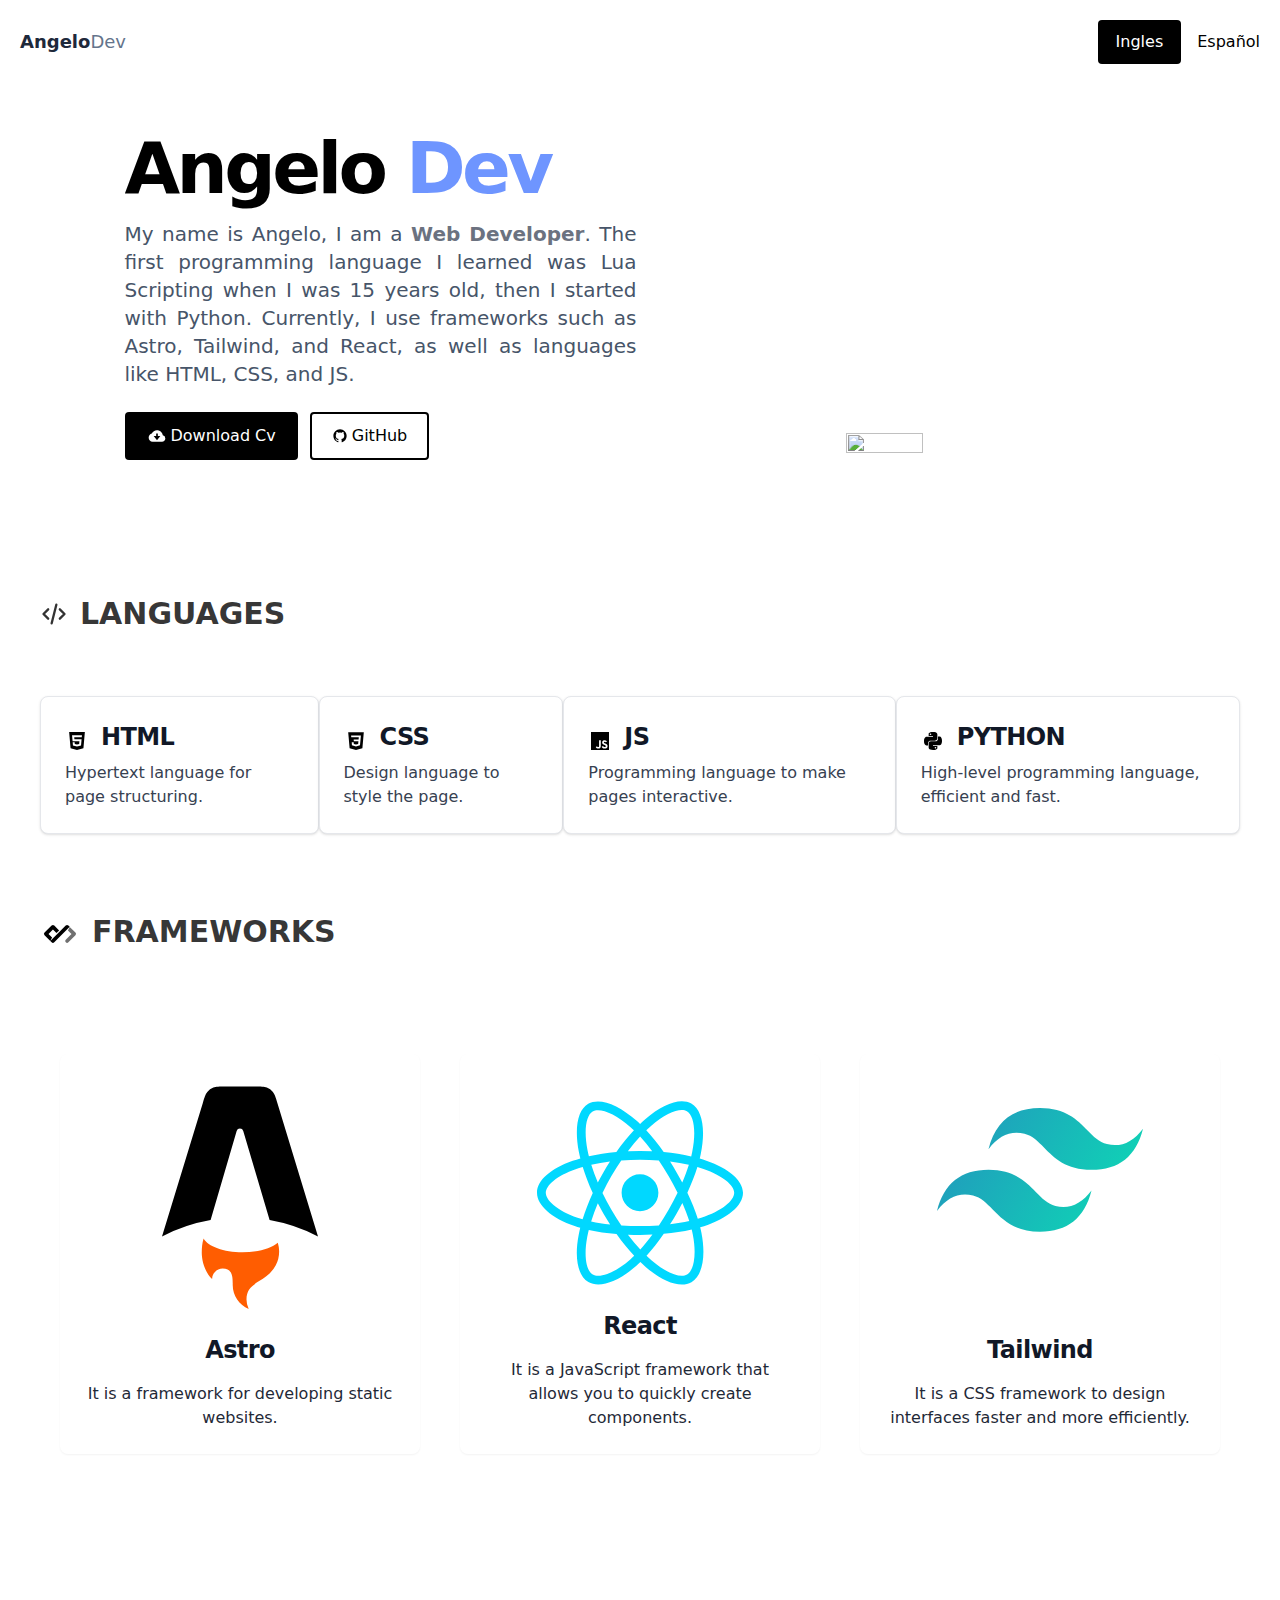
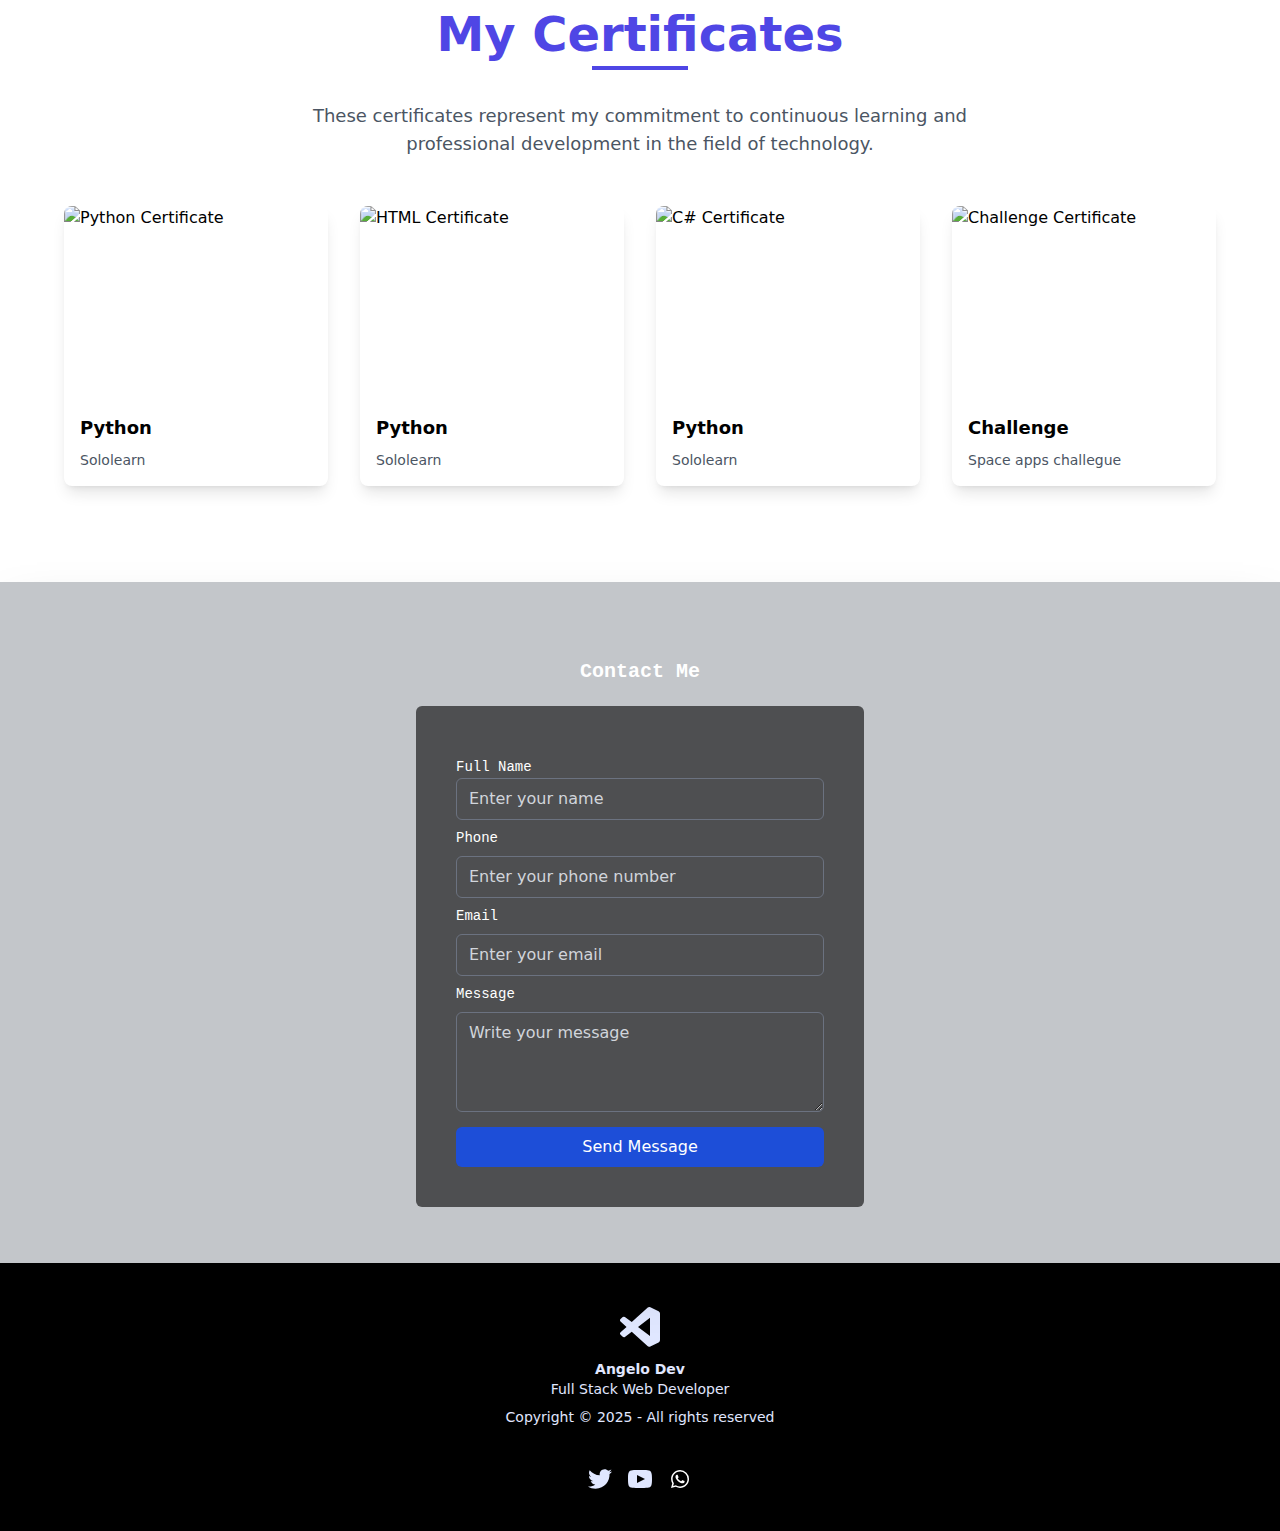
==== commit 762e6c5d: "xd" ====
--- a/en/index.html
+++ b/en/index.html
@@ -1,4 +1,4 @@
-<!DOCTYPE html><html lang="en" data-astro-cid-sckkx6r4> <head><meta charset="UTF-8"><meta name="description" content="Portafolio Angelo dev"><meta name="viewport" content="width=device-width"><link rel="icon" type="image/svg+xml" href="/favicon.svg"><meta name="generator" content="Astro v5.5.2"><title>zzz_angelo</title><link rel="stylesheet" href="/_astro/en.DGfvywTI.css">
+<!DOCTYPE html><html lang="en" data-astro-cid-sckkx6r4> <head><meta charset="UTF-8"><meta name="description" content="Portafolio Angelo dev"><meta name="viewport" content="width=device-width"><link rel="icon" type="image/svg+xml" href="/favicon.svg"><meta name="generator" content="Astro v5.5.2"><title>zzz_angelo</title><link rel="stylesheet" href="/_astro/en.BwVLX-35.css">
 <style>h1[data-astro-cid-lg5yzesf] strong[data-astro-cid-lg5yzesf]{color:#6e95ff}
 </style></head> <body data-astro-cid-sckkx6r4>  <div class="max-w-screen-xl mx-auto px-5"> <header class="flex flex-col lg:flex-row justify-between items-center my-5"> <div class="flex w-full lg:w-auto items-center justify-between"> <a href="/" class="text-lg"> <span class="font-bold text-slate-800">Angelo</span><span class="text-slate-500">Dev</span> </a> <div class="block lg:hidden"> <button id="menu-toggle" aria-label="Toggle Menu"> <svg fill="currentColor" class="w-4 h-4 text-gray-800" width="24" height="24" viewBox="0 0 24 24" xmlns="https://www.w3.org/2000/svg"> <title>Toggle Menu</title> <path class="close-icon hidden" fill-rule="evenodd" clip-rule="evenodd" d="M18.278 16.864a1 1 0 01-1.414 1.414l-4.829-4.828-4.828 4.828a1 1 0 01-1.414-1.414l4.828-4.829-4.828-4.828a1 1 0 011.414-1.414l4.829 4.828 4.828-4.828a1 1 0 111.414 1.414l-4.828 4.829 4.828 4.828z"></path> <path class="open-icon" fill-rule="evenodd" d="M4 5h16a1 1 0 010 2H4a1 1 0 110-2zm0 6h16a1 1 0 010 2H4a1 1 0 010-2zm0 6h16a1 1 0 010 2H4a1 1 0 010-2z"></path> </svg> </button> </div> </div> <div> <div class="hidden lg:flex items-center gap-4"> <a class="rounded text-center transition focus-visible:ring-2 ring-offset-2 ring-gray-200 px-4 py-2 bg-black text-white hover:bg-gray-800 border-2 border-transparent" href="/en">Ingles</a> <a href="/" class="">Español </a> </div> </div> </header> <!-- Menú lateral para móvil --> <div id="sidebar" class="fixed inset-y-0 left-0 w-64 bg-white shadow-lg transform -translate-x-full transition-transform duration-300 ease-in-out lg:hidden"> <div class="flex flex-col items-center p-4 mt-4 space-y-2"> <a href="/en" class="max-w-52 block w-full text-center py-2 bg-black text-white hover:bg-gray-800 rounded">English
 </a> <a href="/" class="max-w-52 block w-full text-center py-2 bg-gray-100 hover:bg-gray-200 rounded">Spanish
@@ -36,6 +36,8 @@
 My Certificates
 </h2> <div class="w-24 h-1 bg-indigo-600 mx-auto mb-8"></div> <p class="text-center text-lg text-gray-600 max-w-2xl mx-auto mb-12">
 These certificates represent my commitment to continuous learning and professional development in the field of technology.
-</p> <div class="grid grid-cols-1 sm:grid-cols-2 lg:grid-cols-4 gap-8 max-w-6xl mx-auto"> <div class="bg-white rounded-lg shadow-lg overflow-hidden transform transition duration-300 hover:scale-105 hover:shadow-xl"> <img src="https://api2.sololearn.com/v2/certificates/CC-PS8RVV33/image/png" class="w-full h-48 object-cover" alt="Python Certificate"> <div class="p-4"> <h3 class="font-semibold text-lg mb-2">Python</h3> <p class="text-gray-600 text-sm">Sololearn</p> </div> </div> <div class="bg-white rounded-lg shadow-lg overflow-hidden transform transition duration-300 hover:scale-105 hover:shadow-xl"> <img src="https://api2.sololearn.com/v2/certificates/CC-HWNMALXX/image/png" class="w-full h-48 object-cover" alt="HTML Certificate"> <div class="p-4"> <h3 class="font-semibold text-lg mb-2">Python</h3> <p class="text-gray-600 text-sm">Sololearn</p> </div> </div> <div class="bg-white rounded-lg shadow-lg overflow-hidden transform transition duration-300 hover:scale-105 hover:shadow-xl"> <img src="https://api2.sololearn.com/v2/certificates/CC-CSPEIE5J/image/png" class="w-full h-48 object-cover" alt="C# Certificate"> <div class="p-4"> <h3 class="font-semibold text-lg mb-2">Python</h3> <p class="text-gray-600 text-sm">Sololearn</p> </div> </div> <div class="bg-white rounded-lg shadow-lg overflow-hidden transform transition duration-300 hover:scale-105 hover:shadow-xl"> <img src="https://zzzangelo-y.github.io/imagenes/desafio.jpg" class="w-full h-48 object-cover" alt="Challenge Certificate"> <div class="p-4"> <h3 class="font-semibold text-lg mb-2">Challenge</h3> <p class="text-gray-600 text-sm">Space apps challegue</p> </div> </div> </div> </div> </section> </body></html> <div class="flex flex-col items-center w-full shadow-2xl border-gray-200 relative p-14 max-md:p-2" style="background-image:url(&quot;https://openseauserdata.com/files/5f085809f2b711643e4eb4974cc03c0e.gif&quot;);background-size:cover;background-position:center"><div class="absolute inset-0 bg-gray-700 bg-opacity-30"></div><div class="relative p-5 rounded-t-md"><h2 class="text-center text-xl font-bold font-mono text-white">Contact Me</h2></div><form action="https://formsubmit.co/ullilentolentinoy@gmail.com" method="POST" class="relative p-10 space-y-2 bg-black bg-opacity-60 rounded-md w-full max-w-md"><input type="hidden" name="_next" value="https://zzzangelo-y.vercel.app/"/><input type="hidden" name="_captcha" value="false"/><div><label for="name" class="text-sm font-medium mb-2 font-mono text-white">Full Name</label><input type="text" id="name" name="name" placeholder="Enter your name" class="w-full px-3 py-2 bg-transparent border border-gray-500 text-white rounded-md focus:outline-none focus:ring-2 focus:ring-blue-600 placeholder-gray-300" required="" value=""/></div><div><label for="phone" class="block text-sm font-medium mb-2 font-mono text-white">Phone</label><input type="tel" id="phone" name="phone" placeholder="Enter your phone number" class="w-full px-3 py-2 bg-transparent border border-gray-500 text-white rounded-md focus:outline-none focus:ring-2 focus:ring-blue-600 placeholder-gray-300" value=""/></div><div><label for="email" class="block text-sm font-medium mb-2 font-mono text-white">Email</label><input type="email" id="email" name="email" placeholder="Enter your email" class="w-full px-3 py-2 bg-transparent border border-gray-500 text-white rounded-md focus:outline-none focus:ring-2 focus:ring-blue-600 placeholder-gray-300" required="" value=""/></div><div><label for="message" class="block text-sm font-medium mb-2 font-mono text-white">Message</label><textarea id="message" name="message" placeholder="Write your message" class="w-full px-3 py-2 bg-transparent border border-gray-500 text-white rounded-md focus:outline-none focus:ring-2 focus:ring-blue-600 placeholder-gray-300 min-h-[100px]" required=""></textarea></div><button type="submit" class="w-full bg-blue-700 text-white py-2 rounded-md hover:bg-blue-800 transition duration-300 ease-in-out">Send Message</button></form></div> <footer class="bg-[#32092B] text-white py-8 mt-auto"> <div class="max-w-7xl mx-auto px-4 sm:px-6 lg:px-8"> <div class="grid grid-cols-1 sm:grid-cols-2 md:grid-cols-4 gap-8"> <div class="space-y-4 text-center sm:text-left"> <div class="flex items-center justify-center sm:justify-start space-x-2"> <span class="font-bold">Angelo dev</span> </div> <p class="text-slate-300 text-sm">
-Creating quality websites efficiently in a short time.
-</p> </div> <!-- Quick Links --> <div class="space-y-4 text-center sm:text-left"> <h3 class="text-lg font-semibold">Quick Links</h3> <ul class="space-y-2"> <li> <a href="#" class="text-slate-300 hover:text-white transition">About Me</a> </li> <li> <a href="#" class="text-slate-300 hover:text-white transition">Services</a> </li> <li> <a href="#" class="text-slate-300 hover:text-white transition">Contact</a> </li> </ul> </div> <!-- Contact --> <div class="space-y-4 flex flex-col text-center sm:text-left"> <h3 class="text-lg font-semibold">Contact</h3> <ul class="space-y-2 text-slate-300 flex flex-col items-center sm:items-start"> <a href="tel:+51974475047" class="flex items-center space-x-1"> <li>📞 +51 982 787 105</li> </a> <li>✉️ullilentolentinoy@gmail.com</li> </ul> </div> <!-- Social Media --> <div class="space-y-4 text-center sm:text-left"> <h3 class="text-lg font-semibold">Follow Me</h3> <div class="flex space-x-4 justify-center sm:justify-start"> <a href="#" class="text-slate-300 hover:text-white transition"> <svg class="h-6 w-6" fill="currentColor" viewBox="0 0 24 24"> <path d="M24 12.073c0-6.627-5.373-12-12-12s-12 5.373-12 12c0 5.99 4.388 10.954 10.125 11.854v-8.385H7.078v-3.47h3.047V9.43c0-3.007 1.792-4.669 4.533-4.669 1.312 0 2.686.235 2.686.235v2.953H15.83c-1.491 0-1.956.925-1.956 1.874v2.25h3.328l-.532 3.47h-2.796v8.385C19.612 23.027 24 18.062 24 12.073z"></path> </svg> </a> <a href="#" class="text-slate-300 hover:text-white transition"> <svg class="h-6 w-6" fill="currentColor" viewBox="0 0 24 24"> <path d="M23.953 4.57a10 10 0 01-2.825.775 4.958 4.958 0 002.163-2.723c-.951.555-2.005.959-3.127 1.184a4.92 4.92 0 00-8.384 4.482C7.69 8.095 4.067 6.13 1.64 3.162a4.822 4.822 0 00-.666 2.475c0 1.71.87 3.213 2.188 4.096a4.904 4.904 0 01-2.228-.616v.06a4.923 4.923 0 003.946 4.827 4.996 4.996 0 01-2.212.085 4.936 4.936 0 004.604 3.417 9.867 9.867 0 01-6.102 2.105c-.39 0-.779-.023-1.17-.067a13.995 13.995 0 007.557 2.209c9.053 0 13.998-7.496 13.998-13.985 0-.21 0-.42-.015-.63A9.935 9.935 0 0024 4.59z"></path> </svg> </a> <a href="#" class="text-slate-300 hover:text-white transition"> <svg class="h-6 w-6" fill="currentColor" viewBox="0 0 24 24"><path d="M11.999 7.377a4.623 4.623 0 1 0 0 9.248 4.623 4.623 0 0 0 0-9.248zm0 7.627a3.004 3.004 0 1 1 0-6.008 3.004 3.004 0 0 1 0 6.008z"></path><circle cx="16.806" cy="7.207" r="1.078"></circle><path d="M20.533 6.111A4.605 4.605 0 0 0 17.9 3.479a6.606 6.606 0 0 0-2.186-.42c-.963-.042-1.268-.054-3.71-.054s-2.755 0-3.71.054a6.554 6.554 0 0 0-2.184.42 4.6 4.6 0 0 0-2.633 2.632 6.585 6.585 0 0 0-.419 2.186c-.043.962-.056 1.267-.056 3.71 0 2.442 0 2.753.056 3.71.015.748.156 1.486.419 2.187a4.61 4.61 0 0 0 2.634 2.632 6.584 6.584 0 0 0 2.185.45c.963.042 1.268.055 3.71.055s2.755 0 3.71-.055a6.615 6.615 0 0 0 2.186-.419 4.613 4.613 0 0 0 2.633-2.633c.263-.7.404-1.438.419-2.186.043-.962.056-1.267.056-3.71s0-2.753-.056-3.71a6.581 6.581 0 0 0-.421-2.217zm-1.218 9.532a5.043 5.043 0 0 1-.311 1.688 2.987 2.987 0 0 1-1.712 1.711 4.985 4.985 0 0 1-1.67.311c-.95.044-1.218.055-3.654.055-2.438 0-2.687 0-3.655-.055a4.96 4.96 0 0 1-1.669-.311 2.985 2.985 0 0 1-1.719-1.711 5.08 5.08 0 0 1-.311-1.669c-.043-.95-.053-1.218-.053-3.654 0-2.437 0-2.686.053-3.655a5.038 5.038 0 0 1 .311-1.687c.305-.789.93-1.41 1.719-1.712a5.01 5.01 0 0 1 1.669-.311c.951-.043 1.218-.055 3.655-.055s2.687 0 3.654.055a4.96 4.96 0 0 1 1.67.311 2.991 2.991 0 0 1 1.712 1.712 5.08 5.08 0 0 1 .311 1.669c.043.951.054 1.218.054 3.655 0 2.436 0 2.698-.043 3.654h-.011z"></path></svg> </a> </div> </div> </div> <!-- Copyright --> <div class="text-center mt-8"> <p>&copy;Angelodev2025. All rights reserved.</p> </div> </div> </footer>  </body></html> +</p> <div class="grid grid-cols-1 sm:grid-cols-2 lg:grid-cols-4 gap-8 max-w-6xl mx-auto"> <div class="bg-white rounded-lg shadow-lg overflow-hidden transform transition duration-300 hover:scale-105 hover:shadow-xl"> <img src="https://api2.sololearn.com/v2/certificates/CC-PS8RVV33/image/png" class="w-full h-48 object-cover" alt="Python Certificate"> <div class="p-4"> <h3 class="font-semibold text-lg mb-2">Python</h3> <p class="text-gray-600 text-sm">Sololearn</p> </div> </div> <div class="bg-white rounded-lg shadow-lg overflow-hidden transform transition duration-300 hover:scale-105 hover:shadow-xl"> <img src="https://api2.sololearn.com/v2/certificates/CC-HWNMALXX/image/png" class="w-full h-48 object-cover" alt="HTML Certificate"> <div class="p-4"> <h3 class="font-semibold text-lg mb-2">Python</h3> <p class="text-gray-600 text-sm">Sololearn</p> </div> </div> <div class="bg-white rounded-lg shadow-lg overflow-hidden transform transition duration-300 hover:scale-105 hover:shadow-xl"> <img src="https://api2.sololearn.com/v2/certificates/CC-CSPEIE5J/image/png" class="w-full h-48 object-cover" alt="C# Certificate"> <div class="p-4"> <h3 class="font-semibold text-lg mb-2">Python</h3> <p class="text-gray-600 text-sm">Sololearn</p> </div> </div> <div class="bg-white rounded-lg shadow-lg overflow-hidden transform transition duration-300 hover:scale-105 hover:shadow-xl"> <img src="https://zzzangelo-y.github.io/imagenes/desafio.jpg" class="w-full h-48 object-cover" alt="Challenge Certificate"> <div class="p-4"> <h3 class="font-semibold text-lg mb-2">Challenge</h3> <p class="text-gray-600 text-sm">Space apps challegue</p> </div> </div> </div> </div> </section> </body></html> <div class="flex flex-col items-center w-full shadow-2xl border-gray-200 relative p-14 max-md:p-2" style="background-image:url(&quot;https://openseauserdata.com/files/5f085809f2b711643e4eb4974cc03c0e.gif&quot;);background-size:cover;background-position:center"><div class="absolute inset-0 bg-gray-700 bg-opacity-30"></div><div class="relative p-5 rounded-t-md"><h2 class="text-center text-xl font-bold font-mono text-white">Contact Me</h2></div><form action="https://formsubmit.co/ullilentolentinoy@gmail.com" method="POST" class="relative p-10 space-y-2 bg-black bg-opacity-60 rounded-md w-full max-w-md"><input type="hidden" name="_next" value="https://zzzangelo-y.vercel.app/"/><input type="hidden" name="_captcha" value="false"/><div><label for="name" class="text-sm font-medium mb-2 font-mono text-white">Full Name</label><input type="text" id="name" name="name" placeholder="Enter your name" class="w-full px-3 py-2 bg-transparent border border-gray-500 text-white rounded-md focus:outline-none focus:ring-2 focus:ring-blue-600 placeholder-gray-300" required="" value=""/></div><div><label for="phone" class="block text-sm font-medium mb-2 font-mono text-white">Phone</label><input type="tel" id="phone" name="phone" placeholder="Enter your phone number" class="w-full px-3 py-2 bg-transparent border border-gray-500 text-white rounded-md focus:outline-none focus:ring-2 focus:ring-blue-600 placeholder-gray-300" value=""/></div><div><label for="email" class="block text-sm font-medium mb-2 font-mono text-white">Email</label><input type="email" id="email" name="email" placeholder="Enter your email" class="w-full px-3 py-2 bg-transparent border border-gray-500 text-white rounded-md focus:outline-none focus:ring-2 focus:ring-blue-600 placeholder-gray-300" required="" value=""/></div><div><label for="message" class="block text-sm font-medium mb-2 font-mono text-white">Message</label><textarea id="message" name="message" placeholder="Write your message" class="w-full px-3 py-2 bg-transparent border border-gray-500 text-white rounded-md focus:outline-none focus:ring-2 focus:ring-blue-600 placeholder-gray-300 min-h-[100px]" required=""></textarea></div><button type="submit" class="w-full bg-blue-700 text-white py-2 rounded-md hover:bg-blue-800 transition duration-300 ease-in-out">Send Message</button></form></div> <footer class="footer footer-horizontal footer-center bg-black text-primary-content p-10"> <aside> <svg xmlns="http://www.w3.org/2000/svg" width="48" height="48" viewBox="0 0 24 24" class="inline-block fill-current"><path d="m21.29 4.1-4.12-2a1.36 1.36 0 0 0-.48-.1h-.08a1.18 1.18 0 0 0-.72.24l-.14.12-7.88 7.19L4.44 7a.83.83 0 0 0-.54-.17.88.88 0 0 0-.53.17l-1.1 1a.8.8 0 0 0-.27.61.84.84 0 0 0 .27.62l3 2.71-3 2.72a.84.84 0 0 0 0 1.23l1.1 1a.89.89 0 0 0 .6.22.93.93 0 0 0 .47-.17l3.43-2.61 7.88 7.19a1.2 1.2 0 0 0 .76.36h.17a1 1 0 0 0 .49-.12l4.12-2a1.25 1.25 0 0 0 .71-1.1V5.23a1.26 1.26 0 0 0-.71-1.13zM17 16.47l-6-4.53 6-4.53z"></path></svg> <p class="font-bold">
+Angelo Dev
+<br> <span class="text-sm font-normal">Full Stack Web Developer</span> </p> <p>
+Copyright © 2025 - All rights reserved
+</p> </aside> <nav> <div class="grid grid-flow-col gap-4"> <a href="https://x.com/zzz_angeloDev" target="_blank"> <svg xmlns="http://www.w3.org/2000/svg" width="24" height="24" viewBox="0 0 24 24" class="fill-current"> <path d="M24 4.557c-.883.392-1.832.656-2.828.775 1.017-.609 1.798-1.574 2.165-2.724-.951.564-2.005.974-3.127 1.195-.897-.957-2.178-1.555-3.594-1.555-3.179 0-5.515 2.966-4.797 6.045-4.091-.205-7.719-2.165-10.148-5.144-1.29 2.213-.669 5.108 1.523 6.574-.806-.026-1.566-.247-2.229-.616-.054 2.281 1.581 4.415 3.949 4.89-.693.188-1.452.232-2.224.084.626 1.956 2.444 3.379 4.6 3.419-2.07 1.623-4.678 2.348-7.29 2.04 2.179 1.397 4.768 2.212 7.548 2.212 9.142 0 14.307-7.721 13.995-14.646.962-.695 1.797-1.562 2.457-2.549z"></path> </svg> </a> <a href="https://www.youtube.com/@GHOSTMODZOFICIAL" target="_blank"> <svg xmlns="http://www.w3.org/2000/svg" width="24" height="24" viewBox="0 0 24 24" class="fill-current"> <path d="M19.615 3.184c-3.604-.246-11.631-.245-15.23 0-3.897.266-4.356 2.62-4.385 8.816.029 6.185.484 8.549 4.385 8.816 3.6.245 11.626.246 15.23 0 3.897-.266 4.356-2.62 4.385-8.816-.029-6.185-.484-8.549-4.385-8.816zm-10.615 12.816v-8l8 3.993-8 4.007z"></path> </svg> </a> <a href="https://api.whatsapp.com/send?phone=51982787105" target="_blank"> <svg xmlns="http://www.w3.org/2000/svg" width="24" height="24" viewBox="0 0 24 24" style="fill: white"><path fill-rule="evenodd" clip-rule="evenodd" d="M18.403 5.633A8.919 8.919 0 0 0 12.053 3c-4.948 0-8.976 4.027-8.978 8.977 0 1.582.413 3.126 1.198 4.488L3 21.116l4.759-1.249a8.981 8.981 0 0 0 4.29 1.093h.004c4.947 0 8.975-4.027 8.977-8.977a8.926 8.926 0 0 0-2.627-6.35m-6.35 13.812h-.003a7.446 7.446 0 0 1-3.798-1.041l-.272-.162-2.824.741.753-2.753-.177-.282a7.448 7.448 0 0 1-1.141-3.971c.002-4.114 3.349-7.461 7.465-7.461a7.413 7.413 0 0 1 5.275 2.188 7.42 7.42 0 0 1 2.183 5.279c-.002 4.114-3.349 7.462-7.461 7.462m4.093-5.589c-.225-.113-1.327-.655-1.533-.73-.205-.075-.354-.112-.504.112s-.58.729-.711.879-.262.168-.486.056-.947-.349-1.804-1.113c-.667-.595-1.117-1.329-1.248-1.554s-.014-.346.099-.458c.101-.1.224-.262.336-.393.112-.131.149-.224.224-.374s.038-.281-.019-.393c-.056-.113-.505-1.217-.692-1.666-.181-.435-.366-.377-.504-.383a9.65 9.65 0 0 0-.429-.008.826.826 0 0 0-.599.28c-.206.225-.785.767-.785 1.871s.804 2.171.916 2.321c.112.15 1.582 2.415 3.832 3.387.536.231.954.369 1.279.473.537.171 1.026.146 1.413.089.431-.064 1.327-.542 1.514-1.066.187-.524.187-.973.131-1.067-.056-.094-.207-.151-.43-.263"></path></svg> </a> </div> </nav> </footer>  </body></html> --- a/_astro/en.BwVLX-35.css
+++ b/_astro/en.BwVLX-35.css
@@ -0,0 +1 @@
+*,:before,:after{--tw-border-spacing-x: 0;--tw-border-spacing-y: 0;--tw-translate-x: 0;--tw-translate-y: 0;--tw-rotate: 0;--tw-skew-x: 0;--tw-skew-y: 0;--tw-scale-x: 1;--tw-scale-y: 1;--tw-pan-x: ;--tw-pan-y: ;--tw-pinch-zoom: ;--tw-scroll-snap-strictness: proximity;--tw-gradient-from-position: ;--tw-gradient-via-position: ;--tw-gradient-to-position: ;--tw-ordinal: ;--tw-slashed-zero: ;--tw-numeric-figure: ;--tw-numeric-spacing: ;--tw-numeric-fraction: ;--tw-ring-inset: ;--tw-ring-offset-width: 0px;--tw-ring-offset-color: #fff;--tw-ring-color: rgb(59 130 246 / .5);--tw-ring-offset-shadow: 0 0 #0000;--tw-ring-shadow: 0 0 #0000;--tw-shadow: 0 0 #0000;--tw-shadow-colored: 0 0 #0000;--tw-blur: ;--tw-brightness: ;--tw-contrast: ;--tw-grayscale: ;--tw-hue-rotate: ;--tw-invert: ;--tw-saturate: ;--tw-sepia: ;--tw-drop-shadow: ;--tw-backdrop-blur: ;--tw-backdrop-brightness: ;--tw-backdrop-contrast: ;--tw-backdrop-grayscale: ;--tw-backdrop-hue-rotate: ;--tw-backdrop-invert: ;--tw-backdrop-opacity: ;--tw-backdrop-saturate: ;--tw-backdrop-sepia: ;--tw-contain-size: ;--tw-contain-layout: ;--tw-contain-paint: ;--tw-contain-style: }::backdrop{--tw-border-spacing-x: 0;--tw-border-spacing-y: 0;--tw-translate-x: 0;--tw-translate-y: 0;--tw-rotate: 0;--tw-skew-x: 0;--tw-skew-y: 0;--tw-scale-x: 1;--tw-scale-y: 1;--tw-pan-x: ;--tw-pan-y: ;--tw-pinch-zoom: ;--tw-scroll-snap-strictness: proximity;--tw-gradient-from-position: ;--tw-gradient-via-position: ;--tw-gradient-to-position: ;--tw-ordinal: ;--tw-slashed-zero: ;--tw-numeric-figure: ;--tw-numeric-spacing: ;--tw-numeric-fraction: ;--tw-ring-inset: ;--tw-ring-offset-width: 0px;--tw-ring-offset-color: #fff;--tw-ring-color: rgb(59 130 246 / .5);--tw-ring-offset-shadow: 0 0 #0000;--tw-ring-shadow: 0 0 #0000;--tw-shadow: 0 0 #0000;--tw-shadow-colored: 0 0 #0000;--tw-blur: ;--tw-brightness: ;--tw-contrast: ;--tw-grayscale: ;--tw-hue-rotate: ;--tw-invert: ;--tw-saturate: ;--tw-sepia: ;--tw-drop-shadow: ;--tw-backdrop-blur: ;--tw-backdrop-brightness: ;--tw-backdrop-contrast: ;--tw-backdrop-grayscale: ;--tw-backdrop-hue-rotate: ;--tw-backdrop-invert: ;--tw-backdrop-opacity: ;--tw-backdrop-saturate: ;--tw-backdrop-sepia: ;--tw-contain-size: ;--tw-contain-layout: ;--tw-contain-paint: ;--tw-contain-style: }*,:before,:after{box-sizing:border-box;border-width:0;border-style:solid;border-color:#e5e7eb}:before,:after{--tw-content: ""}html,:host{line-height:1.5;-webkit-text-size-adjust:100%;-moz-tab-size:4;-o-tab-size:4;tab-size:4;font-family:ui-sans-serif,system-ui,sans-serif,"Apple Color Emoji","Segoe UI Emoji",Segoe UI Symbol,"Noto Color Emoji";font-feature-settings:normal;font-variation-settings:normal;-webkit-tap-highlight-color:transparent}body{margin:0;line-height:inherit}hr{height:0;color:inherit;border-top-width:1px}abbr:where([title]){-webkit-text-decoration:underline dotted;text-decoration:underline dotted}h1,h2,h3,h4,h5,h6{font-size:inherit;font-weight:inherit}a{color:inherit;text-decoration:inherit}b,strong{font-weight:bolder}code,kbd,samp,pre{font-family:ui-monospace,SFMono-Regular,Menlo,Monaco,Consolas,Liberation Mono,Courier New,monospace;font-feature-settings:normal;font-variation-settings:normal;font-size:1em}small{font-size:80%}sub,sup{font-size:75%;line-height:0;position:relative;vertical-align:baseline}sub{bottom:-.25em}sup{top:-.5em}table{text-indent:0;border-color:inherit;border-collapse:collapse}button,input,optgroup,select,textarea{font-family:inherit;font-feature-settings:inherit;font-variation-settings:inherit;font-size:100%;font-weight:inherit;line-height:inherit;letter-spacing:inherit;color:inherit;margin:0;padding:0}button,select{text-transform:none}button,input:where([type=button]),input:where([type=reset]),input:where([type=submit]){-webkit-appearance:button;background-color:transparent;background-image:none}:-moz-focusring{outline:auto}:-moz-ui-invalid{box-shadow:none}progress{vertical-align:baseline}::-webkit-inner-spin-button,::-webkit-outer-spin-button{height:auto}[type=search]{-webkit-appearance:textfield;outline-offset:-2px}::-webkit-search-decoration{-webkit-appearance:none}::-webkit-file-upload-button{-webkit-appearance:button;font:inherit}summary{display:list-item}blockquote,dl,dd,h1,h2,h3,h4,h5,h6,hr,figure,p,pre{margin:0}fieldset{margin:0;padding:0}legend{padding:0}ol,ul,menu{list-style:none;margin:0;padding:0}dialog{padding:0}textarea{resize:vertical}input::-moz-placeholder,textarea::-moz-placeholder{opacity:1;color:#9ca3af}input::placeholder,textarea::placeholder{opacity:1;color:#9ca3af}button,[role=button]{cursor:pointer}:disabled{cursor:default}img,svg,video,canvas,audio,iframe,embed,object{display:block;vertical-align:middle}img,video{max-width:100%;height:auto}[hidden]:where(:not([hidden=until-found])){display:none}:where(:root),:root:has(input.theme-controller[value=light]:checked),[data-theme=light]{color-scheme:light;--color-base-100: oklch(100% 0 0);--color-base-200: oklch(98% 0 0);--color-base-300: oklch(95% 0 0);--color-base-content: oklch(21% .006 285.885);--color-primary: oklch(45% .24 277.023);--color-primary-content: oklch(93% .034 272.788);--color-secondary: oklch(65% .241 354.308);--color-secondary-content: oklch(94% .028 342.258);--color-accent: oklch(77% .152 181.912);--color-accent-content: oklch(38% .063 188.416);--color-neutral: oklch(14% .005 285.823);--color-neutral-content: oklch(92% .004 286.32);--color-info: oklch(74% .16 232.661);--color-info-content: oklch(29% .066 243.157);--color-success: oklch(76% .177 163.223);--color-success-content: oklch(37% .077 168.94);--color-warning: oklch(82% .189 84.429);--color-warning-content: oklch(41% .112 45.904);--color-error: oklch(71% .194 13.428);--color-error-content: oklch(27% .105 12.094);--radius-selector: .5rem;--radius-field: .25rem;--radius-box: .5rem;--size-selector: .25rem;--size-field: .25rem;--border: 1px;--depth: 1;--noise: 0}@media (prefers-color-scheme: dark){:root{color-scheme:dark;--color-base-100: oklch(25.33% .016 252.42);--color-base-200: oklch(23.26% .014 253.1);--color-base-300: oklch(21.15% .012 254.09);--color-base-content: oklch(97.807% .029 256.847);--color-primary: oklch(58% .233 277.117);--color-primary-content: oklch(96% .018 272.314);--color-secondary: oklch(65% .241 354.308);--color-secondary-content: oklch(94% .028 342.258);--color-accent: oklch(77% .152 181.912);--color-accent-content: oklch(38% .063 188.416);--color-neutral: oklch(14% .005 285.823);--color-neutral-content: oklch(92% .004 286.32);--color-info: oklch(74% .16 232.661);--color-info-content: oklch(29% .066 243.157);--color-success: oklch(76% .177 163.223);--color-success-content: oklch(37% .077 168.94);--color-warning: oklch(82% .189 84.429);--color-warning-content: oklch(41% .112 45.904);--color-error: oklch(71% .194 13.428);--color-error-content: oklch(27% .105 12.094);--radius-selector: .5rem;--radius-field: .25rem;--radius-box: .5rem;--size-selector: .25rem;--size-field: .25rem;--border: 1px;--depth: 1;--noise: 0}}:root:has(input.theme-controller[value=light]:checked),[data-theme=light]{color-scheme:light;--color-base-100: oklch(100% 0 0);--color-base-200: oklch(98% 0 0);--color-base-300: oklch(95% 0 0);--color-base-content: oklch(21% .006 285.885);--color-primary: oklch(45% .24 277.023);--color-primary-content: oklch(93% .034 272.788);--color-secondary: oklch(65% .241 354.308);--color-secondary-content: oklch(94% .028 342.258);--color-accent: oklch(77% .152 181.912);--color-accent-content: oklch(38% .063 188.416);--color-neutral: oklch(14% .005 285.823);--color-neutral-content: oklch(92% .004 286.32);--color-info: oklch(74% .16 232.661);--color-info-content: oklch(29% .066 243.157);--color-success: oklch(76% .177 163.223);--color-success-content: oklch(37% .077 168.94);--color-warning: oklch(82% .189 84.429);--color-warning-content: oklch(41% .112 45.904);--color-error: oklch(71% .194 13.428);--color-error-content: oklch(27% .105 12.094);--radius-selector: .5rem;--radius-field: .25rem;--radius-box: .5rem;--size-selector: .25rem;--size-field: .25rem;--border: 1px;--depth: 1;--noise: 0}:root:has(input.theme-controller[value=dark]:checked),[data-theme=dark]{color-scheme:dark;--color-base-100: oklch(25.33% .016 252.42);--color-base-200: oklch(23.26% .014 253.1);--color-base-300: oklch(21.15% .012 254.09);--color-base-content: oklch(97.807% .029 256.847);--color-primary: oklch(58% .233 277.117);--color-primary-content: oklch(96% .018 272.314);--color-secondary: oklch(65% .241 354.308);--color-secondary-content: oklch(94% .028 342.258);--color-accent: oklch(77% .152 181.912);--color-accent-content: oklch(38% .063 188.416);--color-neutral: oklch(14% .005 285.823);--color-neutral-content: oklch(92% .004 286.32);--color-info: oklch(74% .16 232.661);--color-info-content: oklch(29% .066 243.157);--color-success: oklch(76% .177 163.223);--color-success-content: oklch(37% .077 168.94);--color-warning: oklch(82% .189 84.429);--color-warning-content: oklch(41% .112 45.904);--color-error: oklch(71% .194 13.428);--color-error-content: oklch(27% .105 12.094);--radius-selector: .5rem;--radius-field: .25rem;--radius-box: .5rem;--size-selector: .25rem;--size-field: .25rem;--border: 1px;--depth: 1;--noise: 0}@property --radialprogress{syntax: "<percentage>"; inherits: true; initial-value: 0%;}:root{scrollbar-color:color-mix(in oklch,currentColor 35%,#0000) #0000}:root,[data-theme]{background-color:var(--root-bg, var(--color-base-100));color:var(--color-base-content)}:root{--fx-noise: url("data:image/svg+xml,%3Csvg xmlns='http://www.w3.org/2000/svg'%3E%3Cfilter id='a'%3E%3CfeTurbulence type='fractalNoise' baseFrequency='1.34' numOctaves='4' stitchTiles='stitch'%3E%3C/feTurbulence%3E%3C/filter%3E%3Crect width='100%25' height='100%25' filter='url(%23a)' opacity='0.2'%3E%3C/rect%3E%3C/svg%3E")}.container{width:100%}@media (min-width: 640px){.container{max-width:640px}}@media (min-width: 768px){.container{max-width:768px}}@media (min-width: 1024px){.container{max-width:1024px}}@media (min-width: 1280px){.container{max-width:1280px}}@media (min-width: 1536px){.container{max-width:1536px}}.footer{display:grid;width:100%;grid-auto-flow:row;place-items:start;-moz-column-gap:1rem;column-gap:1rem;row-gap:2.5rem;font-size:.875rem;line-height:1.25rem}.footer>*{display:grid;place-items:start;gap:.5rem}.footer.footer-center{grid-auto-flow:column dense;place-items:center;text-align:center}.footer.footer-center>*{place-items:center}.footer-horizontal{grid-auto-flow:column}.footer-horizontal.footer-center{grid-auto-flow:row dense}.footer-vertical.footer-center{grid-auto-flow:column dense}@keyframes skeleton{0%{background-position:150%}to{background-position:-50%}}@keyframes progress{50%{background-position-x:-115%}}.input{cursor:text;border:var(--border) solid #0000;position:relative;display:inline-flex;flex-shrink:1;-webkit-appearance:none;-moz-appearance:none;appearance:none;align-items:center;gap:.5rem;background-color:var(--color-base-100);padding-inline:.75rem;vertical-align:middle;white-space:nowrap;width:clamp(3rem,20rem,100%);height:var(--size);font-size:.875rem;border-start-start-radius:var(--join-ss, var(--radius-field));border-start-end-radius:var(--join-se, var(--radius-field));border-end-start-radius:var(--join-es, var(--radius-field));border-end-end-radius:var(--join-ee, var(--radius-field));border-color:var(--input-color);box-shadow:0 1px color-mix(in oklab,var(--input-color) calc(var(--depth) * 10%),#0000) inset,0 -1px oklch(100% 0 0 / calc(var(--depth) * .1)) inset;--size: calc(var(--size-field, .25rem) * 10);--input-color: color-mix(in oklab, var(--color-base-content) 20%, #0000)}.input:where(input){display:inline-flex}.input :where(input){display:inline-flex;height:100%;width:100%;-webkit-appearance:none;-moz-appearance:none;appearance:none;background-color:transparent;border:none}.input :where(input):focus,.input :where(input):focus-within{--tw-outline-style: none;outline-style:none}@media (forced-colors: active){.input :where(input):focus,.input :where(input):focus-within{outline:2px solid transparent;outline-offset:2px}}.input:focus,.input:focus-within{--input-color: var(--color-base-content);box-shadow:0 1px color-mix(in oklab,var(--input-color) calc(var(--depth) * 10%),#0000);outline:2px solid var(--input-color);outline-offset:2px;isolation:isolate}.input:has(>input[disabled]),.input:is(:disabled,[disabled]){cursor:not-allowed;border-color:var(--color-base-200);background-color:var(--color-base-200);color:color-mix(in oklab,var(--color-base-content) 40%,transparent)}.input:has(>input[disabled])::-moz-placeholder,.input:is(:disabled,[disabled])::-moz-placeholder{color:color-mix(in oklab,var(--color-base-content) 20%,transparent)}.input:has(>input[disabled])::placeholder,.input:is(:disabled,[disabled])::placeholder{color:color-mix(in oklab,var(--color-base-content) 20%,transparent)}.input:has(>input[disabled]),.input:is(:disabled,[disabled]){box-shadow:none}.input:has(>input[disabled])>input[disabled]{cursor:not-allowed}.input::-webkit-date-and-time-value{text-align:inherit}.input[type=number]::-webkit-inner-spin-button{margin-block:-.75rem;margin-inline-end:-.75rem}.input::-webkit-calendar-picker-indicator{position:absolute;inset-inline-end:.75em}@keyframes radio{0%{padding:5px}50%{padding:3px}}.label{display:inline-flex;align-items:center;gap:.375rem;white-space:nowrap;color:color-mix(in oklab,currentColor 60%,transparent)}.label:has(input){cursor:pointer}.label:is(.input>*,.select>*){display:flex;height:calc(100% - .5rem);align-items:center;padding-inline:.75rem;white-space:nowrap;font-size:inherit}.label:is(.input>*,.select>*):first-child{margin-inline-start:-.75rem;margin-inline-end:.75rem;border-inline-end:var(--border) solid color-mix(in oklab,currentColor 10%,#0000)}.label:is(.input>*,.select>*):last-child{margin-inline-start:.75rem;margin-inline-end:-.75rem;border-inline-start:var(--border) solid color-mix(in oklab,currentColor 10%,#0000)}.link{cursor:pointer;text-decoration-line:underline}.link:focus{--tw-outline-style: none;outline-style:none}@media (forced-colors: active){.link:focus{outline:2px solid transparent;outline-offset:2px}}.link:focus-visible{outline:2px solid currentColor;outline-offset:2px}@keyframes dropdown{0%{opacity:0}}@keyframes rating{0%,40%{scale:1.1;filter:brightness(1.05) contrast(1.05)}}.toggle{border:var(--border) solid currentColor;color:var(--input-color);position:relative;display:inline-grid;flex-shrink:0;cursor:pointer;-webkit-appearance:none;-moz-appearance:none;appearance:none;place-content:center;vertical-align:middle;webkit-user-select:none;-webkit-user-select:none;-moz-user-select:none;user-select:none;grid-template-columns:0fr 1fr 1fr;--radius-selector-max: calc( var(--radius-selector) + var(--radius-selector) + var(--radius-selector) );border-radius:calc(var(--radius-selector) + min(var(--toggle-p),var(--radius-selector-max)) + min(var(--border),var(--radius-selector-max)));padding:var(--toggle-p);box-shadow:0 1px color-mix(in oklab,currentColor calc(var(--depth) * 10%),#0000) inset;transition:color .3s,grid-template-columns .2s;--input-color: color-mix(in oklab, var(--color-base-content) 50%, #0000);--toggle-p: .1875rem;--size: calc(var(--size-selector, .25rem) * 6);width:calc((var(--size) * 2) - (var(--border) + var(--toggle-p)) * 2);height:var(--size)}.toggle>*{z-index:1;grid-column:span 1 / span 1;grid-column-start:2;grid-row-start:1;height:100%;cursor:pointer;-webkit-appearance:none;-moz-appearance:none;appearance:none;background-color:transparent;padding:.125rem;transition:opacity .2s,rotate .4s;border:none}.toggle>*:focus{--tw-outline-style: none;outline-style:none}@media (forced-colors: active){.toggle>*:focus{outline:2px solid transparent;outline-offset:2px}}.toggle>*:nth-child(2){color:var(--color-base-100);rotate:0deg}.toggle>*:nth-child(3){color:var(--color-base-100);opacity:0%;rotate:-15deg}.toggle:has(:checked)>:nth-child(2){opacity:0%;rotate:15deg}.toggle:has(:checked)>:nth-child(3){opacity:100%;rotate:0deg}.toggle:before{position:relative;inset-inline-start:0rem;grid-column-start:2;grid-row-start:1;aspect-ratio:1 / 1;height:100%;border-radius:var(--radius-selector);background-color:currentColor;translate:0;--tw-content: "";content:var(--tw-content);transition:background-color .1s,translate .2s,inset-inline-start .2s;box-shadow:0 -1px oklch(0% 0 0 / calc(var(--depth) * .1)) inset,0 8px 0 -4px oklch(100% 0 0 / calc(var(--depth) * .1)) inset,0 1px color-mix(in oklab,currentColor calc(var(--depth) * 10%),#0000);background-size:auto,calc(var(--noise) * 100%);background-image:none,var(--fx-noise)}@media (forced-colors: active){.toggle:before{outline-style:var(--tw-outline-style);outline-width:1px;outline-offset:-1px}}@media print{.toggle:before{outline:.25rem solid;outline-offset:-1rem}}.toggle:focus-visible,.toggle:has(:focus-visible){outline:2px solid currentColor;outline-offset:2px}.toggle:checked,.toggle[aria-checked=true],.toggle:has(>input:checked){grid-template-columns:1fr 1fr 0fr;background-color:var(--color-base-100);--input-color: var(--color-base-content)}.toggle:checked:before,.toggle[aria-checked=true]:before,.toggle:has(>input:checked):before{background-color:currentColor}@starting-style{.toggle:checked:before,.toggle[aria-checked=true]:before,.toggle:has(>input:checked):before{opacity:0}}.toggle:indeterminate{grid-template-columns:.5fr 1fr .5fr}.toggle:disabled{cursor:not-allowed;opacity:30%}.toggle:disabled:before{background-color:transparent;border:var(--border) solid currentColor}.textarea{border:var(--border) solid #0000;min-height:5rem;flex-shrink:1;-webkit-appearance:none;-moz-appearance:none;appearance:none;border-radius:var(--radius-field);background-color:var(--color-base-100);padding-block:.5rem;vertical-align:middle;width:clamp(3rem,20rem,100%);padding-inline-start:.75rem;padding-inline-end:.75rem;font-size:.875rem;border-color:var(--input-color);box-shadow:0 1px color-mix(in oklab,var(--input-color) calc(var(--depth) * 10%),#0000) inset,0 -1px oklch(100% 0 0 / calc(var(--depth) * .1)) inset;--input-color: color-mix(in oklab, var(--color-base-content) 20%, #0000)}.textarea textarea{-webkit-appearance:none;-moz-appearance:none;appearance:none;background-color:transparent;border:none}.textarea textarea:focus,.textarea textarea:focus-within{--tw-outline-style: none;outline-style:none}@media (forced-colors: active){.textarea textarea:focus,.textarea textarea:focus-within{outline:2px solid transparent;outline-offset:2px}}.textarea:focus,.textarea:focus-within{--input-color: var(--color-base-content);box-shadow:0 1px color-mix(in oklab,var(--input-color) calc(var(--depth) * 10%),#0000);outline:2px solid var(--input-color);outline-offset:2px;isolation:isolate}.textarea:has(>textarea[disabled]),.textarea:is(:disabled,[disabled]){cursor:not-allowed;border-color:var(--color-base-200);background-color:var(--color-base-200);color:color-mix(in oklab,var(--color-base-content) 40%,transparent)}.textarea:has(>textarea[disabled])::-moz-placeholder,.textarea:is(:disabled,[disabled])::-moz-placeholder{color:color-mix(in oklab,var(--color-base-content) 20%,transparent)}.textarea:has(>textarea[disabled])::placeholder,.textarea:is(:disabled,[disabled])::placeholder{color:color-mix(in oklab,var(--color-base-content) 20%,transparent)}.textarea:has(>textarea[disabled]),.textarea:is(:disabled,[disabled]){box-shadow:none}.textarea:has(>textarea[disabled])>textarea[disabled]{cursor:not-allowed}.mockup-browser .mockup-browser-toolbar .input{margin-inline:auto;display:flex;height:100%;align-items:center;gap:.5rem;overflow:hidden;background-color:var(--color-base-200);text-overflow:ellipsis;white-space:nowrap;font-size:.75rem;direction:ltr}.mockup-browser .mockup-browser-toolbar .input:before{content:"";width:1rem;height:1rem;opacity:30%;background-image:url("data:image/svg+xml,%3Csvg xmlns='http://www.w3.org/2000/svg' viewBox='0 0 16 16' fill='currentColor' class='size-4'%3E%3Cpath fill-rule='evenodd' d='M9.965 11.026a5 5 0 1 1 1.06-1.06l2.755 2.754a.75.75 0 1 1-1.06 1.06l-2.755-2.754ZM10.5 7a3.5 3.5 0 1 1-7 0 3.5 3.5 0 0 1 7 0Z' clip-rule='evenodd' /%3E%3C/svg%3E%0A")}@keyframes toast{0%{scale:.9;opacity:0}to{scale:1;opacity:1}}.static{position:static}.fixed{position:fixed}.absolute{position:absolute}.relative{position:relative}.inset-0{inset:0}.inset-y-0{top:0;bottom:0}.left-0{left:0}.m-10{margin:2.5rem}.m-5{margin:1.25rem}.mx-auto{margin-left:auto;margin-right:auto}.my-5{margin-top:1.25rem;margin-bottom:1.25rem}.mb-12{margin-bottom:3rem}.mb-2{margin-bottom:.5rem}.mb-6{margin-bottom:1.5rem}.mb-8{margin-bottom:2rem}.mt-4{margin-top:1rem}.mt-6{margin-top:1.5rem}.line-clamp-3{overflow:hidden;display:-webkit-box;-webkit-box-orient:vertical;-webkit-line-clamp:3}.block{display:block}.inline-block{display:inline-block}.flex{display:flex}.grid{display:grid}.hidden{display:none}.size-7{width:1.75rem;height:1.75rem}.h-1{height:.25rem}.h-1\/4{height:25%}.h-4{height:1rem}.h-48{height:12rem}.h-5{height:1.25rem}.h-6{height:1.5rem}.h-\[400px\]{height:400px}.min-h-\[100px\]{min-height:100px}.min-h-screen{min-height:100vh}.w-1\/4{width:25%}.w-24{width:6rem}.w-4{width:1rem}.w-5{width:1.25rem}.w-6{width:1.5rem}.w-64{width:16rem}.w-full{width:100%}.max-w-2xl{max-width:42rem}.max-w-52{max-width:13rem}.max-w-6xl{max-width:72rem}.max-w-lg{max-width:32rem}.max-w-md{max-width:28rem}.max-w-screen-xl{max-width:1280px}.max-w-sm{max-width:24rem}.-translate-x-full{--tw-translate-x: -100%;transform:translate(var(--tw-translate-x),var(--tw-translate-y)) rotate(var(--tw-rotate)) skew(var(--tw-skew-x)) skewY(var(--tw-skew-y)) scaleX(var(--tw-scale-x)) scaleY(var(--tw-scale-y))}.transform{transform:translate(var(--tw-translate-x),var(--tw-translate-y)) rotate(var(--tw-rotate)) skew(var(--tw-skew-x)) skewY(var(--tw-skew-y)) scaleX(var(--tw-scale-x)) scaleY(var(--tw-scale-y))}.grid-flow-col{grid-auto-flow:column}.grid-cols-1{grid-template-columns:repeat(1,minmax(0,1fr))}.flex-col{flex-direction:column}.flex-wrap{flex-wrap:wrap}.place-items-end{place-items:end}.items-center{align-items:center}.justify-center{justify-content:center}.justify-between{justify-content:space-between}.justify-around{justify-content:space-around}.gap-1{gap:.25rem}.gap-3{gap:.75rem}.gap-4{gap:1rem}.gap-8{gap:2rem}.gap-x-3{-moz-column-gap:.75rem;column-gap:.75rem}.space-y-2>:not([hidden])~:not([hidden]){--tw-space-y-reverse: 0;margin-top:calc(.5rem * calc(1 - var(--tw-space-y-reverse)));margin-bottom:calc(.5rem * var(--tw-space-y-reverse))}.space-y-4>:not([hidden])~:not([hidden]){--tw-space-y-reverse: 0;margin-top:calc(1rem * calc(1 - var(--tw-space-y-reverse)));margin-bottom:calc(1rem * var(--tw-space-y-reverse))}.overflow-hidden{overflow:hidden}.rounded{border-radius:.25rem}.rounded-lg{border-radius:.5rem}.rounded-md{border-radius:.375rem}.rounded-t-md{border-top-left-radius:.375rem;border-top-right-radius:.375rem}.border{border-width:1px}.border-2{border-width:2px}.border-black{--tw-border-opacity: 1;border-color:rgb(0 0 0 / var(--tw-border-opacity, 1))}.border-gray-200{--tw-border-opacity: 1;border-color:rgb(229 231 235 / var(--tw-border-opacity, 1))}.border-gray-500{--tw-border-opacity: 1;border-color:rgb(107 114 128 / var(--tw-border-opacity, 1))}.border-transparent{border-color:transparent}.bg-black{--tw-bg-opacity: 1;background-color:rgb(0 0 0 / var(--tw-bg-opacity, 1))}.bg-blue-700{--tw-bg-opacity: 1;background-color:rgb(29 78 216 / var(--tw-bg-opacity, 1))}.bg-gray-100{--tw-bg-opacity: 1;background-color:rgb(243 244 246 / var(--tw-bg-opacity, 1))}.bg-gray-700{--tw-bg-opacity: 1;background-color:rgb(55 65 81 / var(--tw-bg-opacity, 1))}.bg-indigo-600{--tw-bg-opacity: 1;background-color:rgb(79 70 229 / var(--tw-bg-opacity, 1))}.bg-transparent{background-color:transparent}.bg-white{--tw-bg-opacity: 1;background-color:rgb(255 255 255 / var(--tw-bg-opacity, 1))}.bg-opacity-30{--tw-bg-opacity: .3}.bg-opacity-60{--tw-bg-opacity: .6}.fill-current{fill:currentColor}.object-cover{-o-object-fit:cover;object-fit:cover}.p-10{padding:2.5rem}.p-14{padding:3.5rem}.p-4{padding:1rem}.p-5{padding:1.25rem}.p-6{padding:1.5rem}.px-3{padding-left:.75rem;padding-right:.75rem}.px-4{padding-left:1rem;padding-right:1rem}.px-5{padding-left:1.25rem;padding-right:1.25rem}.py-16{padding-top:4rem;padding-bottom:4rem}.py-2{padding-top:.5rem;padding-bottom:.5rem}.py-2\.5{padding-top:.625rem;padding-bottom:.625rem}.pb-8{padding-bottom:2rem}.pt-16{padding-top:4rem}.text-center{text-align:center}.text-justify{text-align:justify}.font-mono{font-family:ui-monospace,SFMono-Regular,Menlo,Monaco,Consolas,Liberation Mono,Courier New,monospace}.text-2xl{font-size:1.5rem;line-height:2rem}.text-3xl{font-size:1.875rem;line-height:2.25rem}.text-4xl{font-size:2.25rem;line-height:2.5rem}.text-5xl{font-size:3rem;line-height:1}.text-base{font-size:1rem;line-height:1.5rem}.text-lg{font-size:1.125rem;line-height:1.75rem}.text-sm{font-size:.875rem;line-height:1.25rem}.text-xl{font-size:1.25rem;line-height:1.75rem}.font-bold{font-weight:700}.font-light{font-weight:300}.font-medium{font-weight:500}.font-normal{font-weight:400}.font-semibold{font-weight:600}.tracking-tight{letter-spacing:-.025em}.text-black{--tw-text-opacity: 1;color:rgb(0 0 0 / var(--tw-text-opacity, 1))}.text-black\/80{color:#000c}.text-blue-400{--tw-text-opacity: 1;color:rgb(96 165 250 / var(--tw-text-opacity, 1))}.text-gray-500{--tw-text-opacity: 1;color:rgb(107 114 128 / var(--tw-text-opacity, 1))}.text-gray-600{--tw-text-opacity: 1;color:rgb(75 85 99 / var(--tw-text-opacity, 1))}.text-gray-700{--tw-text-opacity: 1;color:rgb(55 65 81 / var(--tw-text-opacity, 1))}.text-gray-800{--tw-text-opacity: 1;color:rgb(31 41 55 / var(--tw-text-opacity, 1))}.text-gray-900{--tw-text-opacity: 1;color:rgb(17 24 39 / var(--tw-text-opacity, 1))}.text-indigo-600{--tw-text-opacity: 1;color:rgb(79 70 229 / var(--tw-text-opacity, 1))}.text-primary-content{color:var(--color-primary-content)}.text-slate-500{--tw-text-opacity: 1;color:rgb(100 116 139 / var(--tw-text-opacity, 1))}.text-slate-600{--tw-text-opacity: 1;color:rgb(71 85 105 / var(--tw-text-opacity, 1))}.text-slate-800{--tw-text-opacity: 1;color:rgb(30 41 59 / var(--tw-text-opacity, 1))}.text-white{--tw-text-opacity: 1;color:rgb(255 255 255 / var(--tw-text-opacity, 1))}.placeholder-gray-300::-moz-placeholder{--tw-placeholder-opacity: 1;color:rgb(209 213 219 / var(--tw-placeholder-opacity, 1))}.placeholder-gray-300::placeholder{--tw-placeholder-opacity: 1;color:rgb(209 213 219 / var(--tw-placeholder-opacity, 1))}.shadow{--tw-shadow: 0 1px 3px 0 rgb(0 0 0 / .1), 0 1px 2px -1px rgb(0 0 0 / .1);--tw-shadow-colored: 0 1px 3px 0 var(--tw-shadow-color), 0 1px 2px -1px var(--tw-shadow-color);box-shadow:var(--tw-ring-offset-shadow, 0 0 #0000),var(--tw-ring-shadow, 0 0 #0000),var(--tw-shadow)}.shadow-2xl{--tw-shadow: 0 25px 50px -12px rgb(0 0 0 / .25);--tw-shadow-colored: 0 25px 50px -12px var(--tw-shadow-color);box-shadow:var(--tw-ring-offset-shadow, 0 0 #0000),var(--tw-ring-shadow, 0 0 #0000),var(--tw-shadow)}.shadow-lg{--tw-shadow: 0 10px 15px -3px rgb(0 0 0 / .1), 0 4px 6px -4px rgb(0 0 0 / .1);--tw-shadow-colored: 0 10px 15px -3px var(--tw-shadow-color), 0 4px 6px -4px var(--tw-shadow-color);box-shadow:var(--tw-ring-offset-shadow, 0 0 #0000),var(--tw-ring-shadow, 0 0 #0000),var(--tw-shadow)}.shadow-sm{--tw-shadow: 0 1px 2px 0 rgb(0 0 0 / .05);--tw-shadow-colored: 0 1px 2px 0 var(--tw-shadow-color);box-shadow:var(--tw-ring-offset-shadow, 0 0 #0000),var(--tw-ring-shadow, 0 0 #0000),var(--tw-shadow)}.ring-gray-200{--tw-ring-opacity: 1;--tw-ring-color: rgb(229 231 235 / var(--tw-ring-opacity, 1))}.ring-offset-2{--tw-ring-offset-width: 2px}.transition{transition-property:color,background-color,border-color,text-decoration-color,fill,stroke,opacity,box-shadow,transform,filter,-webkit-backdrop-filter;transition-property:color,background-color,border-color,text-decoration-color,fill,stroke,opacity,box-shadow,transform,filter,backdrop-filter;transition-property:color,background-color,border-color,text-decoration-color,fill,stroke,opacity,box-shadow,transform,filter,backdrop-filter,-webkit-backdrop-filter;transition-timing-function:cubic-bezier(.4,0,.2,1);transition-duration:.15s}.transition-transform{transition-property:transform;transition-timing-function:cubic-bezier(.4,0,.2,1);transition-duration:.15s}.duration-300{transition-duration:.3s}.ease-in-out{transition-timing-function:cubic-bezier(.4,0,.2,1)}@keyframes enter{0%{opacity:var(--tw-enter-opacity, 1);transform:translate3d(var(--tw-enter-translate-x, 0),var(--tw-enter-translate-y, 0),0) scale3d(var(--tw-enter-scale, 1),var(--tw-enter-scale, 1),var(--tw-enter-scale, 1)) rotate(var(--tw-enter-rotate, 0))}}@keyframes exit{to{opacity:var(--tw-exit-opacity, 1);transform:translate3d(var(--tw-exit-translate-x, 0),var(--tw-exit-translate-y, 0),0) scale3d(var(--tw-exit-scale, 1),var(--tw-exit-scale, 1),var(--tw-exit-scale, 1)) rotate(var(--tw-exit-rotate, 0))}}.duration-300{animation-duration:.3s}.ease-in-out{animation-timing-function:cubic-bezier(.4,0,.2,1)}.join{display:inline-flex;align-items:stretch;--join-ss: 0;--join-se: 0;--join-es: 0;--join-ee: 0}.join :where(.join-item){border-start-start-radius:var(--join-ss, 0);border-start-end-radius:var(--join-se, 0);border-end-start-radius:var(--join-es, 0);border-end-end-radius:var(--join-ee, 0)}.join :where(.join-item) *{--join-ss: var(--radius-field);--join-se: var(--radius-field);--join-es: var(--radius-field);--join-ee: var(--radius-field)}.join>.join-item:where(:first-child){--join-ss: var(--radius-field);--join-se: 0;--join-es: var(--radius-field);--join-ee: 0}.join :first-child:not(:last-child) :where(.join-item){--join-ss: var(--radius-field);--join-se: 0;--join-es: var(--radius-field);--join-ee: 0}.join>.join-item:where(:last-child){--join-ss: 0;--join-se: var(--radius-field);--join-es: 0;--join-ee: var(--radius-field)}.join :last-child:not(:first-child) :where(.join-item){--join-ss: 0;--join-se: var(--radius-field);--join-es: 0;--join-ee: var(--radius-field)}.join>.join-item:where(:only-child){--join-ss: var(--radius-field);--join-se: var(--radius-field);--join-es: var(--radius-field);--join-ee: var(--radius-field)}.join :only-child :where(.join-item){--join-ss: var(--radius-field);--join-se: var(--radius-field);--join-es: var(--radius-field);--join-ee: var(--radius-field)}.hover\:scale-105:hover{--tw-scale-x: 1.05;--tw-scale-y: 1.05;transform:translate(var(--tw-translate-x),var(--tw-translate-y)) rotate(var(--tw-rotate)) skew(var(--tw-skew-x)) skewY(var(--tw-skew-y)) scaleX(var(--tw-scale-x)) scaleY(var(--tw-scale-y))}.hover\:scale-110:hover{--tw-scale-x: 1.1;--tw-scale-y: 1.1;transform:translate(var(--tw-translate-x),var(--tw-translate-y)) rotate(var(--tw-rotate)) skew(var(--tw-skew-x)) skewY(var(--tw-skew-y)) scaleX(var(--tw-scale-x)) scaleY(var(--tw-scale-y))}.hover\:bg-blue-800:hover{--tw-bg-opacity: 1;background-color:rgb(30 64 175 / var(--tw-bg-opacity, 1))}.hover\:bg-gray-100:hover{--tw-bg-opacity: 1;background-color:rgb(243 244 246 / var(--tw-bg-opacity, 1))}.hover\:bg-gray-200:hover{--tw-bg-opacity: 1;background-color:rgb(229 231 235 / var(--tw-bg-opacity, 1))}.hover\:bg-gray-800:hover{--tw-bg-opacity: 1;background-color:rgb(31 41 55 / var(--tw-bg-opacity, 1))}.hover\:text-sky-500:hover{--tw-text-opacity: 1;color:rgb(14 165 233 / var(--tw-text-opacity, 1))}.hover\:shadow-xl:hover{--tw-shadow: 0 20px 25px -5px rgb(0 0 0 / .1), 0 8px 10px -6px rgb(0 0 0 / .1);--tw-shadow-colored: 0 20px 25px -5px var(--tw-shadow-color), 0 8px 10px -6px var(--tw-shadow-color);box-shadow:var(--tw-ring-offset-shadow, 0 0 #0000),var(--tw-ring-shadow, 0 0 #0000),var(--tw-shadow)}.focus\:outline-none:focus{outline:2px solid transparent;outline-offset:2px}.focus\:ring-2:focus{--tw-ring-offset-shadow: var(--tw-ring-inset) 0 0 0 var(--tw-ring-offset-width) var(--tw-ring-offset-color);--tw-ring-shadow: var(--tw-ring-inset) 0 0 0 calc(2px + var(--tw-ring-offset-width)) var(--tw-ring-color);box-shadow:var(--tw-ring-offset-shadow),var(--tw-ring-shadow),var(--tw-shadow, 0 0 #0000)}.focus\:ring-blue-600:focus{--tw-ring-opacity: 1;--tw-ring-color: rgb(37 99 235 / var(--tw-ring-opacity, 1))}.focus-visible\:ring-2:focus-visible{--tw-ring-offset-shadow: var(--tw-ring-inset) 0 0 0 var(--tw-ring-offset-width) var(--tw-ring-offset-color);--tw-ring-shadow: var(--tw-ring-inset) 0 0 0 calc(2px + var(--tw-ring-offset-width)) var(--tw-ring-color);box-shadow:var(--tw-ring-offset-shadow),var(--tw-ring-shadow),var(--tw-shadow, 0 0 #0000)}.dark\:border-gray-700:is(.dark *){--tw-border-opacity: 1;border-color:rgb(55 65 81 / var(--tw-border-opacity, 1))}.dark\:bg-gray-800:is(.dark *){--tw-bg-opacity: 1;background-color:rgb(31 41 55 / var(--tw-bg-opacity, 1))}.dark\:text-gray-400:is(.dark *){--tw-text-opacity: 1;color:rgb(156 163 175 / var(--tw-text-opacity, 1))}.dark\:text-white:is(.dark *){--tw-text-opacity: 1;color:rgb(255 255 255 / var(--tw-text-opacity, 1))}.dark\:hover\:bg-gray-700:hover:is(.dark *){--tw-bg-opacity: 1;background-color:rgb(55 65 81 / var(--tw-bg-opacity, 1))}@media not all and (min-width: 768px){.max-md\:w-auto{width:auto}.max-md\:p-2{padding:.5rem}}@media not all and (min-width: 640px){.max-sm\:m-3{margin:.75rem}.max-sm\:m-9{margin:2.25rem}.max-sm\:w-auto{width:auto}.max-sm\:w-full{width:100%}.max-sm\:flex-col{flex-direction:column}.max-sm\:justify-center{justify-content:center}.max-sm\:gap-0{gap:0px}.max-sm\:text-center{text-align:center}}@media (min-width: 640px){.sm\:grid-cols-2{grid-template-columns:repeat(2,minmax(0,1fr))}.sm\:flex-row{flex-direction:row}.sm\:text-5xl{font-size:3rem;line-height:1}}@media (min-width: 768px){.md\:py-24{padding-top:6rem;padding-bottom:6rem}.md\:pb-24{padding-bottom:6rem}.md\:pt-12{padding-top:3rem}}@media (min-width: 1024px){.lg\:flex{display:flex}.lg\:hidden{display:none}.lg\:w-auto{width:auto}.lg\:grid-cols-2{grid-template-columns:repeat(2,minmax(0,1fr))}.lg\:grid-cols-4{grid-template-columns:repeat(4,minmax(0,1fr))}.lg\:flex-row{flex-direction:row}.lg\:text-6xl{font-size:3.75rem;line-height:1}.lg\:tracking-tight{letter-spacing:-.025em}}@media (min-width: 1280px){.xl\:text-7xl{font-size:4.5rem;line-height:1}.xl\:tracking-tighter{letter-spacing:-.05em}}:root{--color-base-100: white !important;--color-base-content: black !important;scrollbar-color:#0ef black}body{background-color:#fff!important;color:#000!important}
